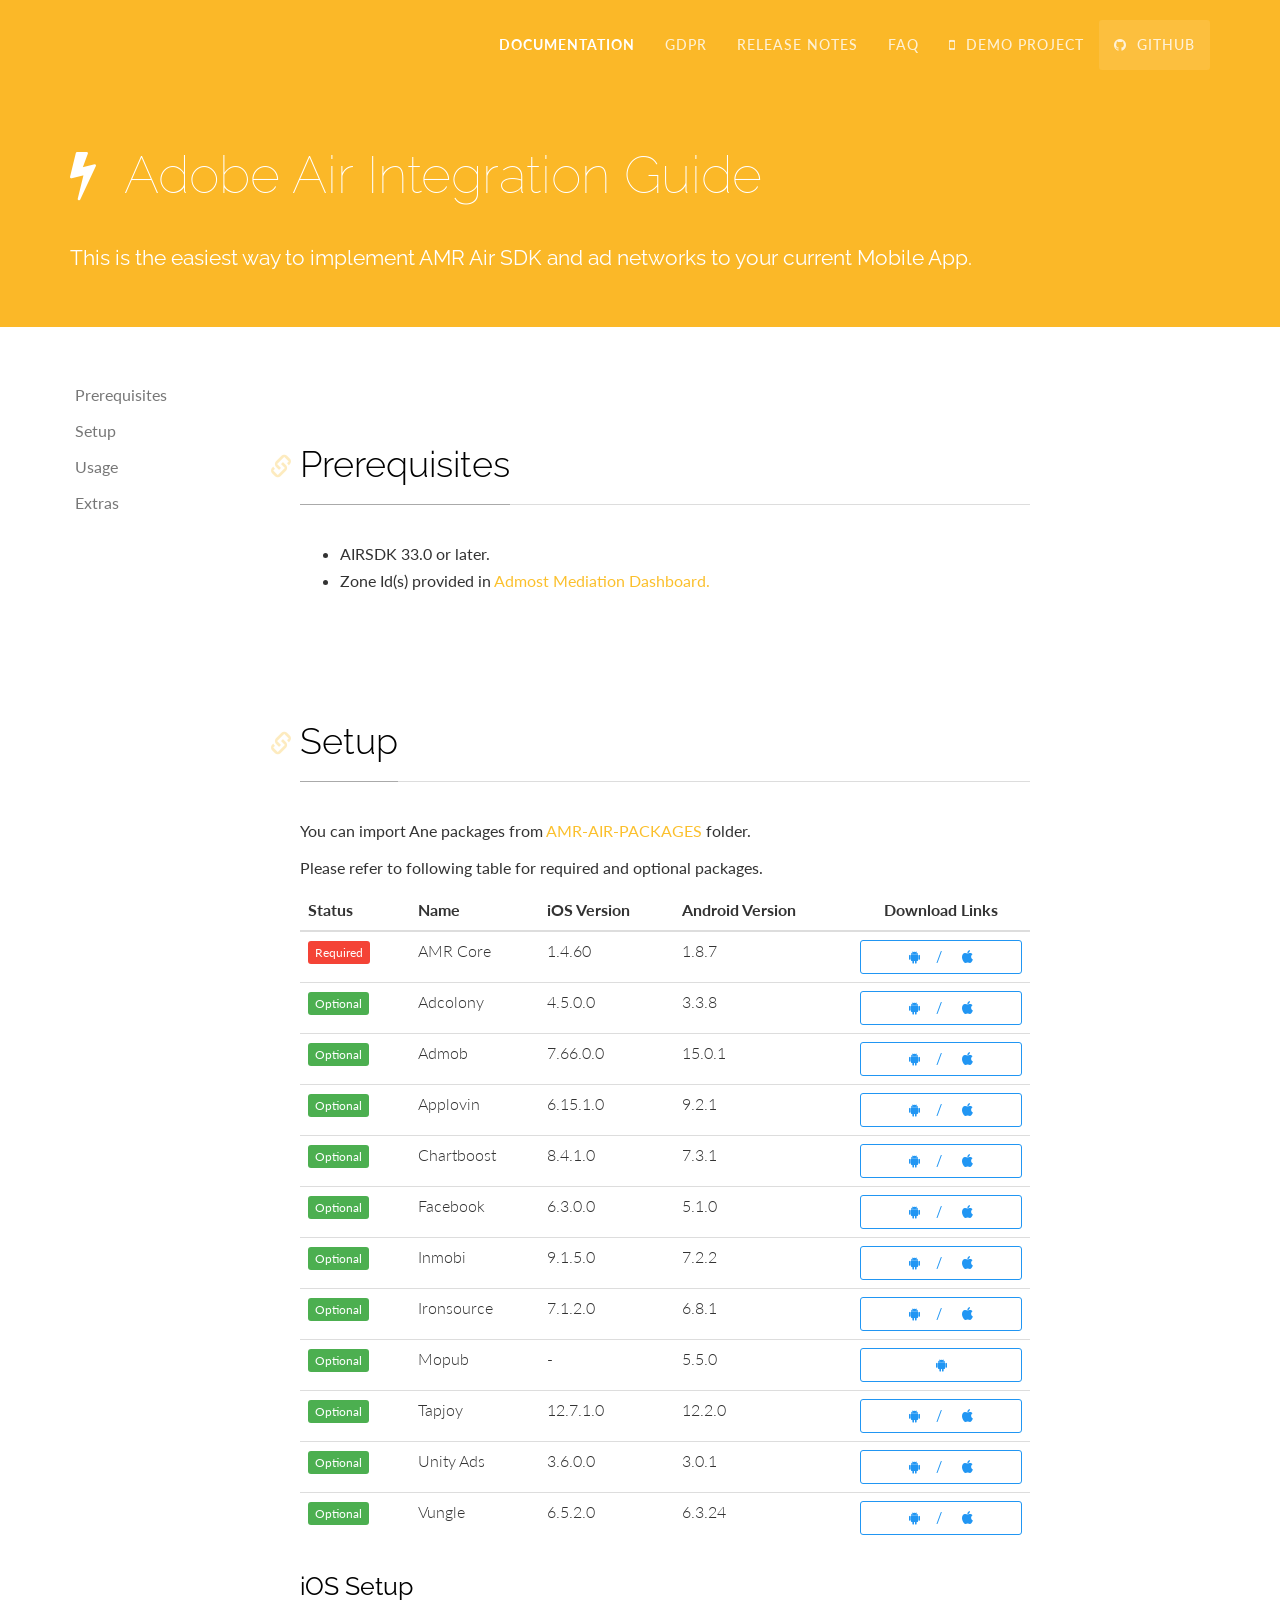
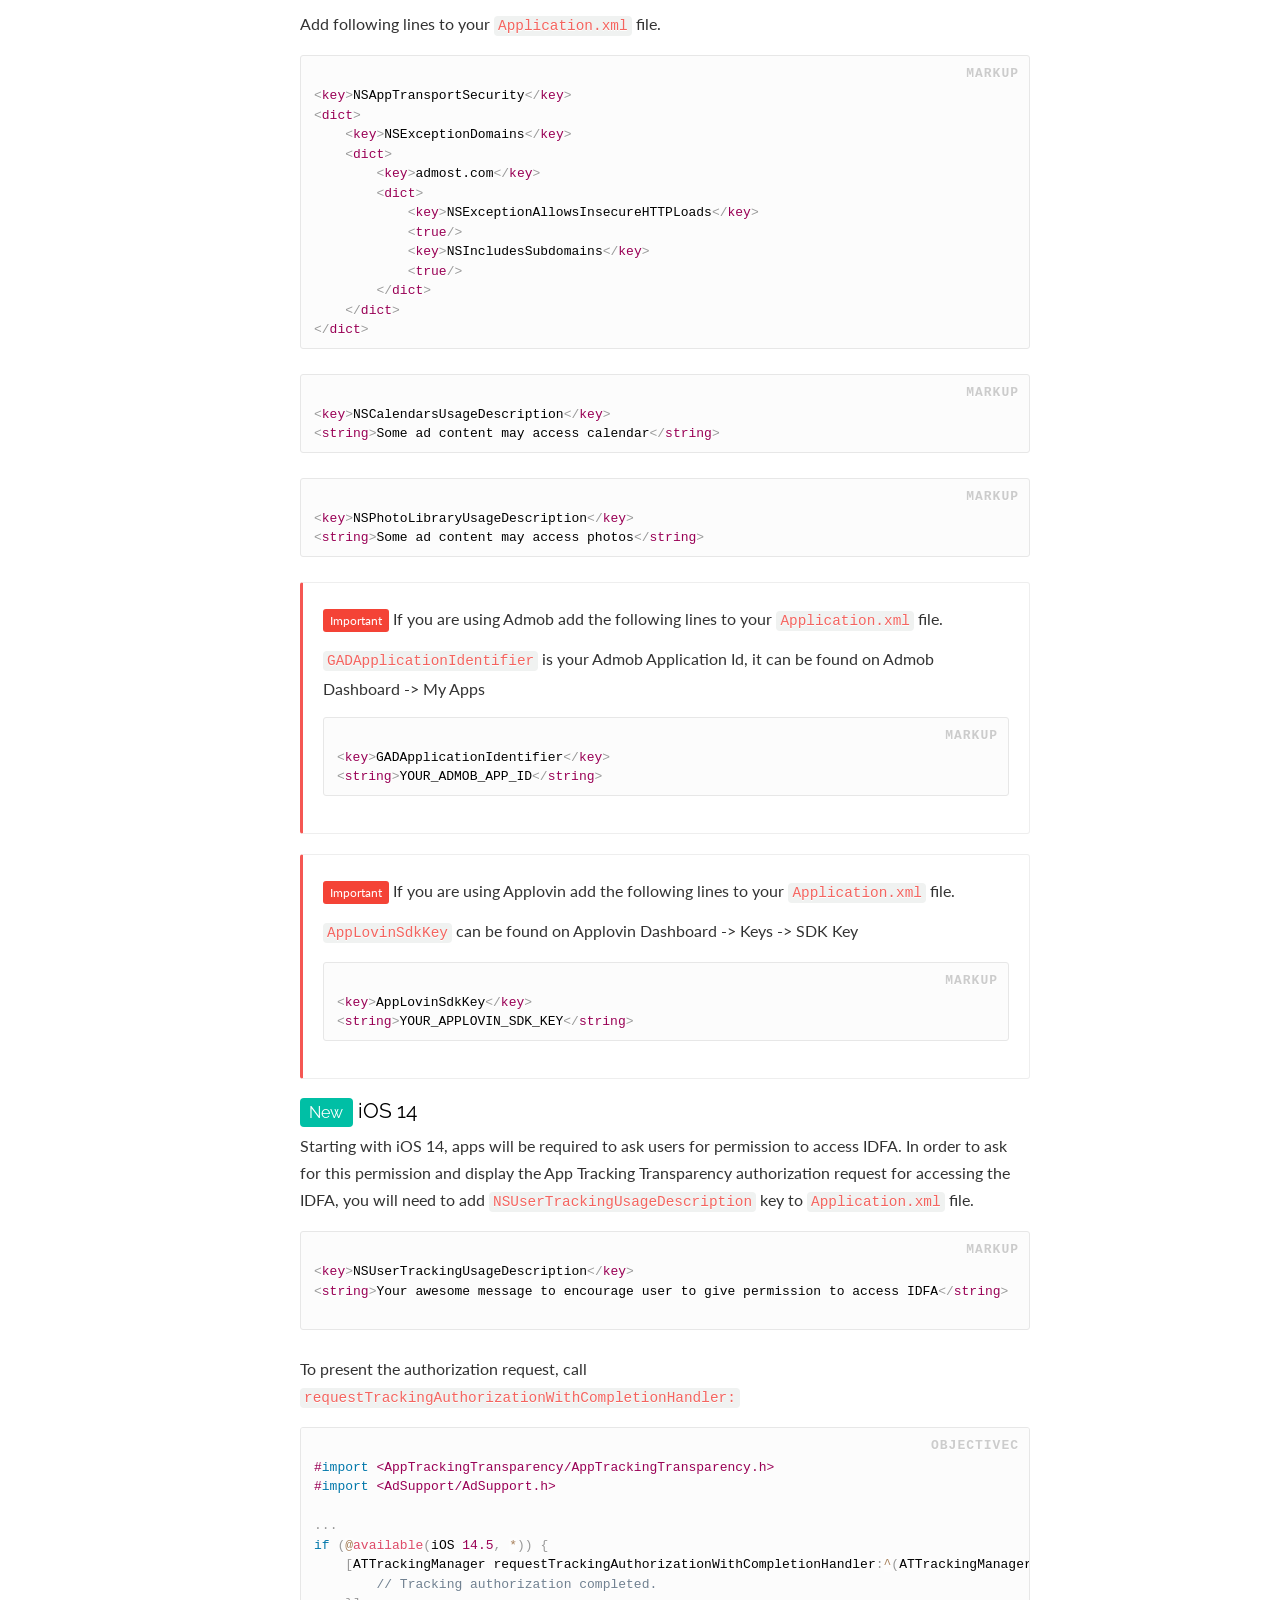
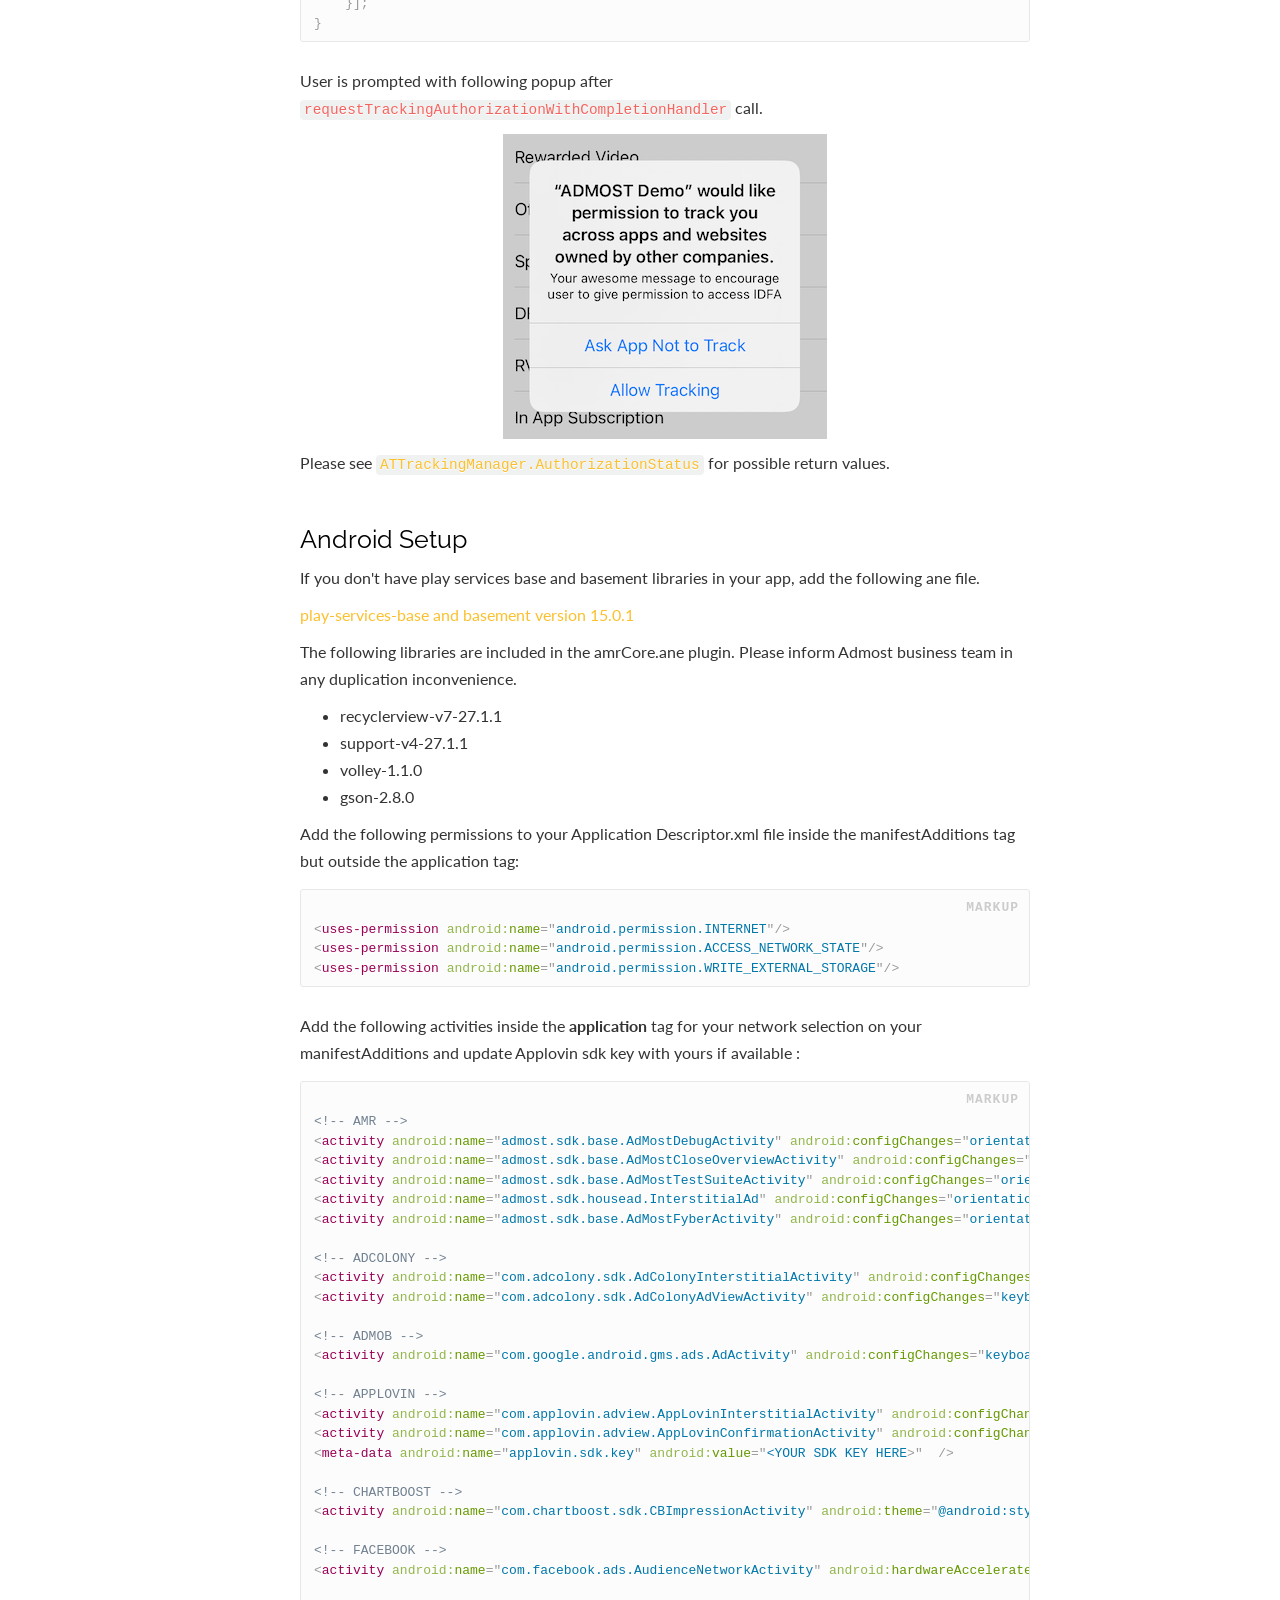
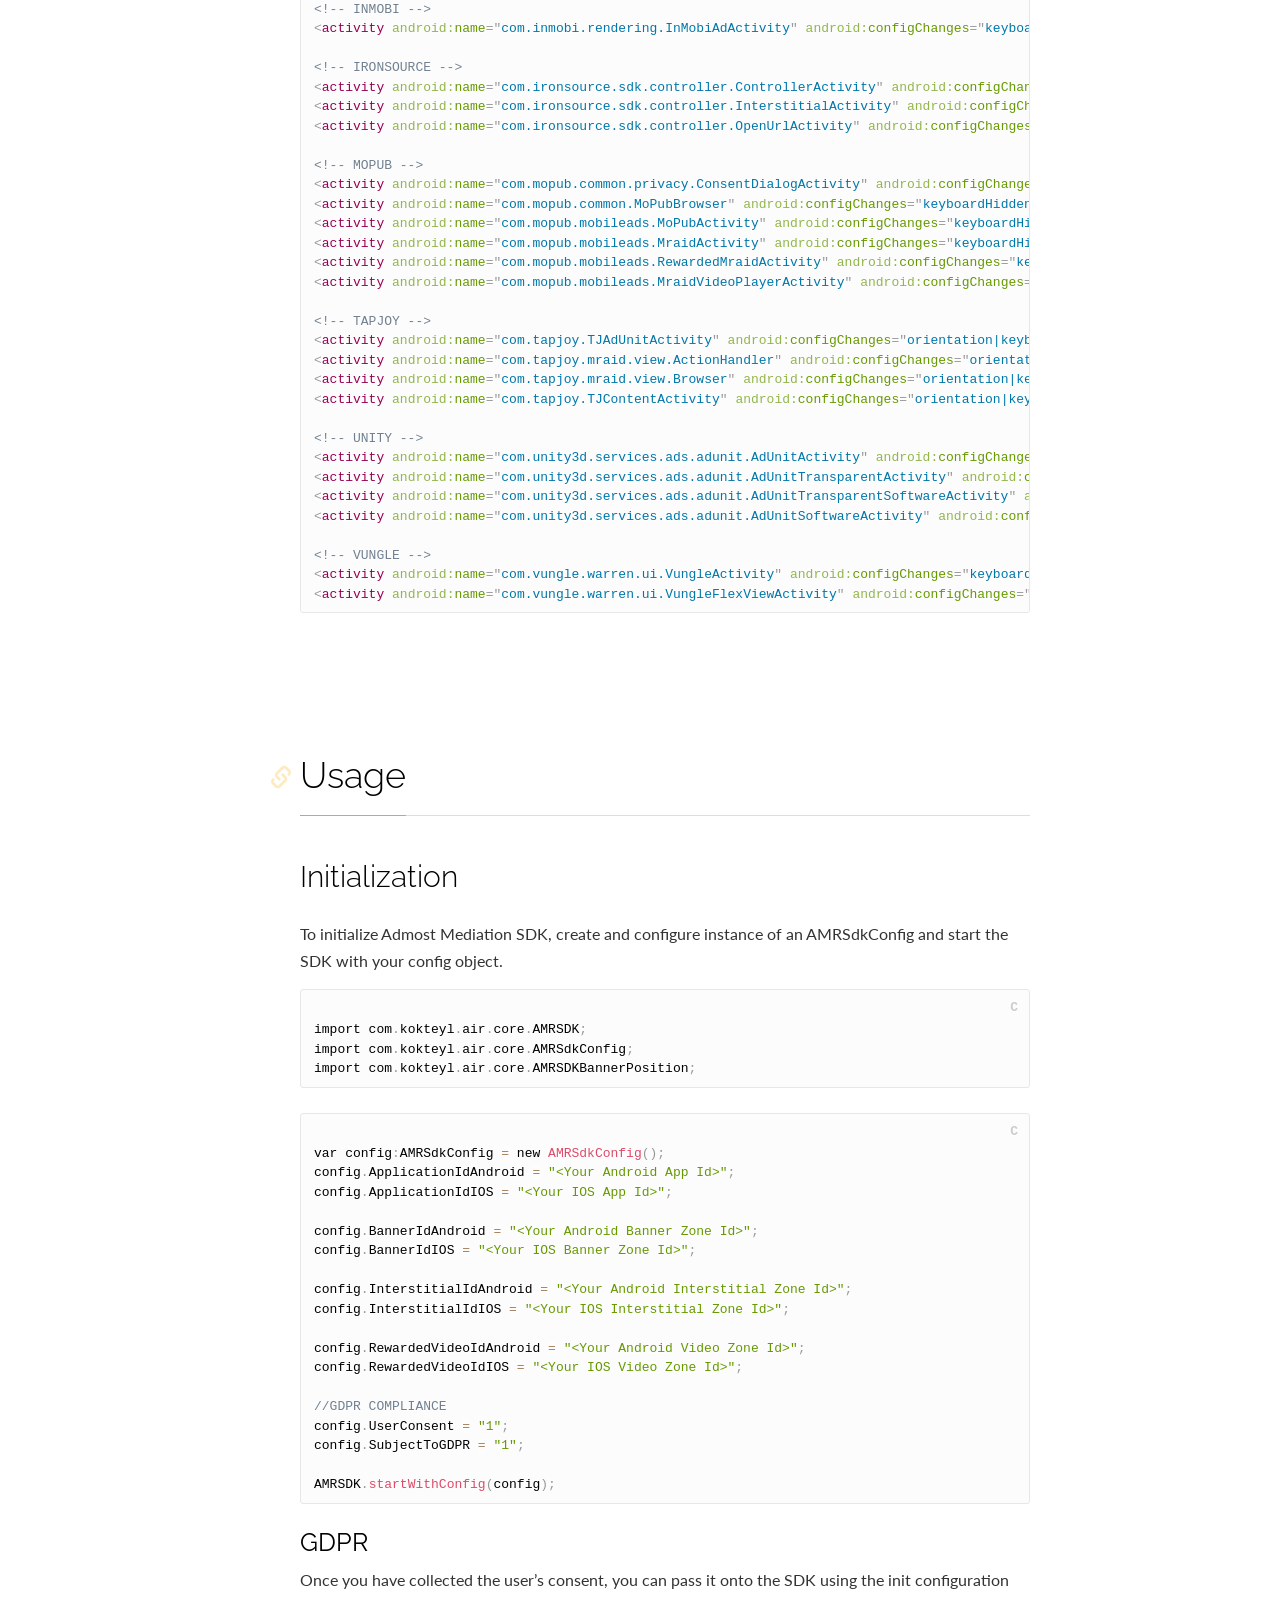
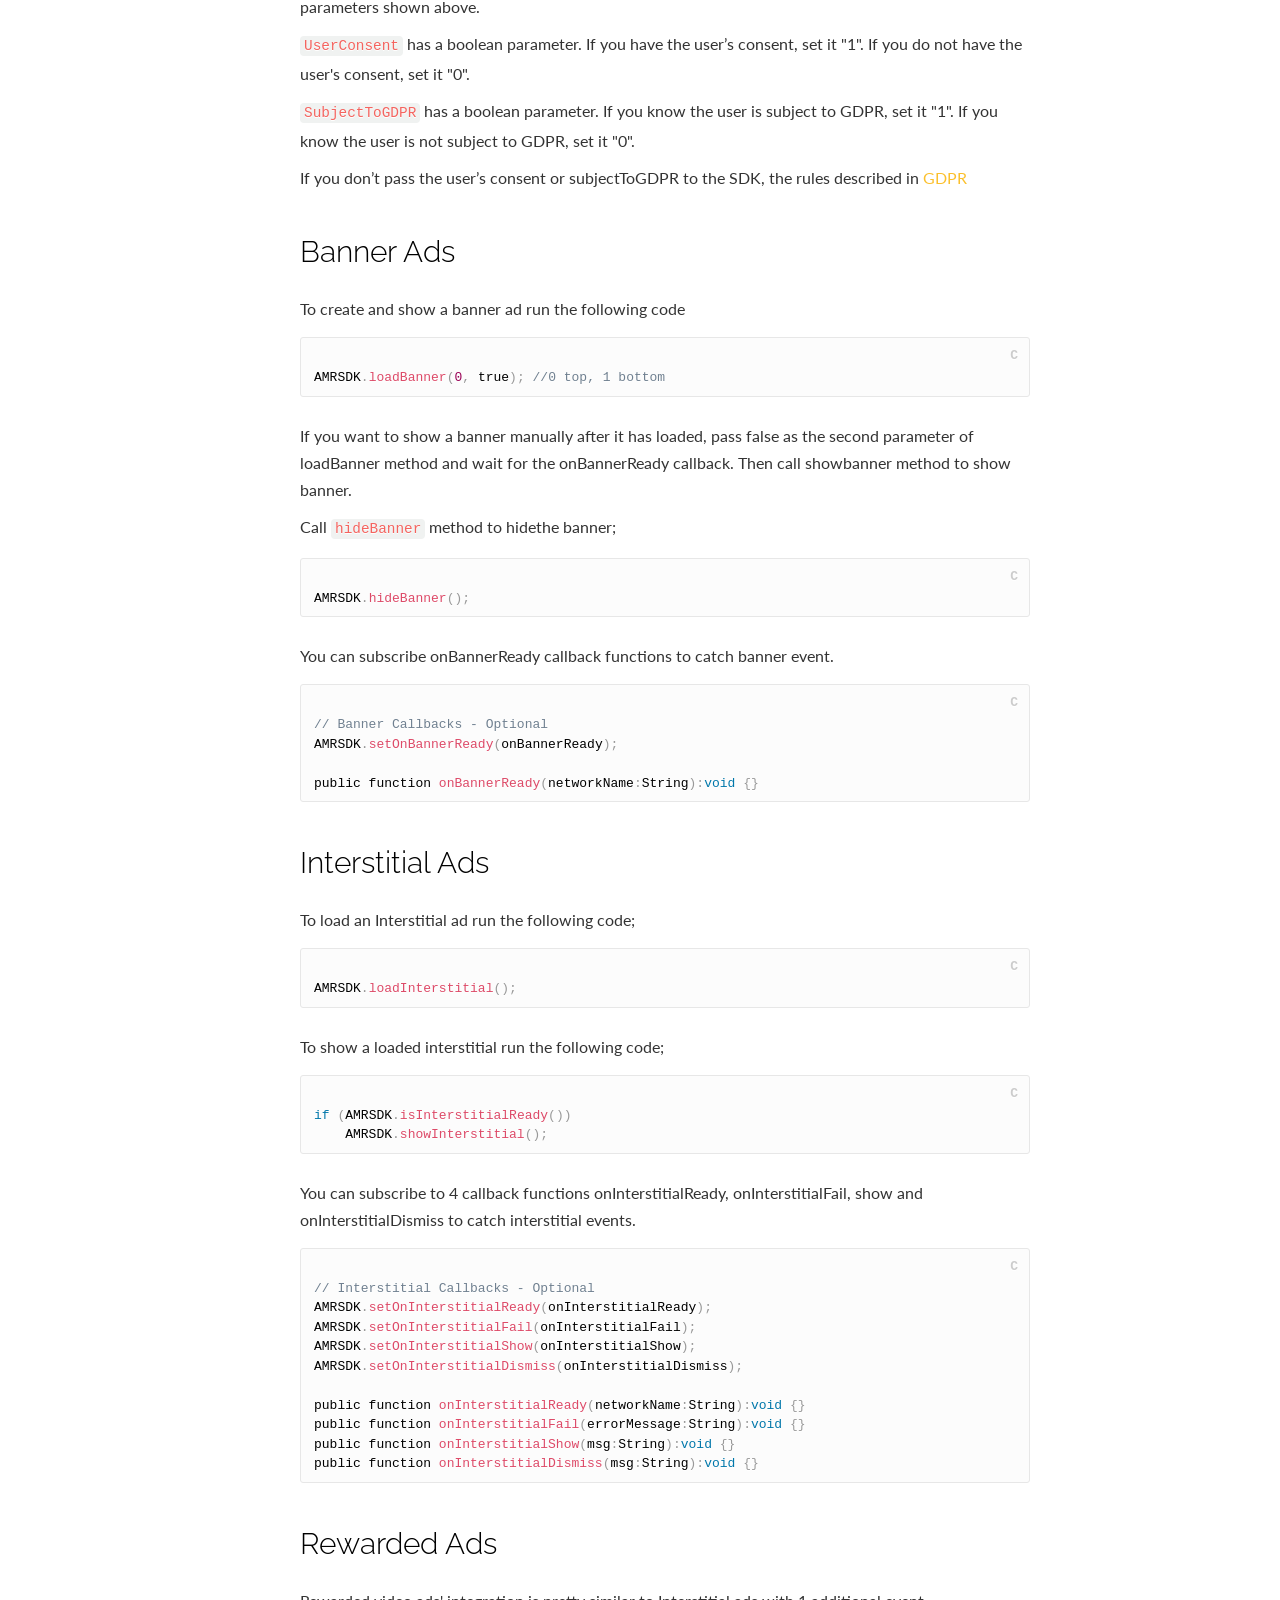
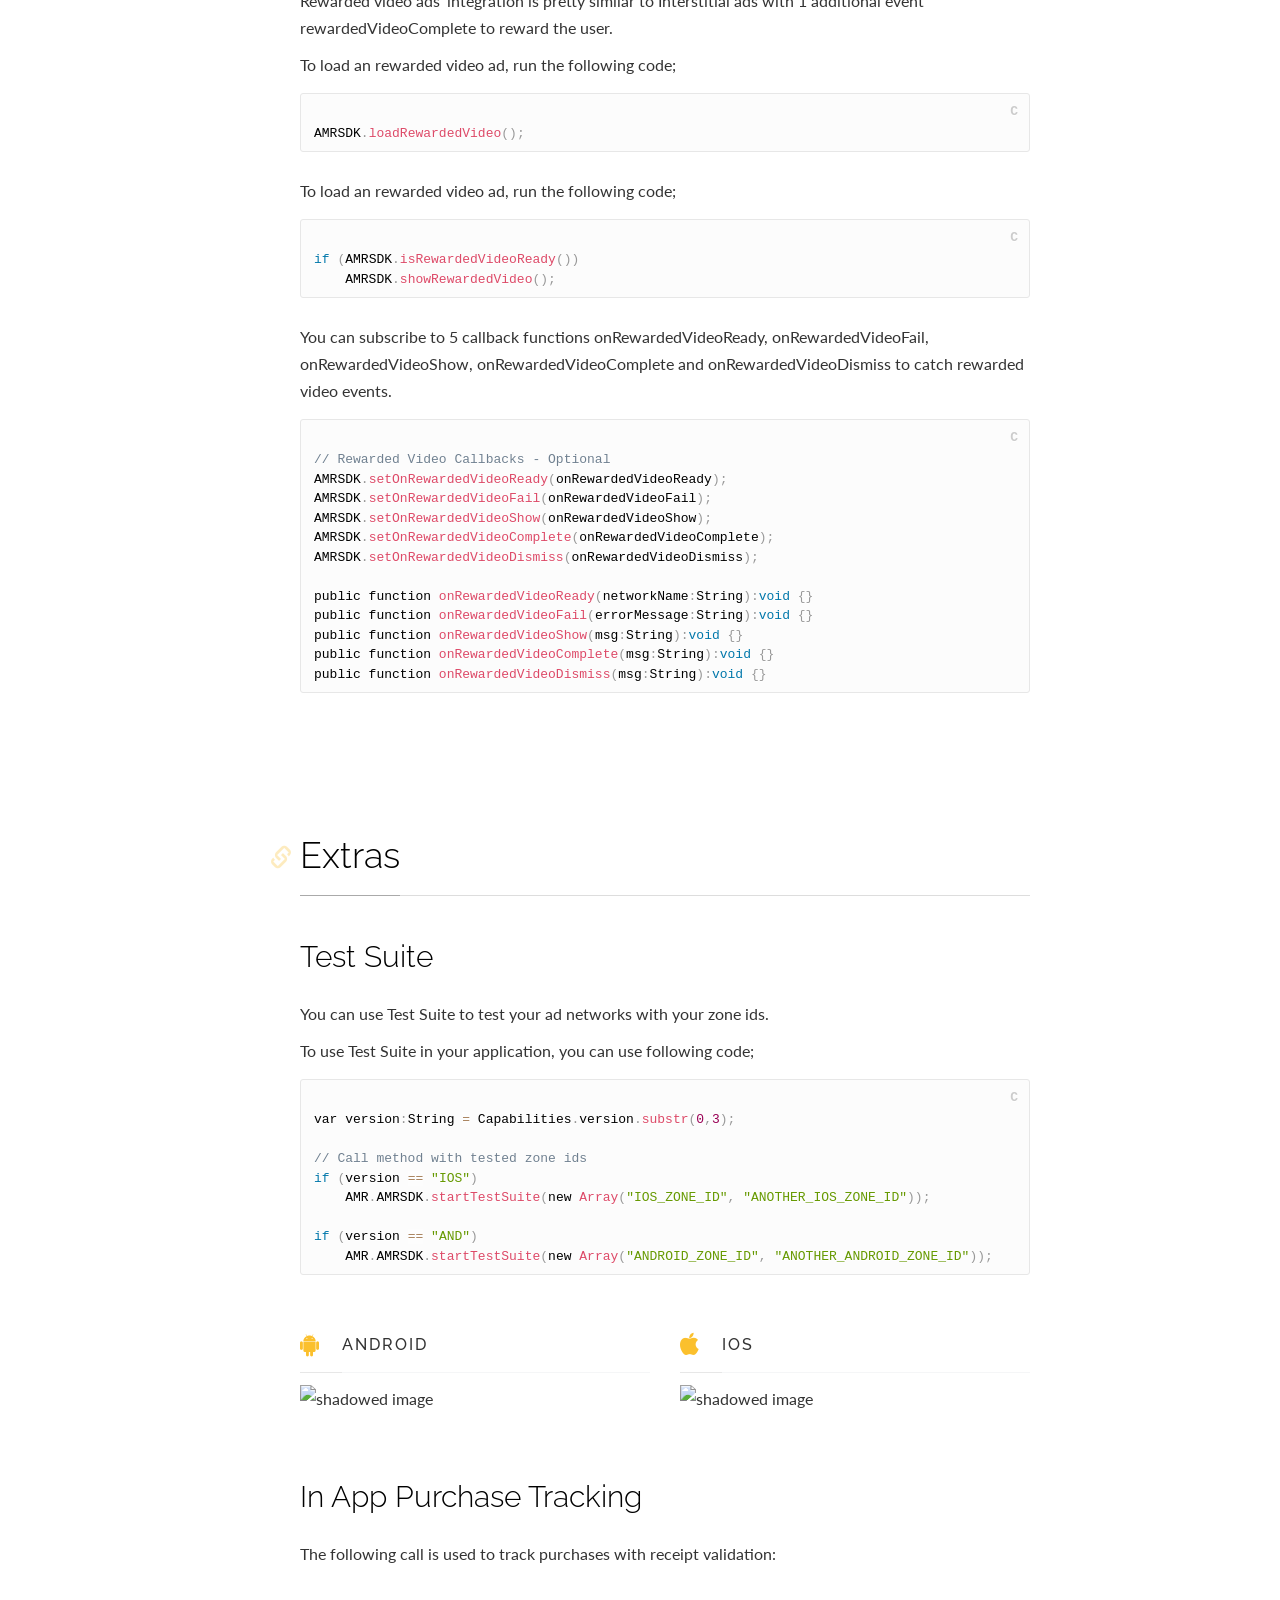
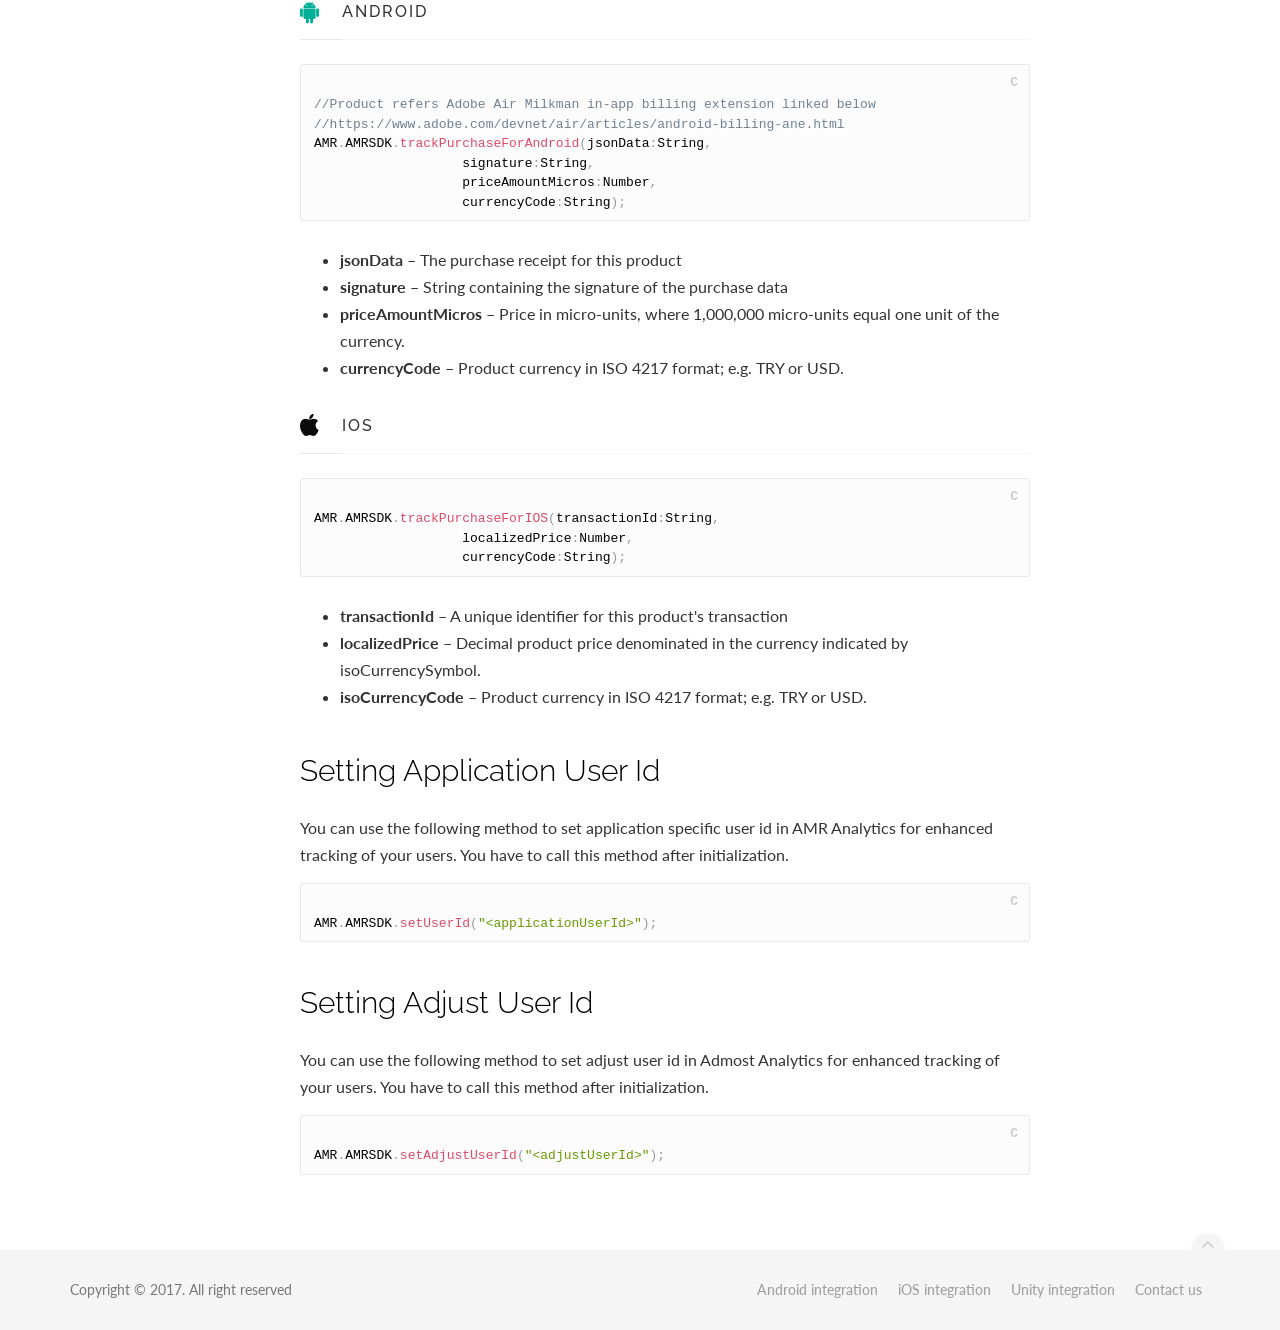
==== docs/index.html @ d6b3b879 "AMR Update 1.4.60" ====
<!DOCTYPE html>
<html lang="en">
<head>
    <meta charset="utf-8">
    <meta http-equiv="X-UA-Compatible" content="IE=edge">
    <meta name="viewport" content="width=device-width, initial-scale=1">
    <meta name="description" content="">
    <meta name="keywords" content="">

    <title>AMR - Air Integration</title>

    <!-- Styles -->
    <link href="assets/css/theDocs.all.min.css" rel="stylesheet">
    <link href="assets/css/custom.css" rel="stylesheet">
    <link href="assets/css/skin/skin-yellow.css" rel="stylesheet">

    <!-- Fonts -->
    <link href='https://fonts.googleapis.com/css?family=Raleway:100,300,400,500%7CLato:300,400' rel='stylesheet'
          type='text/css'>

    <!-- Scripts -->
    <script src="https://ajax.googleapis.com/ajax/libs/jquery/1.12.4/jquery.min.js"></script>

    <!-- Favicons -->
    <link rel="icon" href="https://dashboard.admost.com/Assets/img/admostfavicon.png">
</head>
<body data-spy="scroll" data-target=".sidebar" data-offset="200">

<header class="site-header navbar-transparent sticky">

    <!-- Top navbar & branding -->
    <nav class="navbar navbar-default">
        <div class="container">

            <!-- Toggle buttons and brand -->
            <div class="navbar-header">
                <button type="button" class="navbar-toggle" data-toggle="collapse" data-target="#navbar"
                        aria-expanded="true" aria-controls="navbar">
                    <span class="glyphicon glyphicon-option-vertical"></span>
                </button>

                <button type="button" class="navbar-toggle for-sidebar" data-toggle="offcanvas">
                    <span class="icon-bar"></span>
                    <span class="icon-bar"></span>
                    <span class="icon-bar"></span>
                </button>
                <a class="navbar-brand" href="http://admost.github.io"><img src="assets/img/logo-white.svg?v=1" alt="logo"></a>

            </div>
            <!-- END Toggle buttons and brand -->

            <!-- Top navbar -->
            <div id="navbar" class="navbar-collapse collapse" aria-expanded="true" role="banner">
                <ul class="nav navbar-nav navbar-right">
                    <li class="active"><a href="index.html">Documentation</a></li>
                    <li><a href="gdpr.html">GDPR</a></li>
                    <li><a href="release-notes.html">Release Notes</a></li>
                    <li><a href="faq.html">FAQ</a></li>
                    <li>
                        <a target="_blank" href="https://github.com/admost/amrair/tree/master/AMRAirDemo">
                            <i class="fa fa-mobile-phone"></i>&nbsp;&nbsp;Demo Project
                        </a>
                    </li>
                    <li class="hero">
                        <a target="_blank" href="https://github.com/admost/amrair">
                            <i class="fa fa-github"></i>&nbsp;&nbsp;Github
                        </a>
                    </li>
                </ul>
            </div>
            <!-- END Top navbar -->
        </div>
    </nav>
    <!-- END Top navbar & branding -->

    <!-- Banner -->
    <div class="banner auto-size" style="background-color: #fbb828">
        <div class="container text-white">
            <h1><i class="fa fa-flash"></i>&nbsp;&nbsp;Adobe Air Integration Guide</h1>
            <h5>This is the easiest way to implement AMR Air SDK and ad networks to your current Mobile
                App.</h5>
        </div>
    </div>
    <!-- END Banner -->

</header>


<main class="container">
    <div class="row">

        <!-- Sidebar -->
        <aside class="col-sm-2 sidebar">

            <ul class="nav sidenav dropable sticky">
                <li><a href="#prerequisites">Prerequisites</a></li>
                <li>
                    <a href="#setup">Setup</a>
                    <ul>
                        <li><a href="#application-iOS-setup">iOS Setup</a>
                            <ul style="display: block;">
                                <li><a href="#ios14">iOS 14 <span class="label label-teal">New</span></a></li>
                            </ul>
                        </li>
                        <li><a href="#application-Android-setup">Android Setup</a></li>
                    </ul>
                </li>
                <li>
                    <a href="#usage">Usage</a>
                    <ul>
                        <li><a href="#initialization">Initialization</a></li>
                        <ul style="display: block;">
                            <li><a href="#initgdpr">GDPR</a></li>
                        </ul>
                        <li><a href="#banner-ads">Banner Ads</a></li>
                        <li><a href="#interstitial-ads">Interstitial Ads</a></li>
                        <li><a href="#rewarded-ads">Rewarded Video Ads</a></li>
                    </ul>
                </li>

                <li><a href="#extras">Extras</a>
                    <ul>
                        <li><a href="#testsuite">Test Suite</a></li>
                        <li><a href="#iap">In App Purchase Tracking</a></li>
                        <li><a href="#senduserid">Setting Application User Id</a></li>
                        <li><a href="#setadjustuserid">Setting Adjust User Id</a></li>
                    </ul>
                </li>
            </ul>

        </aside>
        <!-- END Sidebar -->


        <!-- Main content -->
        <article class="col-sm-8 main-content" role="main">

            <section>
                <h2 id="prerequisites">Prerequisites</h2>
                <ul>
                    <li> AIRSDK 33.0 or later.
                    </li>
                    <li> Zone Id(s) provided in <a href="http://dashboard.admost.com">Admost Mediation Dashboard.</a>
                    </li>
                </ul>
            </section>

            <section>
                <h2 id="setup">Setup</h2>
                <p> You can import Ane packages from <a
                        href="https://github.com/admost/amrair/tree/master/packages">AMR-AIR-PACKAGES</a> folder.
                </p>
                <p>Please refer to following table for required and optional packages.</p>

                <div class="table-responsive">
                    <table class="table table-info" id="myTable">
                        <thead>
                        <tr>
                            <th>Status</th>
                            <th>Name</th>
                            <th>iOS Version</th>
                            <th>Android Version</th>
                            <th class="text-center" colspan="2">Download Links</th>
                        </tr>
                        </thead>
                        <tbody>
                            <tr>
                                <td><span class="label label-danger">Required</span></td>
                                <td>AMR Core</td>
                                <td>1.4.60</td>
                                <td>1.8.7</td>
                                <td colspan="2" class="text-center">
                                    <a href="https://github.com/admost/amrair/raw/master/packages/amr_core.ane">
                                    <button type="button" class="btn btn-outline btn-block btn-primary">
                                        <i style="padding-right: 16px;" class="fa fa-android"></i>/
                                        <i style="padding-left: 16px;" class="fa fa-apple"></i>
                                    </button>
                                </td>
                            </tr>

                            <tr>
                                <td><span class="label label-success">Optional</span></td>
                                <td>Adcolony</td>
                                <td>4.5.0.0</td>
                                <td>3.3.8</td>
                                <td colspan="2" class="text-right">
                                    <a href="https://github.com/admost/amrair/raw/master/packages/amr_adcolony.ane">
                                    <button type="button" class="btn btn-outline btn-block btn-primary">
                                        <i style="padding-right: 16px;" class="fa fa-android"></i>/
                                        <i style="padding-left: 16px;" class="fa fa-apple"></i>
                                    </button> 
                                </td>
                            </tr>

                            <tr>
                                <td><span class="label label-success">Optional</span></td>
                                <td>Admob</td>
                                <td>7.66.0.0</td>
                                <td>15.0.1</td>
                                <td colspan="2" class="text-center">
                                    <a href="https://github.com/admost/amrair/raw/master/packages/amr_admob.ane">
                                    <button type="button" class="btn btn-outline btn-block btn-primary">
                                        <i style="padding-right: 16px;" class="fa fa-android"></i>/
                                        <i style="padding-left: 16px;" class="fa fa-apple"></i>
                                    </button>
                                </td>
                            </tr>

                            <tr>
                                <td><span class="label label-success">Optional</span></td>
                                <td>Applovin</td>
                                <td>6.15.1.0</td>
                                <td>9.2.1</td>
                                <td colspan="2" class="text-center">
                                    <a href="https://github.com/admost/amrair/raw/master/packages/amr_applovin.ane">
                                    <button type="button" class="btn btn-outline btn-block btn-primary">
                                        <i style="padding-right: 16px;" class="fa fa-android"></i>/
                                        <i style="padding-left: 16px;" class="fa fa-apple"></i>
                                    </button>
                                </td>
                            </tr>

                            <tr>
                                <td><span class="label label-success">Optional</span></td>
                                <td>Chartboost</td>
                                <td>8.4.1.0</td>
                                <td>7.3.1</td>
                                <td colspan="2" class="text-right">
                                    <a href="https://github.com/admost/amrair/raw/master/packages/amr_chartboost.ane">
                                    <button type="button" class="btn btn-outline btn-block btn-primary">
                                        <i style="padding-right: 16px;" class="fa fa-android"></i>/
                                        <i style="padding-left: 16px;" class="fa fa-apple"></i>
                                    </button> 
                                </td>
                            </tr>

                            <tr>
                                <td><span class="label label-success">Optional</span></td>
                                <td>Facebook</td>
                                <td>6.3.0.0</td>
                                <td>5.1.0</td>
                                <td colspan="2" class="text-center">
                                    <a href="https://github.com/admost/amrair/raw/master/packages/amr_facebook.ane">
                                        <button type="button" class="btn btn-outline btn-block btn-primary">
                                            <i style="padding-right: 16px;" class="fa fa-android"></i>/
                                            <i style="padding-left: 16px;" class="fa fa-apple"></i>
                                        </button>
                                </td>
                            </tr>

                            <tr>
                                <td><span class="label label-success">Optional</span></td>
                                <td>Inmobi</td>
                                <td>9.1.5.0</td>
                                <td>7.2.2</td>
                                <td colspan="2" class="text-right">
                                    <a href="https://github.com/admost/amrair/raw/master/packages/amr_inmobi.ane">
                                    <button type="button" class="btn btn-outline btn-block btn-primary">
                                        <i style="padding-right: 16px;" class="fa fa-android"></i>/
                                        <i style="padding-left: 16px;" class="fa fa-apple"></i>
                                    </button> 
                                </td>
                            </tr>
                            <tr>
                                <td><span class="label label-success">Optional</span></td>
                                <td>Ironsource</td>
                                <td>7.1.2.0</td>
                                <td>6.8.1</td>
                                <td colspan="2" class="text-right">
                                    <a href="https://github.com/admost/amrair/raw/master/packages/amr_ironsource.ane">
                                    <button type="button" class="btn btn-outline btn-block btn-primary">
                                        <i style="padding-right: 16px;" class="fa fa-android"></i>/
                                        <i style="padding-left: 16px;" class="fa fa-apple"></i>
                                    </button> 
                                </td>
                            </tr>
							<tr>
                                <td><span class="label label-success">Optional</span></td>
                                <td>Mopub</td>
                                <td>-</td>
                                <td>5.5.0</td>
                                <td colspan="2" class="text-right">
                                    <a href="https://github.com/admost/amrair/raw/master/packages/amr_mopub.ane">
                                    <button type="button" class="btn btn-outline btn-block btn-primary">
                                        <i class="fa fa-android"></i>
                                    </button> 
                                </td>
                            </tr>

                            <tr>
                                <td><span class="label label-success">Optional</span></td>
                                <td>Tapjoy</td>
                                <td>12.7.1.0</td>
                                <td>12.2.0</td>
                                <td colspan="2" class="text-right">
                                    <a href="https://github.com/admost/amrair/raw/master/packages/amr_tapjoy.ane">
                                    <button type="button" class="btn btn-outline btn-block btn-primary">
                                        <i style="padding-right: 16px;" class="fa fa-android"></i>/
                                        <i style="padding-left: 16px;" class="fa fa-apple"></i>
                                    </button> 
                                </td>
                            </tr>

                            <tr>
                                <td><span class="label label-success">Optional</span></td>
                                <td>Unity Ads</td>
                                <td>3.6.0.0</td>
                                <td>3.0.1</td>
                                <td colspan="2" class="text-center">
                                    <a href="https://github.com/admost/amrair/raw/master/packages/amr_unity.ane">
                                    <button type="button" class="btn btn-outline btn-block btn-primary">
                                        <i style="padding-right: 16px;" class="fa fa-android"></i>/
                                        <i style="padding-left: 16px;" class="fa fa-apple"></i>
                                    </button>
                                </td>
                            </tr>

                            <tr>
                                <td><span class="label label-success">Optional</span></td>
                                <td>Vungle</td>
                                <td>6.5.2.0</td>
                                <td>6.3.24</td>
                                <td colspan="2" class="text-center">
                                    <a href="https://github.com/admost/amrair/raw/master/packages/amr_vungle.ane">
                                    <button type="button" class="btn btn-outline btn-block btn-primary">
                                        <i style="padding-right: 16px;" class="fa fa-android"></i>/
                                        <i style="padding-left: 16px;" class="fa fa-apple"></i>
                                    </button>
                                </td>
                            </tr> 
                        </tbody>
                    </table>
                </div>

                <h4 id="application-iOS-setup">iOS Setup</h4>
                <p> Add following lines to your <code>Application.xml</code> file.</p>

                <pre><code class="language-markup">&lt;key&gt;NSAppTransportSecurity&lt;/key&gt;
&lt;dict&gt;
    &lt;key&gt;NSExceptionDomains&lt;/key&gt;
    &lt;dict&gt;
        &lt;key&gt;admost.com&lt;/key&gt;
        &lt;dict&gt;
            &lt;key&gt;NSExceptionAllowsInsecureHTTPLoads&lt;/key&gt;
            &lt;true/&gt;
            &lt;key&gt;NSIncludesSubdomains&lt;/key&gt;
            &lt;true/&gt;
        &lt;/dict&gt;
    &lt;/dict&gt;
&lt;/dict&gt;</code></pre>

                <pre><code class="language-markup">&lt;key&gt;NSCalendarsUsageDescription&lt;/key&gt;
&lt;string&gt;Some ad content may access calendar&lt;/string&gt;</code></pre>
<pre><code class="language-markup">&lt;key&gt;NSPhotoLibraryUsageDescription&lt;/key&gt;
&lt;string&gt;Some ad content may access photos&lt;/string&gt;</code></pre>

                <div class="callout callout-danger" role="alert">
                    <h4></h4>
                    <p><span class="label label-danger">Important</span> If you are using Admob add the following lines to your <code> Application.xml</code> file.</p>
                    <p><code>GADApplicationIdentifier</code> is your Admob Application Id, it can be found on Admob Dashboard -> My Apps</p>
<pre><code class="language-markup">&lt;key&gt;GADApplicationIdentifier&lt;/key&gt;
&lt;string&gt;YOUR_ADMOB_APP_ID&lt;/string&gt;</code></pre>
                </div>

                <div class="callout callout-danger" role="alert">
                    <h4></h4>
                    <p><span class="label label-danger">Important</span> If you are using Applovin add the following lines to your <code> Application.xml</code> file.</p>
                    <p><code>AppLovinSdkKey</code> can be found on Applovin Dashboard -> Keys -> SDK Key</p>
                    <pre><code class="language-markup">&lt;key&gt;AppLovinSdkKey&lt;/key&gt;
&lt;string&gt;YOUR_APPLOVIN_SDK_KEY&lt;/string&gt;</code></pre>
                </div>
            
                <h5 id="ios14"><span class="label label-teal">New</span> iOS 14</h5>
                    <p>Starting with iOS 14, apps will be required to ask users for permission to access IDFA. In order to ask for this permission and display the App Tracking Transparency authorization request for accessing the IDFA, you will need to add <code>NSUserTrackingUsageDescription</code> key to <code>Application.xml</code> file.</p>
                    <pre>
<code class="language-markup">
&lt;key&gt;NSUserTrackingUsageDescription&lt;/key&gt;
&lt;string&gt;Your awesome message to encourage user to give permission to access IDFA&lt;/string&gt;
</code>
                    </pre>
                    <p>To present the authorization request, call <code>requestTrackingAuthorizationWithCompletionHandler:</code></p>

                    <pre><code class="language-objectivec">
#import &lt;AppTrackingTransparency/AppTrackingTransparency.h&gt;
#import &lt;AdSupport/AdSupport.h&gt;

...
if (@available(iOS 14.5, *)) {
    [ATTrackingManager requestTrackingAuthorizationWithCompletionHandler:^(ATTrackingManagerAuthorizationStatus status) {
        // Tracking authorization completed.
    }];
}
                    </code></pre>

                    <p>User is prompted with following popup after <code>requestTrackingAuthorizationWithCompletionHandler</code> call.
						
                        <p><center><img class="img-responsive" src="assets/img/att-iOS.PNG" alt="att-iOS.png"></center></p>
       
                       <p>Please see <code><a href="https://developer.apple.com/documentation/apptrackingtransparency/attrackingmanager/authorizationstatus" target="_blank">ATTrackingManager.AuthorizationStatus</a></code> for possible return values.
                       </p>
                       <br>


            <h4 id="application-Android-setup">Android Setup</h4>
			<p> If you don't have play services base and basement libraries in your app, add the following ane file.</p>
			<p>
			<a href="https://github.com/admost/amrair/raw/master/packages/amrPlayBaseBasement.ane" target="_blank">play-services-base and basement version 15.0.1</a>
			</p>

			<p> The following libraries are included in the amrCore.ane plugin. Please inform Admost business team in any duplication inconvenience.</p>
			<p>
			<ul>
			<li>recyclerview-v7-27.1.1</li>
			<li>support-v4-27.1.1</li>
			<li>volley-1.1.0</li>
			<li>gson-2.8.0</li>
			</ul>
			</p>

			<p> Add the following permissions to your Application Descriptor.xml file inside the manifestAdditions tag but outside the application tag:</p>
			<pre><code class="language-markup">
			&lt;uses-permission android:name="android.permission.INTERNET"/&gt;
&lt;uses-permission android:name="android.permission.ACCESS_NETWORK_STATE"/&gt;
&lt;uses-permission android:name="android.permission.WRITE_EXTERNAL_STORAGE"/&gt;

			</code></pre>
			
			<p> Add the following activities inside the <b>application</b> tag for your network selection on your manifestAdditions and update Applovin sdk key with yours if available :</p>

<pre><code class="language-markup">
&lt;!-- AMR --&gt;
&lt;activity android:name="admost.sdk.base.AdMostDebugActivity" android:configChanges="orientation|keyboardHidden|screenSize" android:theme="@style/AMRTheme.Transparent" /&gt;
&lt;activity android:name="admost.sdk.base.AdMostCloseOverviewActivity" android:configChanges="orientation|keyboardHidden|screenSize" android:theme="@style/AMRTheme.Transparent" /&gt;
&lt;activity android:name="admost.sdk.base.AdMostTestSuiteActivity" android:configChanges="orientation|keyboardHidden|screenSize" android:theme="@style/AMRTheme.Transparent" /&gt;
&lt;activity android:name="admost.sdk.housead.InterstitialAd" android:configChanges="orientation|keyboardHidden|screenSize" android:hardwareAccelerated="true" /&gt;
&lt;activity android:name="admost.sdk.base.AdMostFyberActivity" android:configChanges="orientation|keyboardHidden|screenSize" android:theme="@style/AMRTheme.Transparent" /&gt;

&lt;!-- ADCOLONY --&gt;
&lt;activity android:name="com.adcolony.sdk.AdColonyInterstitialActivity" android:configChanges="keyboardHidden|orientation|screenSize" android:hardwareAccelerated="true"/&gt;
&lt;activity android:name="com.adcolony.sdk.AdColonyAdViewActivity" android:configChanges="keyboardHidden|orientation|screenSize" android:hardwareAccelerated="true"/&gt;
				
&lt;!-- ADMOB --&gt;
&lt;activity android:name="com.google.android.gms.ads.AdActivity" android:configChanges="keyboard|keyboardHidden|orientation|screenLayout|uiMode|screenSize|smallestScreenSize" android:theme="@android:style/Theme.Translucent"/&gt;

&lt;!-- APPLOVIN --&gt;
&lt;activity android:name="com.applovin.adview.AppLovinInterstitialActivity" android:configChanges="orientation|screenSize" /&gt;
&lt;activity android:name="com.applovin.adview.AppLovinConfirmationActivity" android:configChanges="orientation|screenSize" /&gt;
&lt;meta-data android:name="applovin.sdk.key" android:value="&lt;YOUR SDK KEY HERE&gt;"  /&gt;
			
&lt;!-- CHARTBOOST --&gt;
&lt;activity android:name="com.chartboost.sdk.CBImpressionActivity" android:theme="@android:style/Theme.Translucent.NoTitleBar.Fullscreen" android:configChanges="keyboardHidden|orientation|screenSize" android:excludeFromRecents="true" android:hardwareAccelerated="true"/&gt;

&lt;!-- FACEBOOK --&gt;
&lt;activity android:name="com.facebook.ads.AudienceNetworkActivity" android:hardwareAccelerated="true" android:configChanges="keyboardHidden|orientation|screenSize" /&gt;       
				
&lt;!-- INMOBI --&gt;
&lt;activity android:name=&quot;com.inmobi.rendering.InMobiAdActivity&quot; android:configChanges=&quot;keyboardHidden|orientation|keyboard|smallestScreenSize|screenSize|screenLayout&quot; android:hardwareAccelerated=&quot;true&quot; android:resizeableActivity=&quot;false&quot; android:theme=&quot;@android:style/Theme.NoTitleBar&quot;/&gt;

&lt;!-- IRONSOURCE --&gt;
&lt;activity android:name="com.ironsource.sdk.controller.ControllerActivity" android:configChanges="orientation|screenSize" android:hardwareAccelerated="true" /&gt;
&lt;activity android:name="com.ironsource.sdk.controller.InterstitialActivity" android:configChanges="orientation|screenSize" android:hardwareAccelerated="true" android:theme="@android:style/Theme.Translucent" /&gt;
&lt;activity android:name="com.ironsource.sdk.controller.OpenUrlActivity" android:configChanges="orientation|screenSize" android:hardwareAccelerated="true" android:theme="@android:style/Theme.Translucent" /&gt;

&lt;!-- MOPUB --&gt;
&lt;activity android:name="com.mopub.common.privacy.ConsentDialogActivity" android:configChanges="keyboardHidden|orientation|screenSize"/&gt;
&lt;activity android:name="com.mopub.common.MoPubBrowser" android:configChanges="keyboardHidden|orientation|screenSize"/&gt;
&lt;activity android:name="com.mopub.mobileads.MoPubActivity" android:configChanges="keyboardHidden|orientation|screenSize"/&gt;
&lt;activity android:name="com.mopub.mobileads.MraidActivity" android:configChanges="keyboardHidden|orientation|screenSize"/&gt;
&lt;activity android:name="com.mopub.mobileads.RewardedMraidActivity" android:configChanges="keyboardHidden|orientation|screenSize"/&gt;
&lt;activity android:name="com.mopub.mobileads.MraidVideoPlayerActivity" android:configChanges="keyboardHidden|orientation|screenSize"/&gt;

&lt;!-- TAPJOY --&gt;
&lt;activity android:name="com.tapjoy.TJAdUnitActivity" android:configChanges="orientation|keyboardHidden|screenSize" android:hardwareAccelerated="true" android:theme="@android:style/Theme.Translucent.NoTitleBar.Fullscreen" /&gt;
&lt;activity android:name="com.tapjoy.mraid.view.ActionHandler" android:configChanges="orientation|keyboardHidden|screenSize" /&gt;
&lt;activity android:name="com.tapjoy.mraid.view.Browser" android:configChanges="orientation|keyboardHidden|screenSize" /&gt;
&lt;activity android:name="com.tapjoy.TJContentActivity" android:configChanges="orientation|keyboardHidden|screenSize" android:theme="@android:style/Theme.Translucent.NoTitleBar" android:hardwareAccelerated="true" /&gt;

&lt;!-- UNITY --&gt;
&lt;activity android:name=&quot;com.unity3d.services.ads.adunit.AdUnitActivity&quot; android:configChanges=&quot;fontScale|keyboard|keyboardHidden|locale|mnc|mcc|navigation|orientation|screenLayout|screenSize|smallestScreenSize|uiMode|touchscreen&quot; android:theme=&quot;@android:style/Theme.NoTitleBar.Fullscreen&quot; android:hardwareAccelerated=&quot;true&quot; /&gt; 
&lt;activity android:name=&quot;com.unity3d.services.ads.adunit.AdUnitTransparentActivity&quot; android:configChanges=&quot;fontScale|keyboard|keyboardHidden|locale|mnc|mcc|navigation|orientation|screenLayout|screenSize|smallestScreenSize|uiMode|touchscreen&quot; android:theme=&quot;@android:style/Theme.Translucent.NoTitleBar.Fullscreen&quot; android:hardwareAccelerated=&quot;true&quot; /&gt; 
&lt;activity android:name=&quot;com.unity3d.services.ads.adunit.AdUnitTransparentSoftwareActivity&quot; android:configChanges=&quot;fontScale|keyboard|keyboardHidden|locale|mnc|mcc|navigation|orientation|screenLayout|screenSize|smallestScreenSize|uiMode|touchscreen&quot; android:theme=&quot;@android:style/Theme.Translucent.NoTitleBar.Fullscreen&quot; android:hardwareAccelerated=&quot;false&quot; /&gt; 
&lt;activity android:name=&quot;com.unity3d.services.ads.adunit.AdUnitSoftwareActivity&quot; android:configChanges=&quot;fontScale|keyboard|keyboardHidden|locale|mnc|mcc|navigation|orientation|screenLayout|screenSize|smallestScreenSize|uiMode|touchscreen&quot; android:theme=&quot;@android:style/Theme.NoTitleBar.Fullscreen&quot; android:hardwareAccelerated=&quot;false&quot; /&gt;

&lt;!-- VUNGLE --&gt;	
&lt;activity android:name="com.vungle.warren.ui.VungleActivity" android:configChanges="keyboardHidden|orientation|screenSize|screenLayout|smallestScreenSize" android:launchMode="singleTop" android:theme="@android:style/Theme.NoTitleBar.Fullscreen"/&gt;
&lt;activity android:name="com.vungle.warren.ui.VungleFlexViewActivity" android:configChanges="keyboardHidden|orientation|screenSize|screenLayout|smallestScreenSize" android:hardwareAccelerated="true" android:launchMode="singleTop" android:theme="@android:style/Theme.Translucent.NoTitleBar" /&gt;

</code></pre>
		

            </section>

            <section>
                <h2 id="usage">Usage</h2>
                <h3 id="initialization">Initialization</h3>
                <p>To initialize Admost Mediation SDK, create and configure instance of an AMRSdkConfig and start the
                    SDK with your config object.</p>

                <pre><code class="language-c">
import com.kokteyl.air.core.AMRSDK;
import com.kokteyl.air.core.AMRSdkConfig;
import com.kokteyl.air.core.AMRSDKBannerPosition;
                </code></pre>

                <pre><code class="language-c">
var config:AMRSdkConfig = new AMRSdkConfig();
config.ApplicationIdAndroid = &quot;&lt;Your Android App Id&gt;&quot;;
config.ApplicationIdIOS = &quot;&lt;Your IOS App Id&gt;&quot;;

config.BannerIdAndroid = &quot;&lt;Your Android Banner Zone Id&gt;&quot;;
config.BannerIdIOS = &quot;&lt;Your IOS Banner Zone Id&gt;&quot;;

config.InterstitialIdAndroid = &quot;&lt;Your Android Interstitial Zone Id&gt;&quot;;
config.InterstitialIdIOS = &quot;&lt;Your IOS Interstitial Zone Id&gt;&quot;;

config.RewardedVideoIdAndroid = &quot;&lt;Your Android Video Zone Id&gt;&quot;;
config.RewardedVideoIdIOS = &quot;&lt;Your IOS Video Zone Id&gt;&quot;;

//GDPR COMPLIANCE
config.UserConsent = "1";
config.SubjectToGDPR = "1";

AMRSDK.startWithConfig(config);
                </code></pre>
                
                <h4 id="initgdpr">GDPR</h4>
                <p> Once you have collected the user’s consent, you can pass it onto the SDK using the init
                    configuration parameters shown above. </p>
                <p><code>UserConsent</code> has a boolean parameter. If you have the user’s consent, set it "1". If you
                    do not have the user's consent, set it "0".</p>
                <p><code>SubjectToGDPR</code> has a boolean parameter. If you know the user is subject to GDPR, set it
                    "1". If you know the user is not subject to GDPR, set it "0". </p>
                <p>If you don’t pass the user’s consent or subjectToGDPR to the SDK, the rules described in <a
                        href="gdpr.html#gdprrules">GDPR</a>

                <h3 id="banner-ads">Banner Ads</h3>
                <p>To create and show a banner ad run the following code</p>
                <pre><code class="language-c">
                    AMRSDK.loadBanner(0, true); //0 top, 1 bottom
                </code></pre>
                <p>If you want to show a banner manually after it has loaded, pass false as the second parameter of
                    loadBanner method and wait for the onBannerReady callback. Then call showbanner method to show
                    banner.

                </p>

                <p>Call <code>hideBanner</code> method to hidethe banner;</p>

                <pre><code class="language-c">
AMRSDK.hideBanner();
                </code></pre>

                <p>You can subscribe onBannerReady callback functions to catch banner event.</p>

                <pre><code class="language-c">
// Banner Callbacks - Optional
AMRSDK.setOnBannerReady(onBannerReady);

public function onBannerReady(networkName:String):void {}
                </code></pre>

                <h3 id="interstitial-ads">Interstitial Ads</h3>

                <p>To load an Interstitial ad run the following code;
                </p>

                <pre><code class="language-c">
AMRSDK.loadInterstitial();
                </code></pre>

                <p>To show a loaded interstitial run the following code;
                </p>

                <pre><code class="language-c">
if (AMRSDK.isInterstitialReady())
	AMRSDK.showInterstitial();
                </code></pre>

                <p>You can subscribe to 4 callback functions onInterstitialReady, onInterstitialFail, show and
                    onInterstitialDismiss to catch interstitial events.</p>

                <pre><code class="language-c">
// Interstitial Callbacks - Optional
AMRSDK.setOnInterstitialReady(onInterstitialReady);
AMRSDK.setOnInterstitialFail(onInterstitialFail);
AMRSDK.setOnInterstitialShow(onInterstitialShow);
AMRSDK.setOnInterstitialDismiss(onInterstitialDismiss);

public function onInterstitialReady(networkName:String):void {}
public function onInterstitialFail(errorMessage:String):void {}
public function onInterstitialShow(msg:String):void {}
public function onInterstitialDismiss(msg:String):void {}
                </code></pre>

                <h3 id="rewarded-ads">Rewarded Ads</h3>

                <p>Rewarded video ads' integration is pretty similar to Interstitial ads with 1 additional event
                    rewardedVideoComplete to reward the user.</p>

                <p> To load an rewarded video ad, run the following code;</p>

                <pre><code class="language-c">
AMRSDK.loadRewardedVideo();
                </code></pre>

                <p> To load an rewarded video ad, run the following code;</p>

                <pre><code class="language-c">
if (AMRSDK.isRewardedVideoReady())
	AMRSDK.showRewardedVideo();
                </code></pre>

                <p>You can subscribe to 5 callback functions onRewardedVideoReady, onRewardedVideoFail, onRewardedVideoShow, 
                    onRewardedVideoComplete and onRewardedVideoDismiss to catch rewarded video events.</p>
                <pre><code class="language-c">
// Rewarded Video Callbacks - Optional
AMRSDK.setOnRewardedVideoReady(onRewardedVideoReady);
AMRSDK.setOnRewardedVideoFail(onRewardedVideoFail);
AMRSDK.setOnRewardedVideoShow(onRewardedVideoShow);
AMRSDK.setOnRewardedVideoComplete(onRewardedVideoComplete);
AMRSDK.setOnRewardedVideoDismiss(onRewardedVideoDismiss);

public function onRewardedVideoReady(networkName:String):void {}
public function onRewardedVideoFail(errorMessage:String):void {}
public function onRewardedVideoShow(msg:String):void {}
public function onRewardedVideoComplete(msg:String):void {}
public function onRewardedVideoDismiss(msg:String):void {}
                </code></pre>


            </section>

            <h2 id="extras">Extras</h2>
            <h3 id="testsuite">Test Suite</h3>
            <p>
                You can use Test Suite to test your ad networks with your zone ids.
            </p>

            <p>
                To use Test Suite in your application, you can use following code;
            </p>

            <pre><code class="language-c">
var version:String = Capabilities.version.substr(0,3);

// Call method with tested zone ids
if (version == "IOS")
    AMR.AMRSDK.startTestSuite(new Array("IOS_ZONE_ID", "ANOTHER_IOS_ZONE_ID"));

if (version == "AND")
    AMR.AMRSDK.startTestSuite(new Array("ANDROID_ZONE_ID", "ANOTHER_ANDROID_ZONE_ID"));

                </code></pre>

            <div class="row">
                <div class="col-md-6">
                    <div class="promo left small-icon">
                        <i class="fa fa-android"></i>
                        <h3>Android</h3>
                        <img class="img-responsive"
                             src="https://admost.github.io/amrair/assets/img/android_testsuite.png"
                             alt="shadowed image">
                    </div>

                </div>
                <div class="col-md-6">
                    <div class="promo left small-icon">
                        <i class="fa fa-apple"></i>
                        <h3>iOS</h3>
                        <img class="img-responsive"
                             src="https://admost.github.io/amrair/assets/img/ios_testsuite.png"
                             alt="shadowed image">
                    </div>

                </div>


            </div>
			
			<h3 id="iap">In App Purchase Tracking</h3>
                <p>
                    The following call is used to track purchases with receipt validation:
                </p>

                <div class="promo left small-icon">
                    <i class="fa fa-android" style="color: #00af97"></i>
                    <h3>Android</h3>
                </div>

                <pre><code class="language-c">
//Product refers Adobe Air Milkman in-app billing extension linked below
//https://www.adobe.com/devnet/air/articles/android-billing-ane.html
AMR.AMRSDK.trackPurchaseForAndroid(jsonData:String, 
				   signature:String, 
				   priceAmountMicros:Number, 
				   currencyCode:String);
                    </code></pre>

                <ul>
                    <li><b>jsonData</b> – The purchase receipt for this product
                    </li>
					<li><b>signature</b> – String containing the signature of the purchase data
                    </li>
                    <li><b>priceAmountMicros</b> – Price in micro-units, where 1,000,000 micro-units equal one unit of the currency.
                    </li>
                    <li><b>currencyCode</b> – Product currency in ISO 4217 format; e.g. TRY or USD.
                    </li>
                </ul>

                <div class="promo left small-icon">
                    <i class="fa fa-apple" style="color: #0b0b0b"></i>
                    <h3>iOS</h3>
                </div>

                <pre><code class="language-c">
AMR.AMRSDK.trackPurchaseForIOS(transactionId:String, 
			       localizedPrice:Number, 
			       currencyCode:String);
                    </code></pre>
                <ul>
                    <li><b>transactionId</b> – A unique identifier for this product's transaction </li>
                    <li><b>localizedPrice</b> – Decimal product price denominated in the currency indicated by isoCurrencySymbol. </li>
                    <li><b>isoCurrencyCode</b> – Product currency in ISO 4217 format; e.g. TRY or USD. </li>
                </ul>

                <h3 id="senduserid">Setting Application User Id</h3>

                <p>
                    You can use the following method to set application specific user id in AMR Analytics for enhanced
                    tracking of your users. You have to call this method after initialization.
                </p>

                <pre><code class="language-c">
AMR.AMRSDK.setUserId(&quot;&lt;applicationUserId&gt;&quot;);
                </code></pre>

                <h3 id="setadjustuserid">Setting Adjust User Id</h3>

                <p>
                    You can use the following method to set adjust user id in Admost Analytics for enhanced tracking of
                    your users. You have to call this method after initialization.
                </p>

                <pre><code class="language-c">
AMR.AMRSDK.setAdjustUserId(&quot;&lt;adjustUserId&gt;&quot;);
                </code></pre>
			
        </article>
		
       <!-- Sidebar -->
        <aside class="col-sm-2 sidebar">
		
		
            <ul class="nav sidenav dropable sticky right-side" style="width:245px;">

			<div class="panel panel-default" id="myPanel" style="display:none">
				<div class="panel-body">
					<table class="table table-striped table-changelog" id="selectedTable">
						<tbody>
			
						</tbody>				  
					</table>				
				</div>
				
				<div class="panel-footer" style="position:relative; height:50px; ">
					<td> <button type="button" id="downloadButton" onclick="downloadPackage();" class="btn btn-info" style="background-color:#2AC3AC; position:absolute; left:10px; bottom:10px; ">Download &nbsp; <span class = "fa fa-download";></span></button> </td>
						
					<td> <button type="button" id="downloadButton2" onclick="closeList();" class="btn btn-warning" style="position:absolute; right:10px; bottom:10px;">Clear</button>	</td>
				  
				</div>			
			</div>	
            </ul>

        </aside>
		
		
        <!-- END Main content -->
    </div>
</main>

 


<!-- Footer -->
<footer class="site-footer">
    <div class="container">
        <a id="scroll-up" href="#"><i class="fa fa-angle-up"></i></a>

        <div class="row">
            <div class="col-md-6 col-sm-6">
                <p>Copyright &copy; 2017. All right reserved</p>
            </div>
            <div class="col-md-6 col-sm-6">
                <ul class="footer-menu">
                    <li><a href="http://admost.github.io/amrandroid">Android integration</a></li>
                    <li><a href="http://admost.github.io/amrios">iOS integration</a></li>
                    <li><a href="http://admost.github.io/amrunity">Unity integration</a></li>
                    <li><a href="mailto:amr@admost.com">Contact us</a></li>
                </ul>
            </div>
        </div>
    </div>
</footer>
<!-- END Footer -->

<!-- Scripts -->
<!-- Placed at the end of the document so the pages load faster -->
<script>
    window.jQuery || document.write('<script src="assets/js/vendor/jquery.min.js"><\/script>')
</script>
<script>function copyToClipboard(element) {
    var $temp = $("<input>");
    $("body").append($temp);
    $temp.val($(element).text()).select();
    document.execCommand("copy");
    $temp.remove();
}
</script>

<script src="adnetworks.js" type="text/javascript"></script>
<script src="assets/js/theDocs.all.min.js"></script>
<script src="assets/js/custom.js"></script>

</body>
</html>
---- docs/assets/css/custom.css ----
/**
 * Icon list
 */

/* Glyphicons */
.glyphicons-list {
  list-style: none;
  padding: 0;
}

.glyphicons-list li {
  display: inline-block;
  float: left;
  width: 12.5%;
  height: 115px;
  background-color: #f8f8f8;
  border: 1px solid #fff;
  padding: 10px;
  transition: .3s ease;
}

.glyphicons-list li:hover {
  background-color: #eee;
}

.glyphicons-list .glyphicon {
  display: block;
  text-align: center;
  font-size: 25px;
  color: #222;
}

.glyphicons-list .glyphicon-class {
  display: block;
  text-align: center;
  margin-top: 10px;
  line-height: 16px;
  font-size: 13px;
}

/* Font Awesome */
.fa-page-header {
  font-size: 20px;
  padding-bottom: 15px;
  border-bottom: 1px solid #f1f1f1;
}

.fontawesome-icon-list .fa-hover {
  margin-bottom: 5px;
  transition: .3s ease;
}

.fontawesome-icon-list .fa-hover:hover {
  background-color: #f8f8f8;
}

.fontawesome-icon-list .fa-hover .fa {
  width: 25px;
  color: #222;
}


@media (max-width: 767px) {
  .glyphicons-list li {
    width: 25%;
  }
}


/**
 * Prism supported languages
 */
.prism-languages {
  list-style: none;
  padding: 0;
  margin: 20px 0;
}

.prism-languages li {
  width: 33.3333%;
  float: left;
}

.prism-languages li code {
  margin-left: 8px;
}

@media (max-width: 991px) {

  .prism-languages li {
    width: 50%;
  }

}


/**
 * Code window spacer
 */
.window-content .btn {
  margin-bottom: 6px;
}
---- docs/assets/css/skin/skin-yellow.css ----
.navbar-default.navbar-light li > a:focus,
.navbar-default.navbar-light li > a:hover,
.navbar-default.navbar-light .active > a,
.navbar-default.navbar-light .active > a:focus,
.navbar-default.navbar-light .active > a:hover,
.navbar-default.navbar-light .open > a:focus,
.navbar-default.navbar-light .open > a:hover,
.navbar-default.navbar-light .open > a,
.sidenav a.active,
.sidenav a:hover,
.sidenav > li > a.active,
.sidenav > li > a:hover,
.sidenav li.active > a,
.sidebar-boxed .sidenav > li > a:hover,
.sidebar-boxed .sidenav > li > a.open,
a,
a:focus,
a:hover,
h1 a:before,
h2 a:before,
h3 a:before,
.toc a:hover,
.toc a:active,
.tabs-text .nav-tabs > li.active a,
.tabs-btn .nav-tabs li.active a,
.code-tabs .languages .btn.active,
.code-tabs .languages .btn:active,
.promo > .fa,
.promo > .glyphicon,
.pagination > li > a:focus,
.pagination > li > a:hover,
.pagination > li > span:focus,
.pagination > li > span:hover,
.pager li > a:hover {
  color: #fbc02d;
}

.site-header .navbar,
.sidenav > li > ul li.active a:before,
.sidenav > li > ul a.active:before,
.sidebar-line .sidenav li.active > a:before,
.sidebar-line .sidenav a.active:before,
.carousel.indicators-out .carousel-indicators .active,
.pagination > .active > a,
.pagination > .active > a:focus,
.pagination > .active > a:hover,
.pagination > .active > span,
.pagination > .active > span:focus,
.pagination > .active > span:hover {
  background-color: #fbc02d;
}

.carousel.indicators-out .carousel-indicators li {
  border-color: #fbc02d;
}

.tabs-text .nav-tabs > li.active {
  border-bottom-color: #fbc02d;
}

.grid-view li {
  border-top-color: #fbc02d;
}

@media screen and (max-width: 767px) {
  .navbar {
    background-color: #fbc02d !important;
  }
}

/*# sourceMappingURL=skin-yellow.css.map */
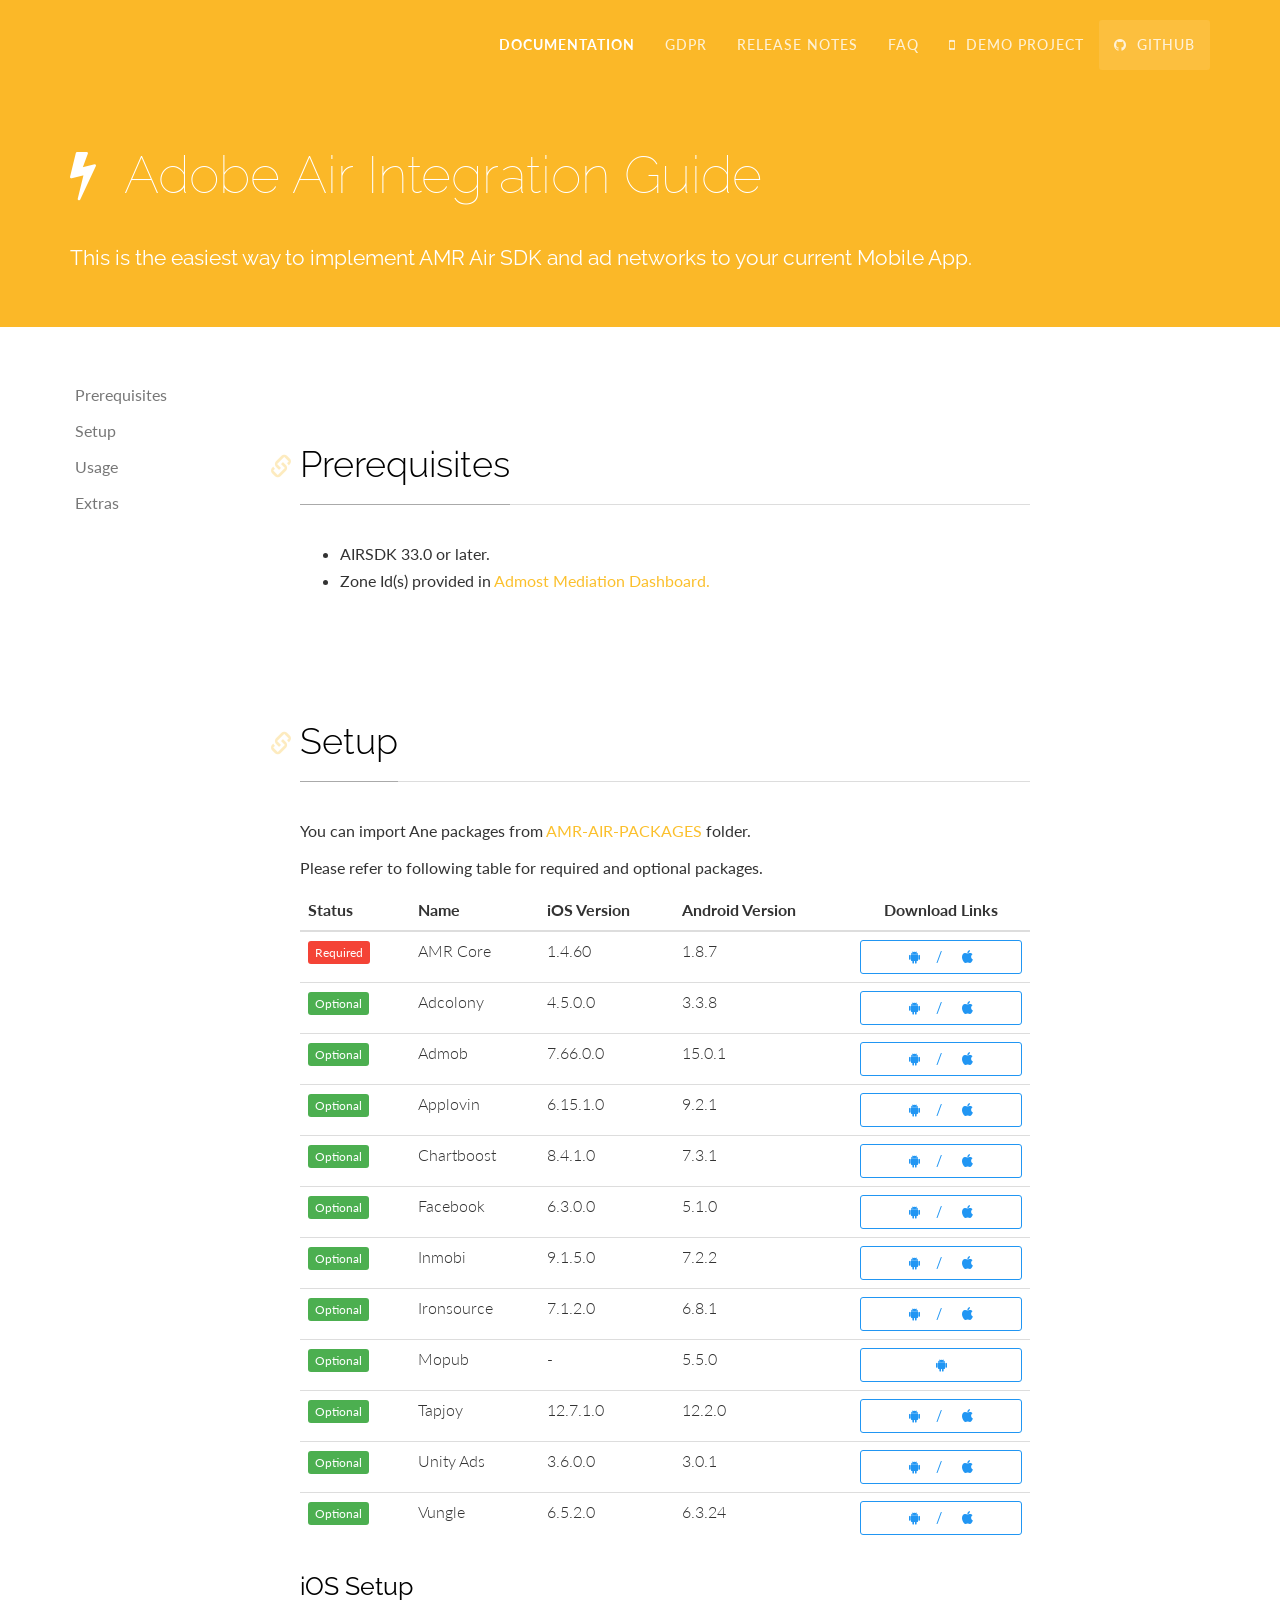
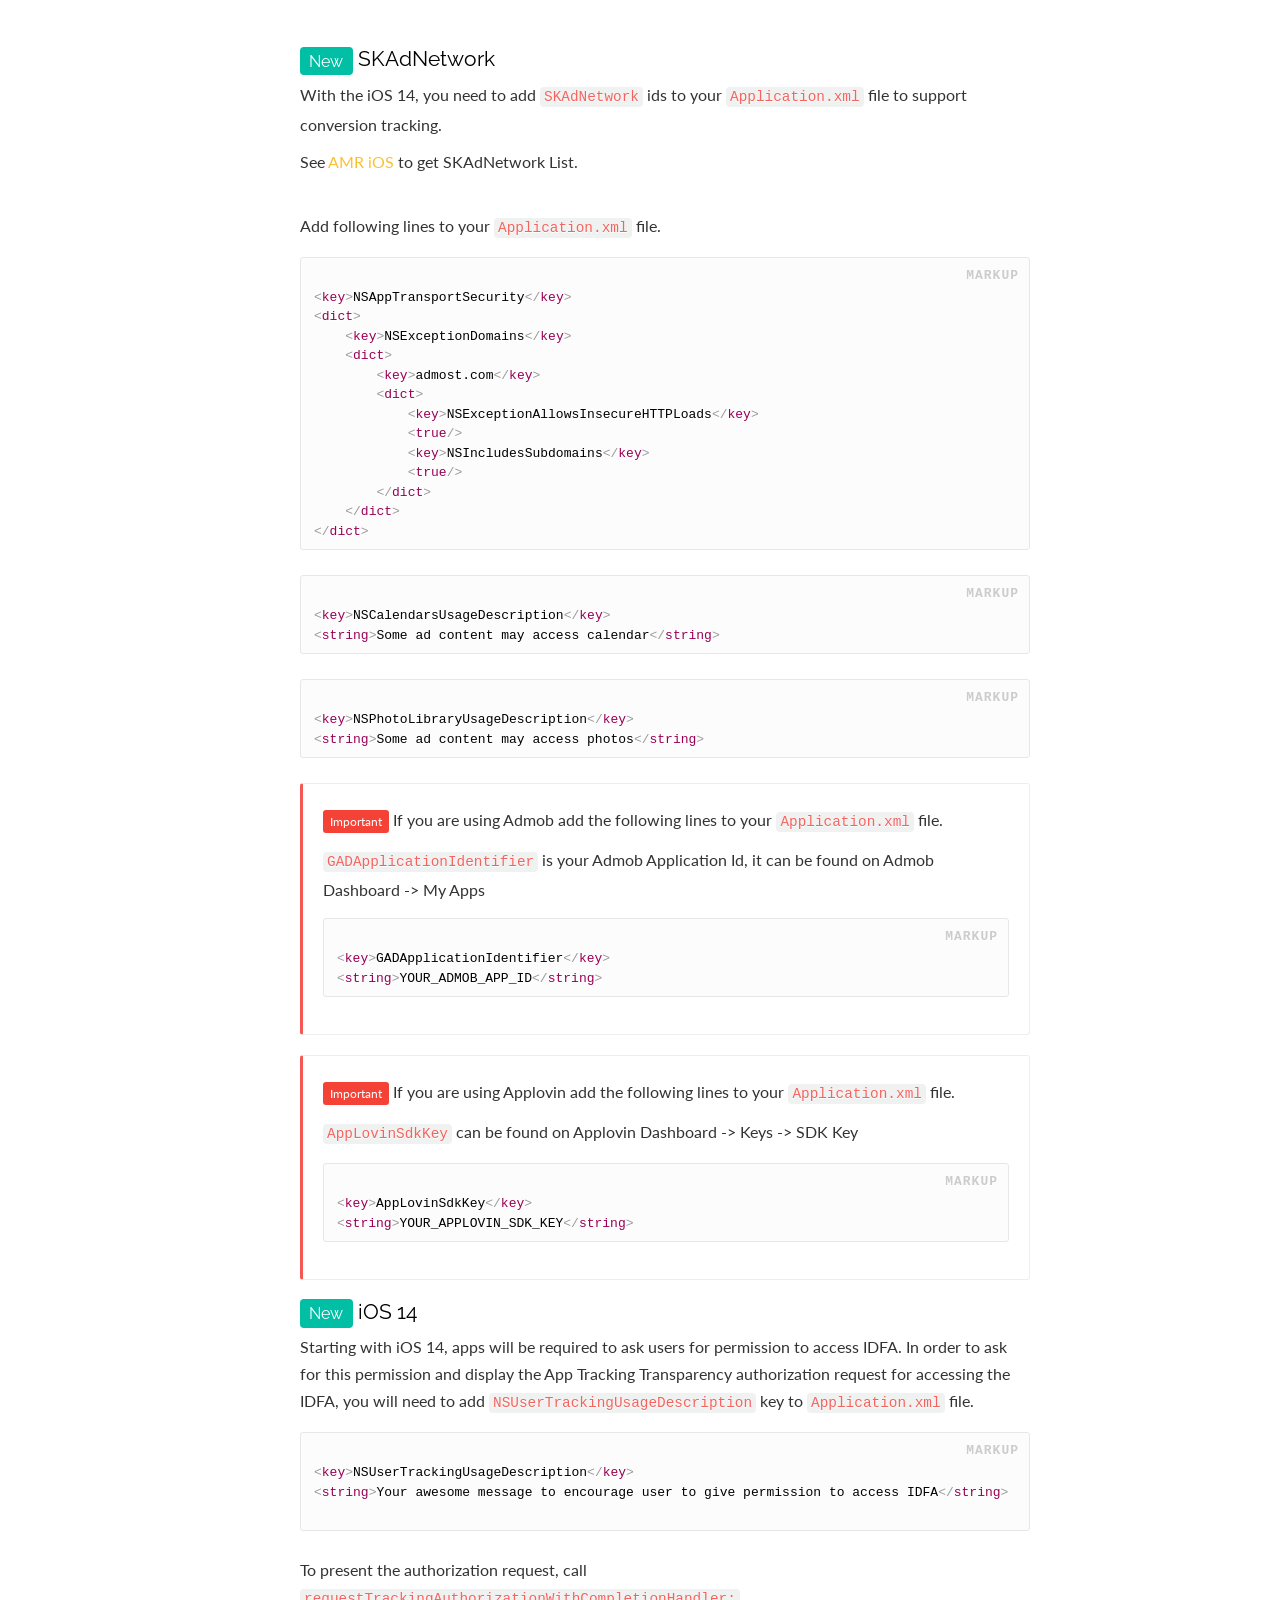
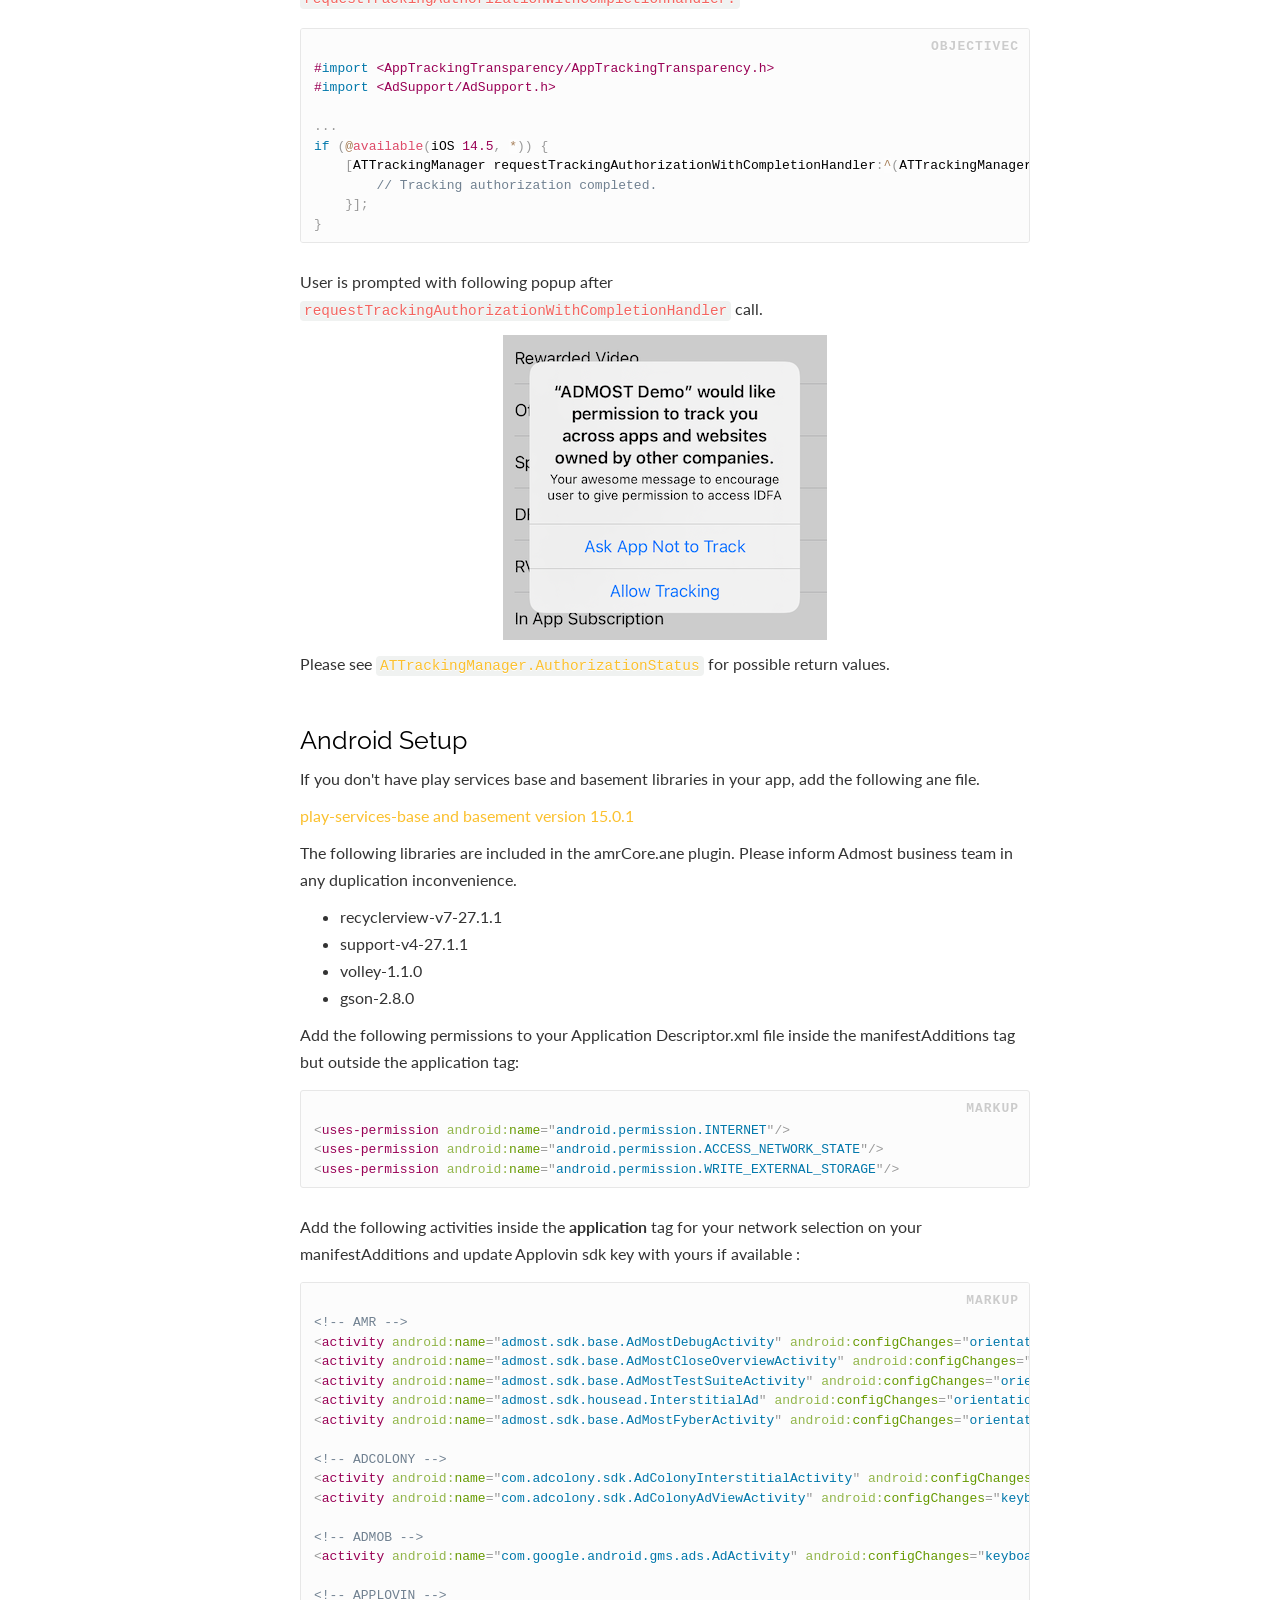
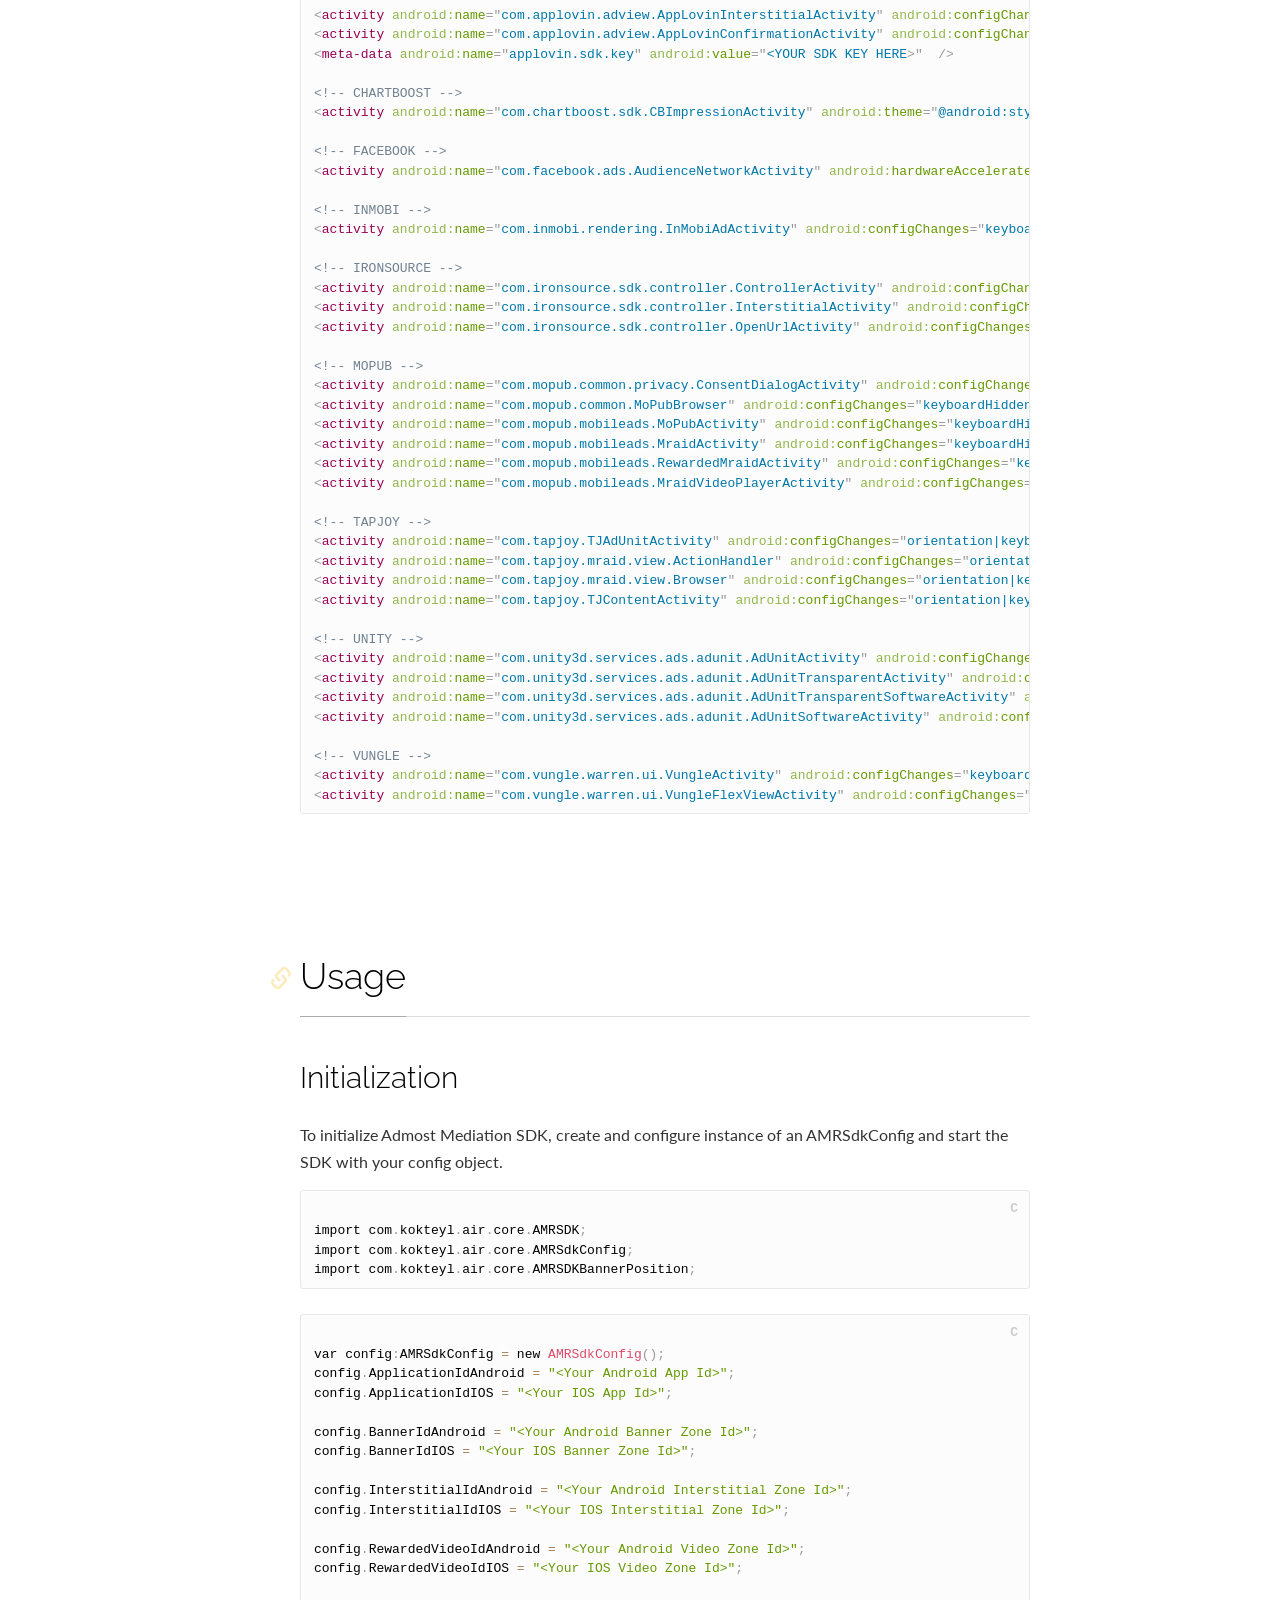
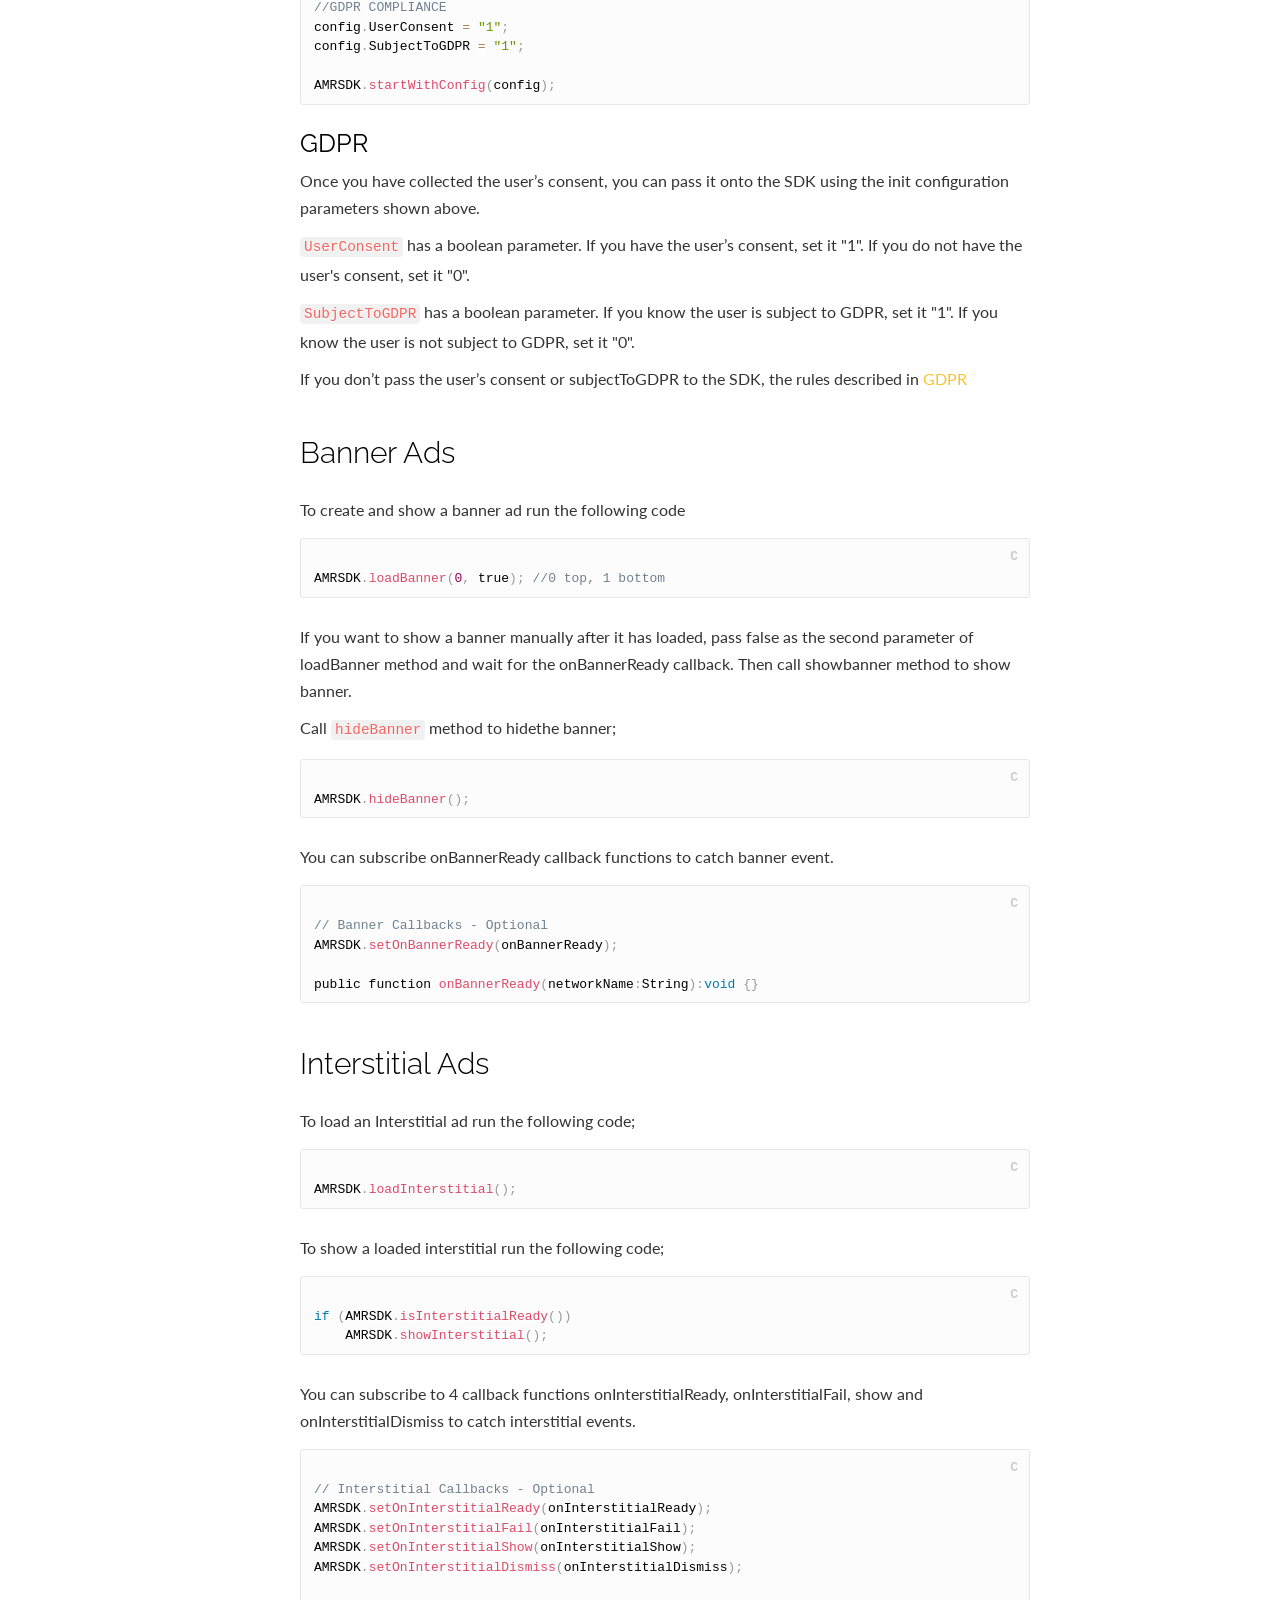
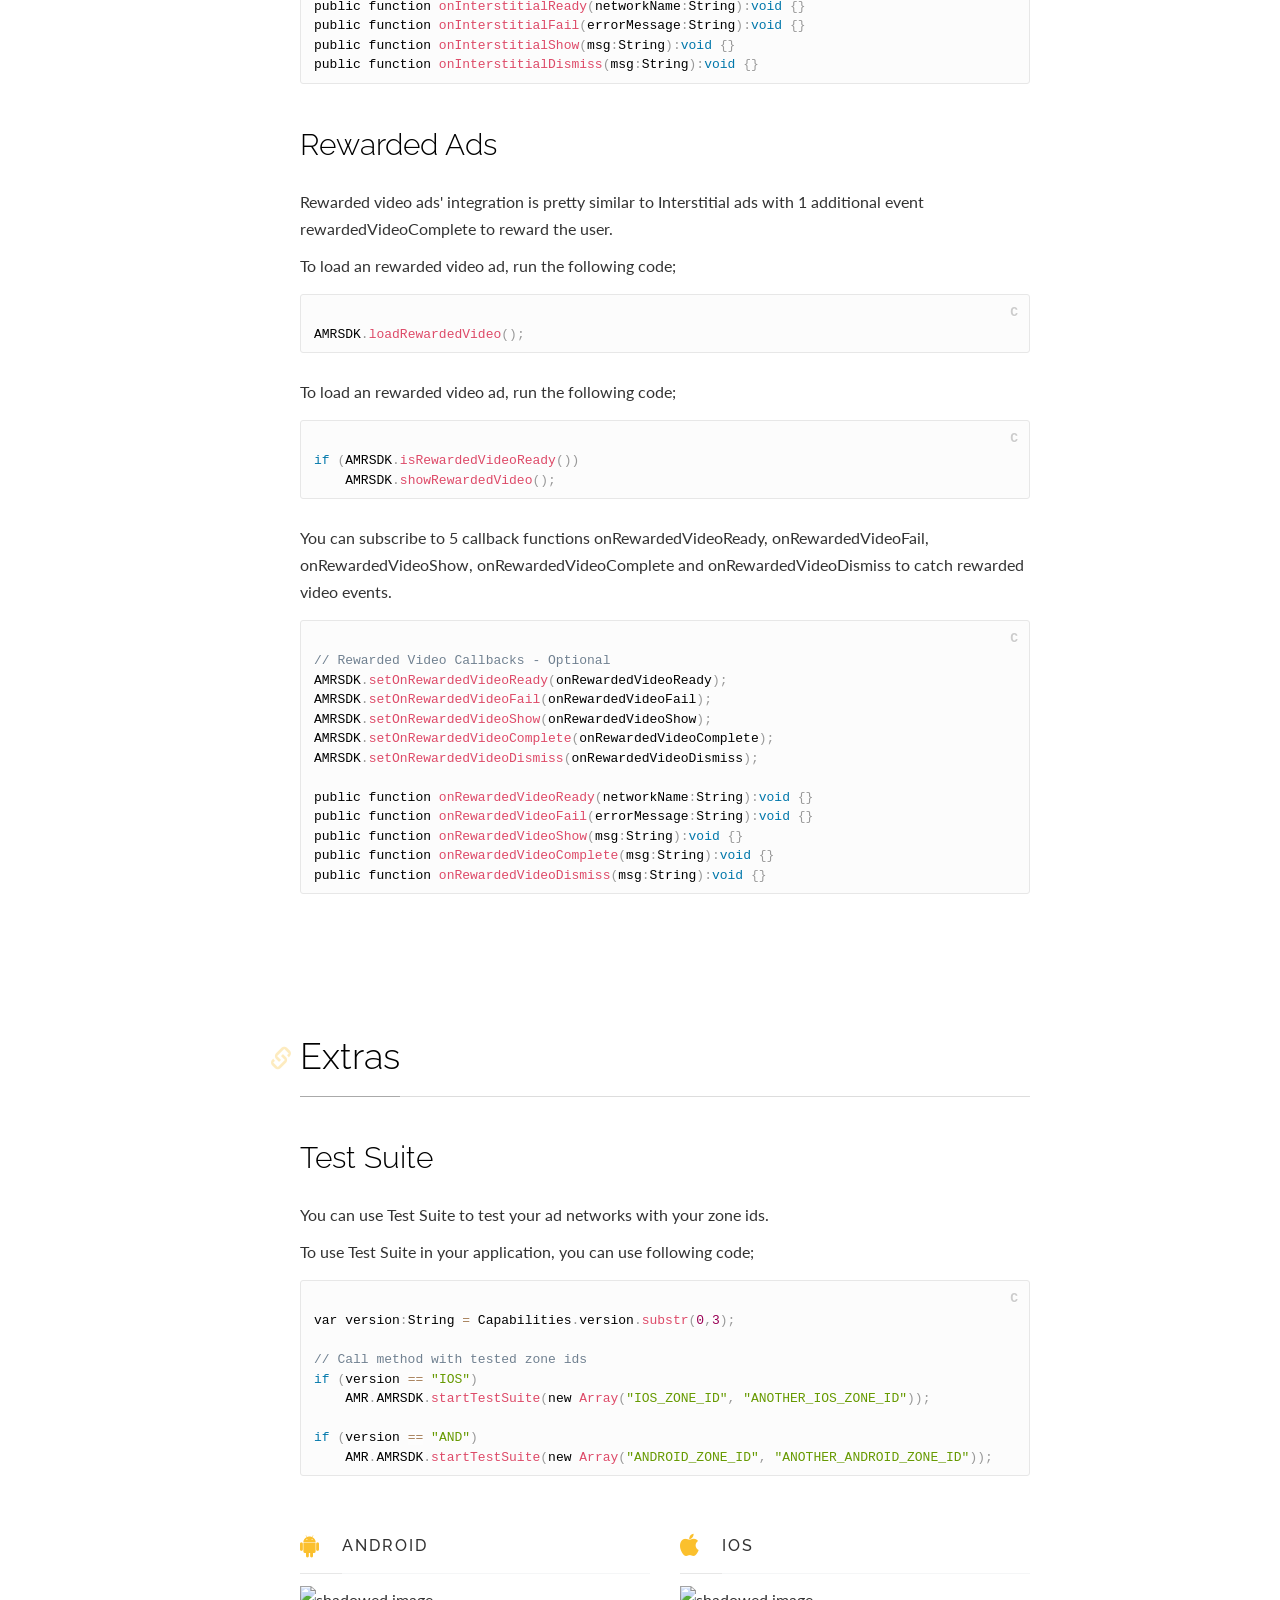
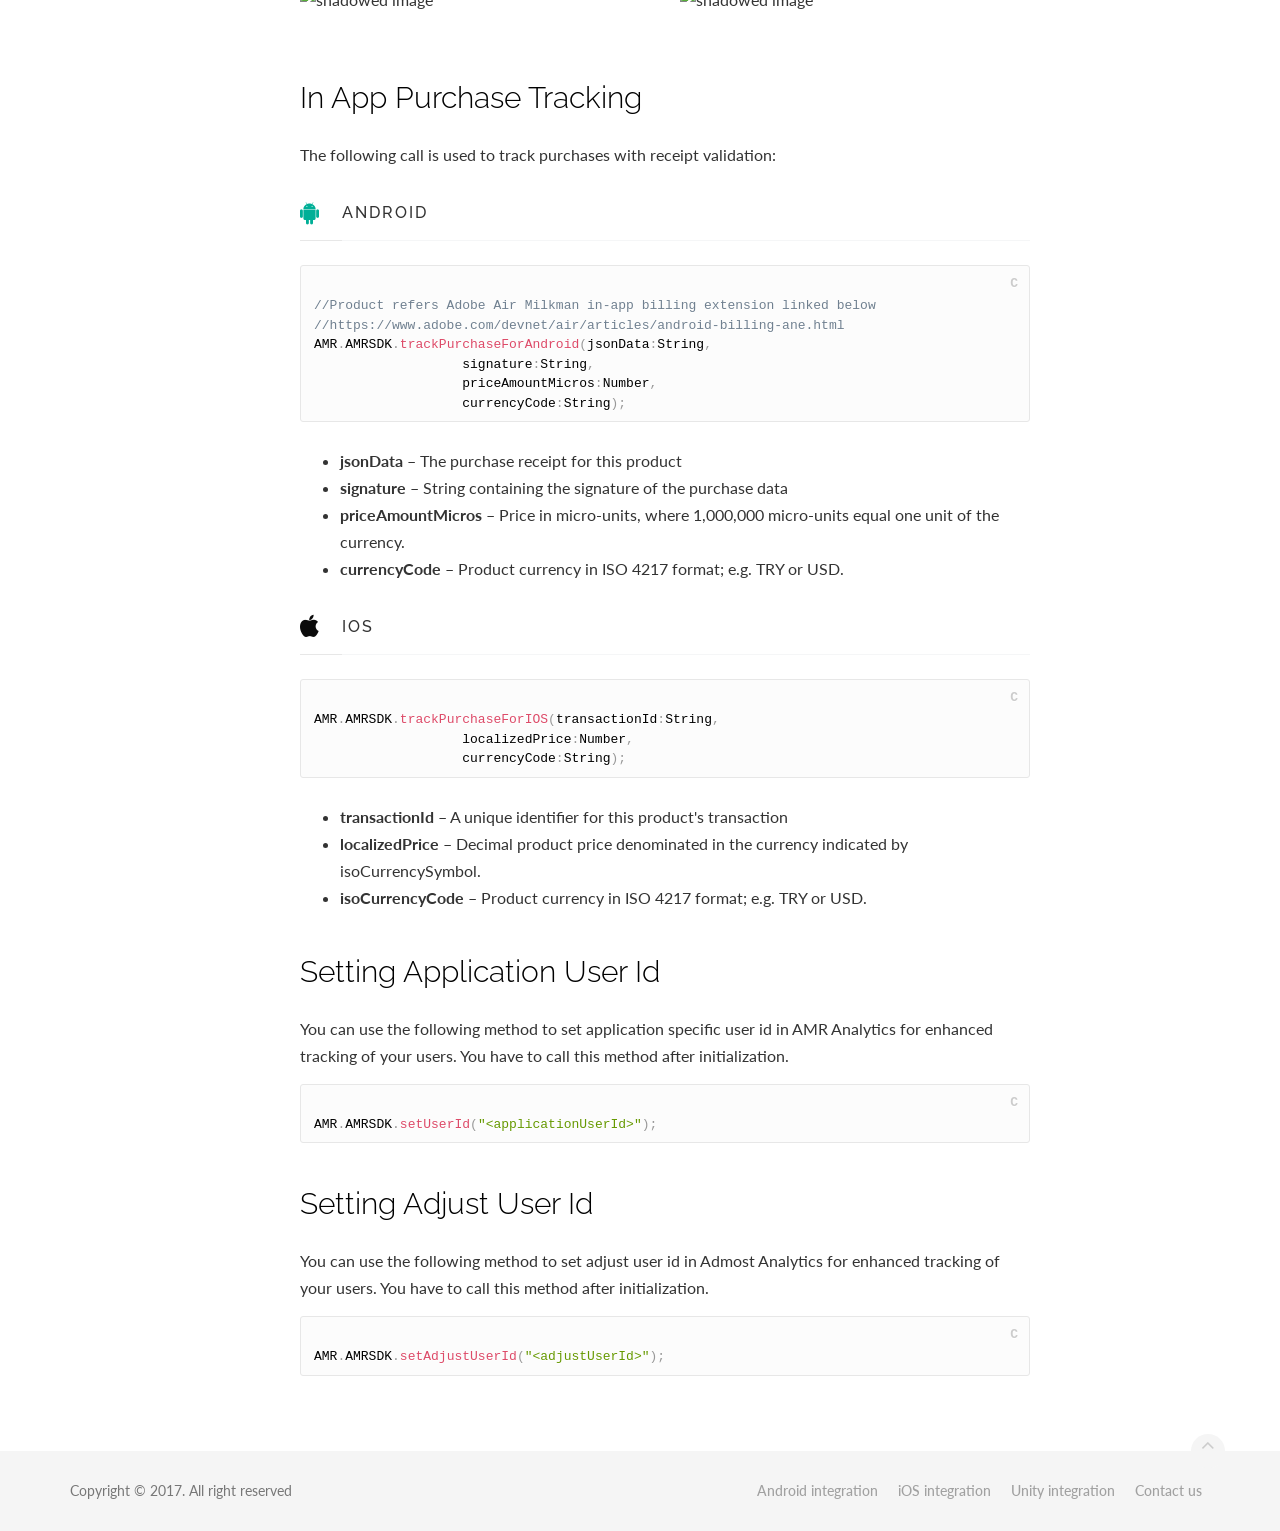
==== commit 16a7a777: "SkAdnetwork link added" ====
--- a/docs/index.html
+++ b/docs/index.html
@@ -99,6 +99,9 @@
                     <ul>
                         <li><a href="#application-iOS-setup">iOS Setup</a>
                             <ul style="display: block;">
+                                <li><a href="#skadnetwork">SKAdNetwork <span class="label label-teal">New</span></a></li>
+                            </ul>
+                            <ul style="display: block;">
                                 <li><a href="#ios14">iOS 14 <span class="label label-teal">New</span></a></li>
                             </ul>
                         </li>
@@ -170,7 +173,7 @@
                                 <td>1.4.60</td>
                                 <td>1.8.7</td>
                                 <td colspan="2" class="text-center">
-                                    <a href="https://github.com/admost/amrair/raw/master/packages/amr_core.ane">
+                                    <a href="https://github.com/admost/amrair/raw/master/packages/Admost.ane">
                                     <button type="button" class="btn btn-outline btn-block btn-primary">
                                         <i style="padding-right: 16px;" class="fa fa-android"></i>/
                                         <i style="padding-left: 16px;" class="fa fa-apple"></i>
@@ -184,7 +187,7 @@
                                 <td>4.5.0.0</td>
                                 <td>3.3.8</td>
                                 <td colspan="2" class="text-right">
-                                    <a href="https://github.com/admost/amrair/raw/master/packages/amr_adcolony.ane">
+                                    <a href="https://github.com/admost/amrair/raw/master/packages/AdmostAdcolony.ane">
                                     <button type="button" class="btn btn-outline btn-block btn-primary">
                                         <i style="padding-right: 16px;" class="fa fa-android"></i>/
                                         <i style="padding-left: 16px;" class="fa fa-apple"></i>
@@ -198,7 +201,7 @@
                                 <td>7.66.0.0</td>
                                 <td>15.0.1</td>
                                 <td colspan="2" class="text-center">
-                                    <a href="https://github.com/admost/amrair/raw/master/packages/amr_admob.ane">
+                                    <a href="https://github.com/admost/amrair/raw/master/packages/AdmostAdmob.ane">
                                     <button type="button" class="btn btn-outline btn-block btn-primary">
                                         <i style="padding-right: 16px;" class="fa fa-android"></i>/
                                         <i style="padding-left: 16px;" class="fa fa-apple"></i>
@@ -212,7 +215,7 @@
                                 <td>6.15.1.0</td>
                                 <td>9.2.1</td>
                                 <td colspan="2" class="text-center">
-                                    <a href="https://github.com/admost/amrair/raw/master/packages/amr_applovin.ane">
+                                    <a href="https://github.com/admost/amrair/raw/master/packages/AdmostApplovin.ane">
                                     <button type="button" class="btn btn-outline btn-block btn-primary">
                                         <i style="padding-right: 16px;" class="fa fa-android"></i>/
                                         <i style="padding-left: 16px;" class="fa fa-apple"></i>
@@ -226,7 +229,7 @@
                                 <td>8.4.1.0</td>
                                 <td>7.3.1</td>
                                 <td colspan="2" class="text-right">
-                                    <a href="https://github.com/admost/amrair/raw/master/packages/amr_chartboost.ane">
+                                    <a href="https://github.com/admost/amrair/raw/master/packages/AdmostChartboost.ane">
                                     <button type="button" class="btn btn-outline btn-block btn-primary">
                                         <i style="padding-right: 16px;" class="fa fa-android"></i>/
                                         <i style="padding-left: 16px;" class="fa fa-apple"></i>
@@ -240,7 +243,7 @@
                                 <td>6.3.0.0</td>
                                 <td>5.1.0</td>
                                 <td colspan="2" class="text-center">
-                                    <a href="https://github.com/admost/amrair/raw/master/packages/amr_facebook.ane">
+                                    <a href="https://github.com/admost/amrair/raw/master/packages/AdmostFacebook.ane">
                                         <button type="button" class="btn btn-outline btn-block btn-primary">
                                             <i style="padding-right: 16px;" class="fa fa-android"></i>/
                                             <i style="padding-left: 16px;" class="fa fa-apple"></i>
@@ -254,7 +257,7 @@
                                 <td>9.1.5.0</td>
                                 <td>7.2.2</td>
                                 <td colspan="2" class="text-right">
-                                    <a href="https://github.com/admost/amrair/raw/master/packages/amr_inmobi.ane">
+                                    <a href="https://github.com/admost/amrair/raw/master/packages/AdmostInmobi.ane">
                                     <button type="button" class="btn btn-outline btn-block btn-primary">
                                         <i style="padding-right: 16px;" class="fa fa-android"></i>/
                                         <i style="padding-left: 16px;" class="fa fa-apple"></i>
@@ -267,7 +270,7 @@
                                 <td>7.1.2.0</td>
                                 <td>6.8.1</td>
                                 <td colspan="2" class="text-right">
-                                    <a href="https://github.com/admost/amrair/raw/master/packages/amr_ironsource.ane">
+                                    <a href="https://github.com/admost/amrair/raw/master/packages/AdmostIronsource.ane">
                                     <button type="button" class="btn btn-outline btn-block btn-primary">
                                         <i style="padding-right: 16px;" class="fa fa-android"></i>/
                                         <i style="padding-left: 16px;" class="fa fa-apple"></i>
@@ -280,7 +283,7 @@
                                 <td>-</td>
                                 <td>5.5.0</td>
                                 <td colspan="2" class="text-right">
-                                    <a href="https://github.com/admost/amrair/raw/master/packages/amr_mopub.ane">
+                                    <a href="https://github.com/admost/amrair/raw/master/packages/AdmostMopub.ane">
                                     <button type="button" class="btn btn-outline btn-block btn-primary">
                                         <i class="fa fa-android"></i>
                                     </button> 
@@ -293,7 +296,7 @@
                                 <td>12.7.1.0</td>
                                 <td>12.2.0</td>
                                 <td colspan="2" class="text-right">
-                                    <a href="https://github.com/admost/amrair/raw/master/packages/amr_tapjoy.ane">
+                                    <a href="https://github.com/admost/amrair/raw/master/packages/AdmostTapjoy.ane">
                                     <button type="button" class="btn btn-outline btn-block btn-primary">
                                         <i style="padding-right: 16px;" class="fa fa-android"></i>/
                                         <i style="padding-left: 16px;" class="fa fa-apple"></i>
@@ -307,7 +310,7 @@
                                 <td>3.6.0.0</td>
                                 <td>3.0.1</td>
                                 <td colspan="2" class="text-center">
-                                    <a href="https://github.com/admost/amrair/raw/master/packages/amr_unity.ane">
+                                    <a href="https://github.com/admost/amrair/raw/master/packages/AdmostUnity.ane">
                                     <button type="button" class="btn btn-outline btn-block btn-primary">
                                         <i style="padding-right: 16px;" class="fa fa-android"></i>/
                                         <i style="padding-left: 16px;" class="fa fa-apple"></i>
@@ -321,7 +324,7 @@
                                 <td>6.5.2.0</td>
                                 <td>6.3.24</td>
                                 <td colspan="2" class="text-center">
-                                    <a href="https://github.com/admost/amrair/raw/master/packages/amr_vungle.ane">
+                                    <a href="https://github.com/admost/amrair/raw/master/packages/AdmostVungle.ane">
                                     <button type="button" class="btn btn-outline btn-block btn-primary">
                                         <i style="padding-right: 16px;" class="fa fa-android"></i>/
                                         <i style="padding-left: 16px;" class="fa fa-apple"></i>
@@ -333,6 +336,12 @@
                 </div>
 
                 <h4 id="application-iOS-setup">iOS Setup</h4>
+                <br>
+                <h5 id="skadnetwork"><span class="label label-teal">New</span> SKAdNetwork</h5>
+                <p>With the iOS 14, you need to add <code>SKAdNetwork</code> ids to your <code>Application.xml</code> file to support conversion tracking.</p>
+
+                <p> See <a href="https://admost.github.io/amrios/#create-your-podfile-and-install" target="_blank">AMR iOS </a> to get SKAdNetwork List.</p>
+                <br>
                 <p> Add following lines to your <code>Application.xml</code> file.</p>
 
                 <pre><code class="language-markup">&lt;key&gt;NSAppTransportSecurity&lt;/key&gt;
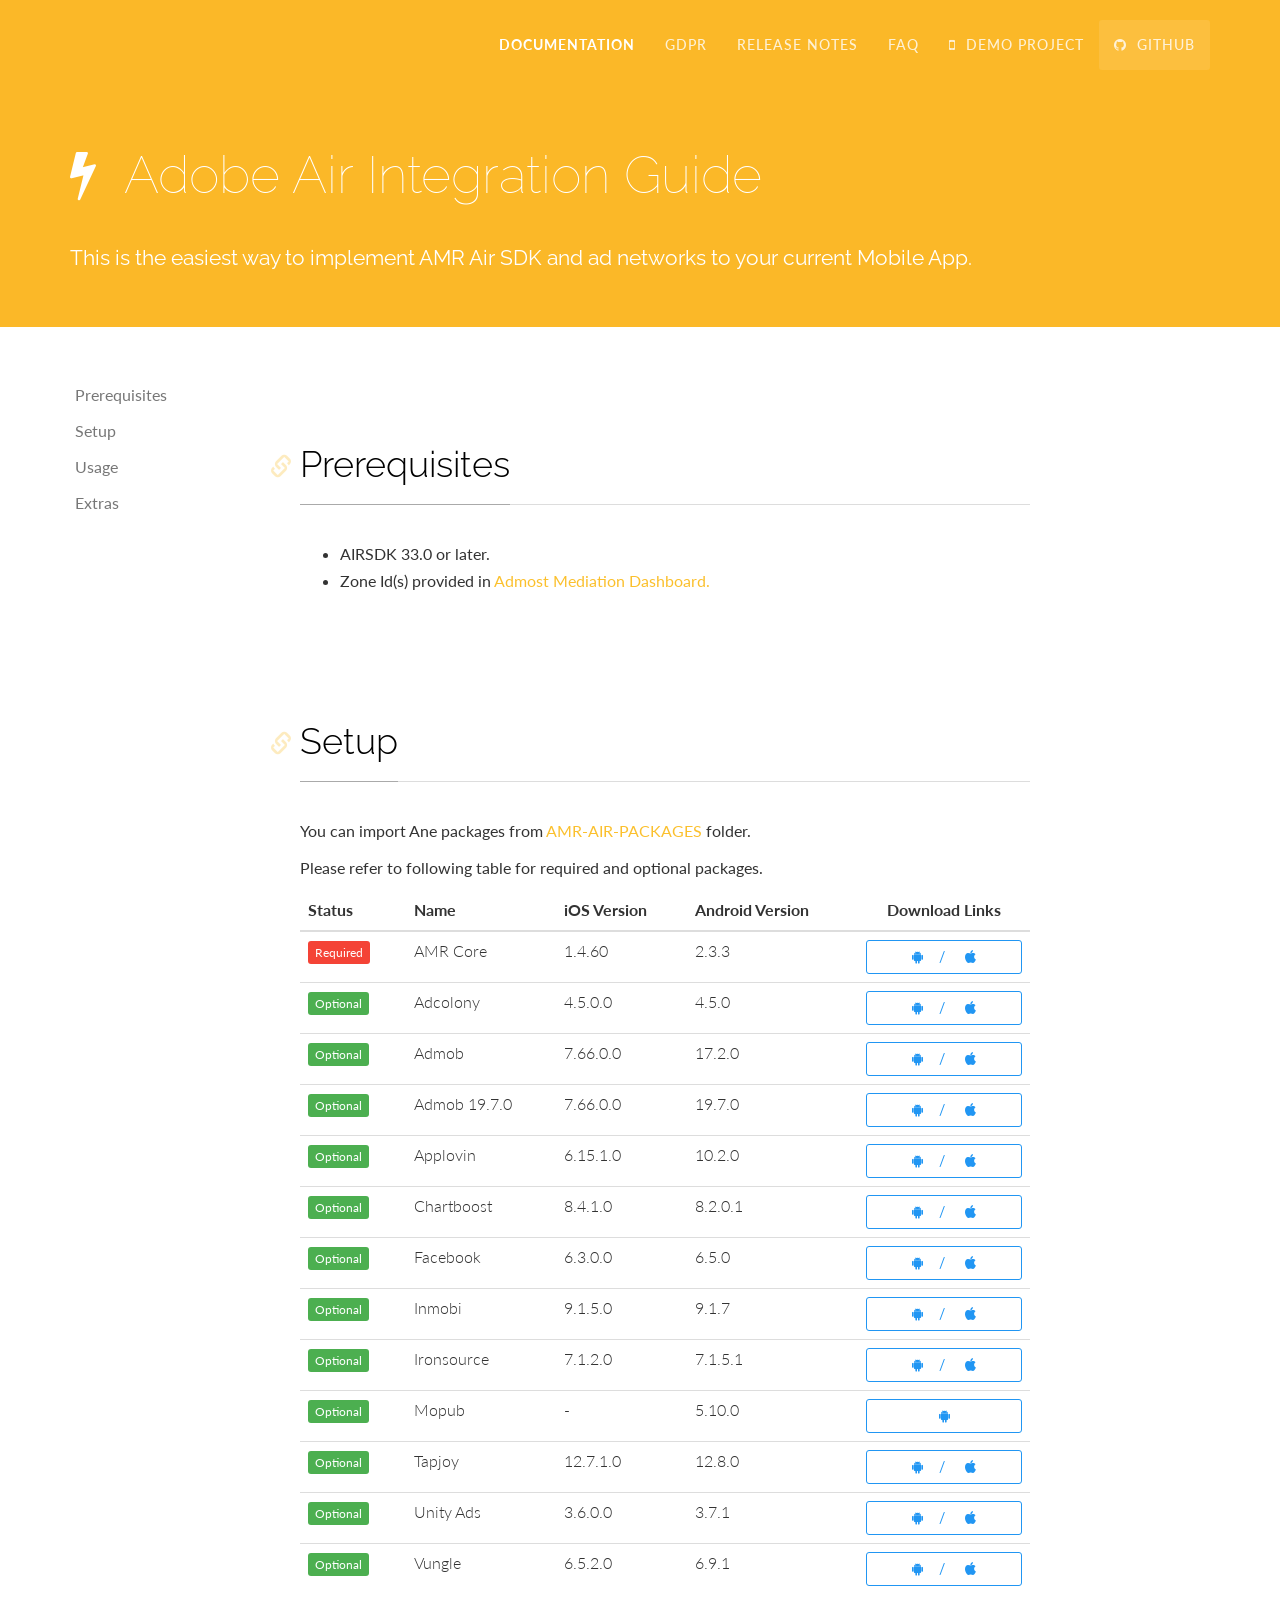
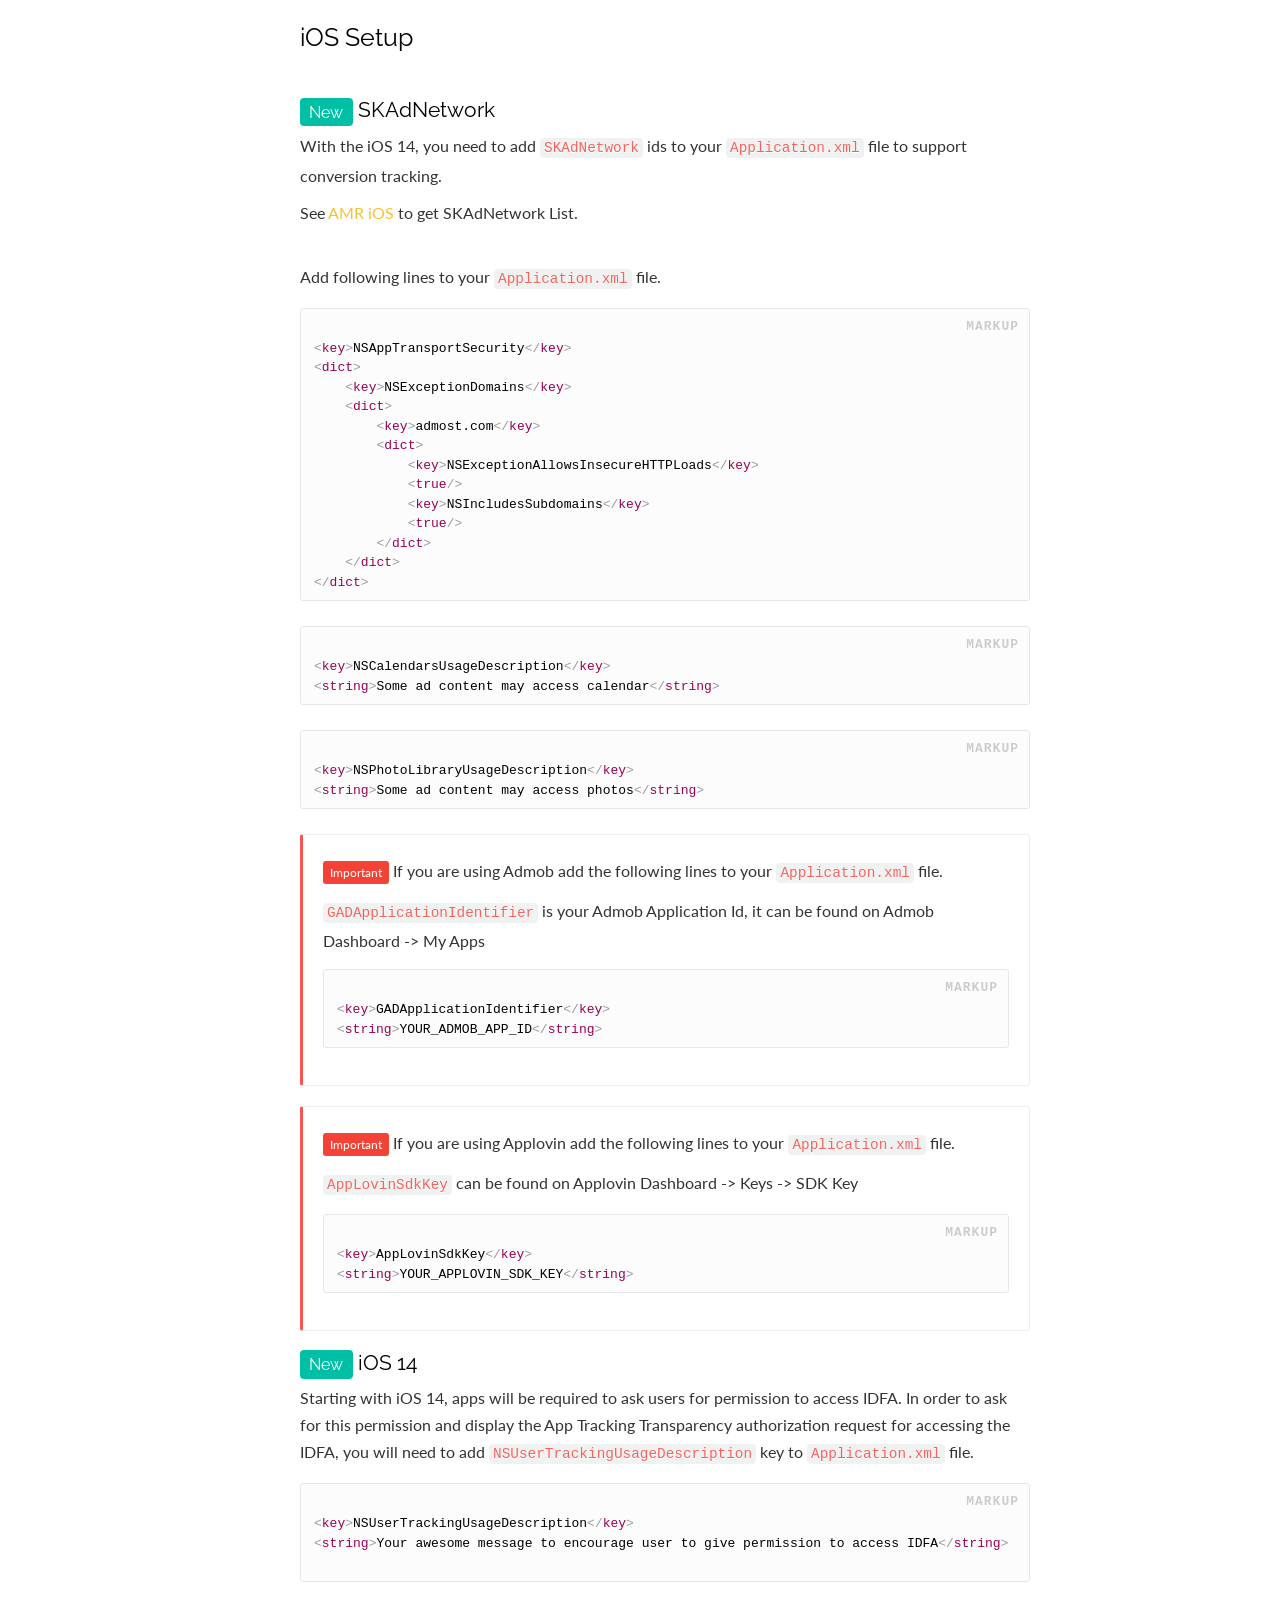
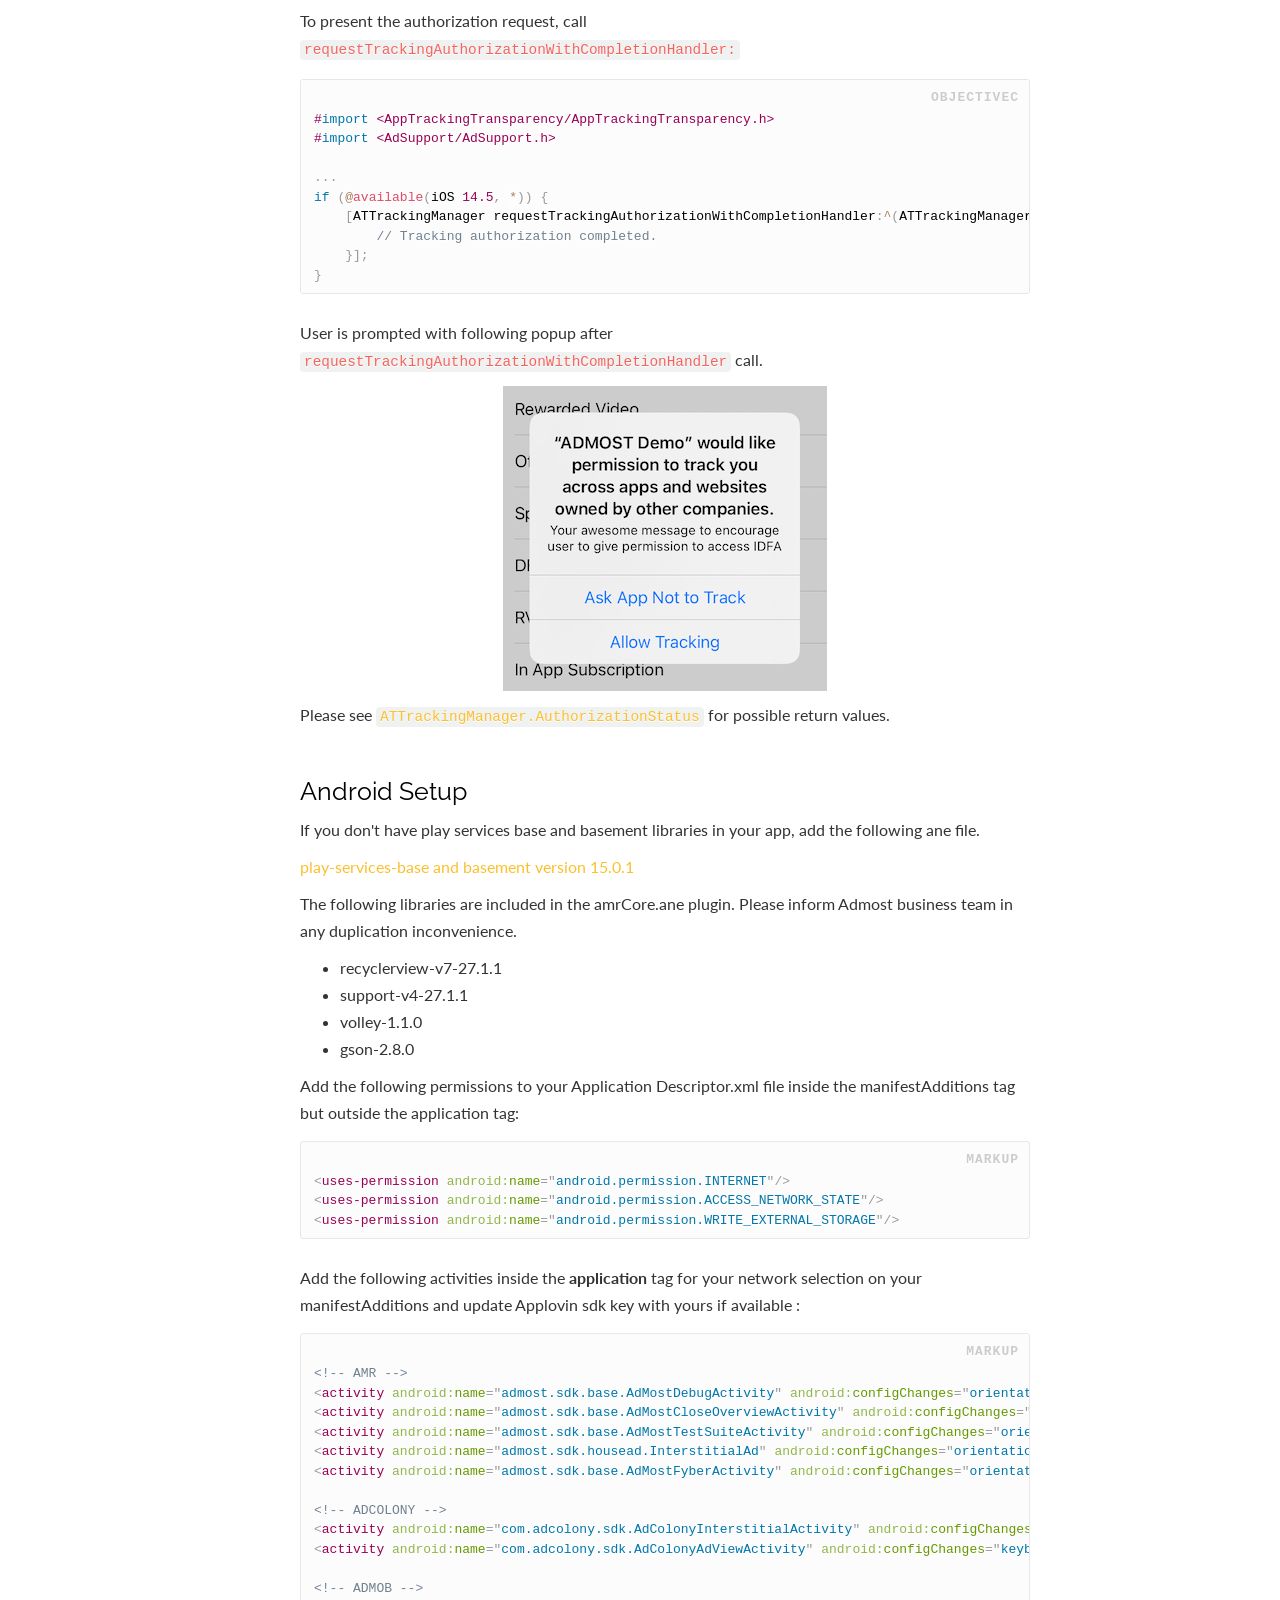
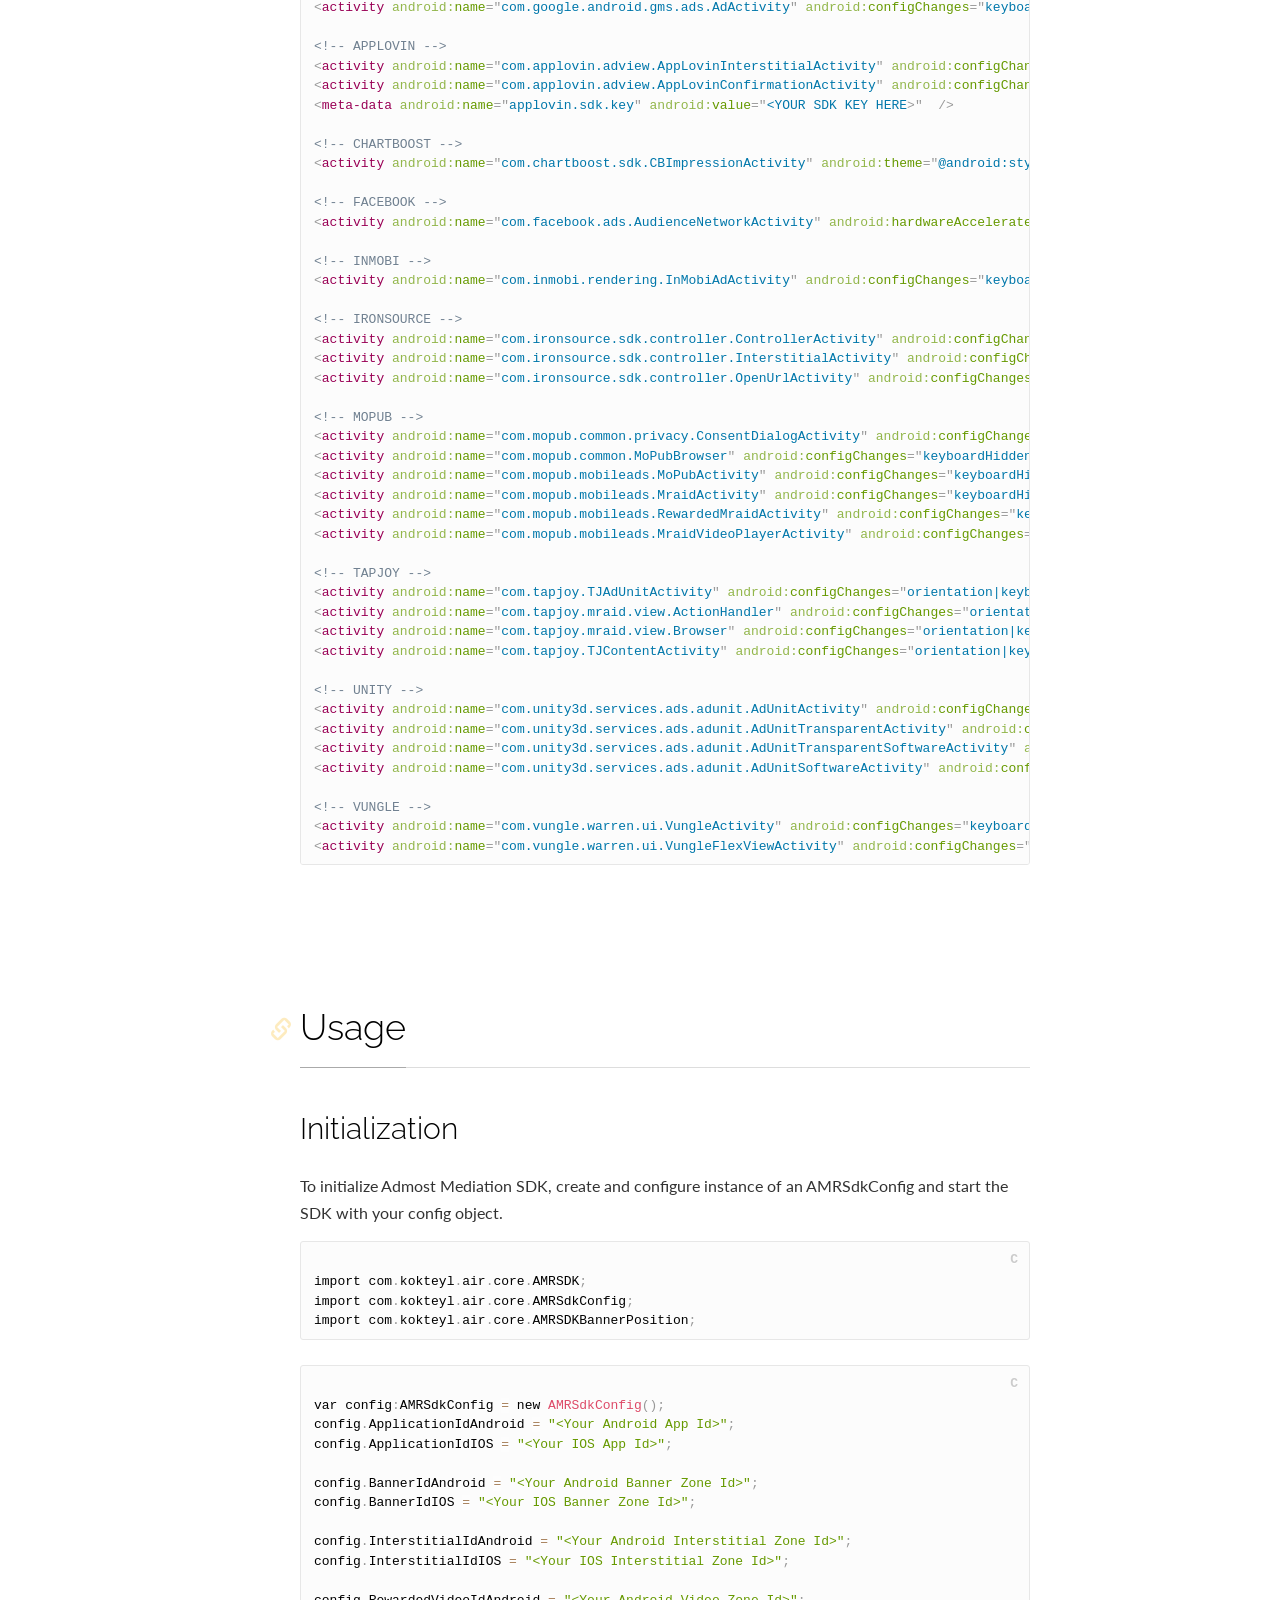
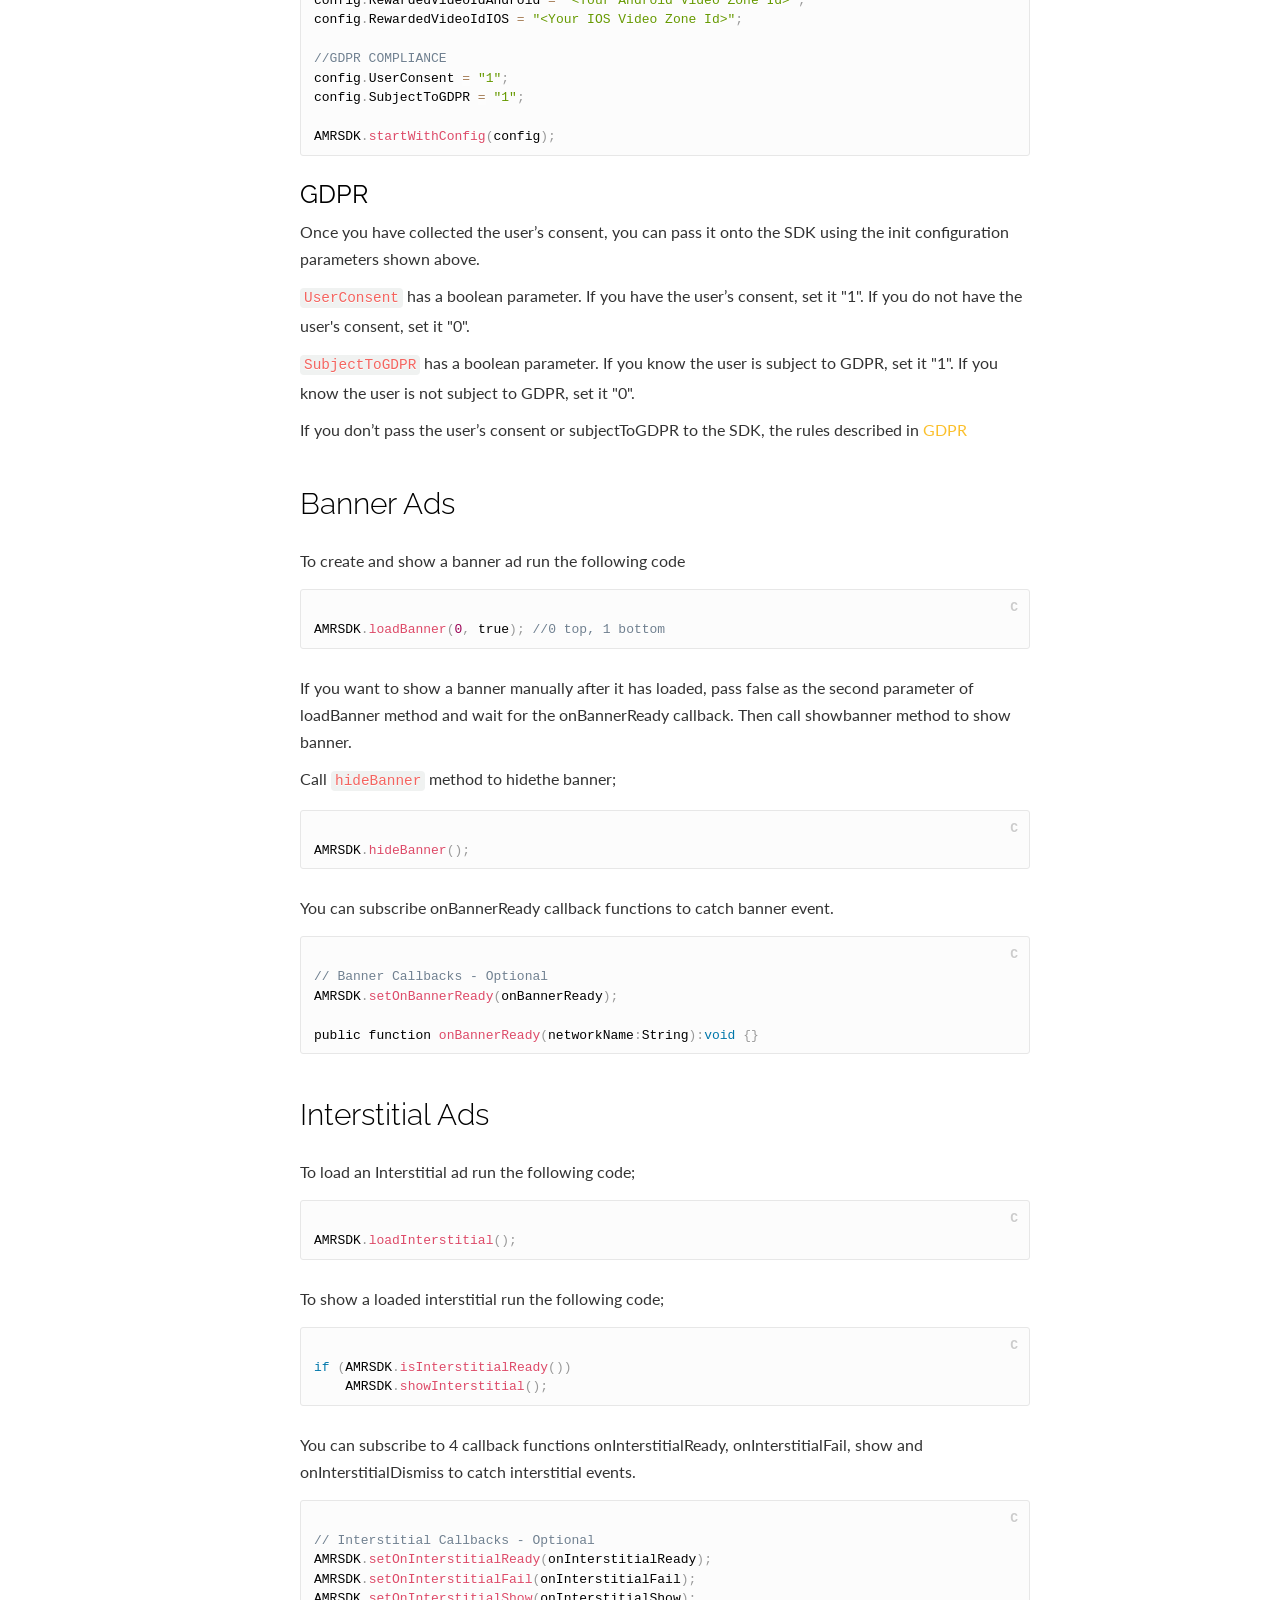
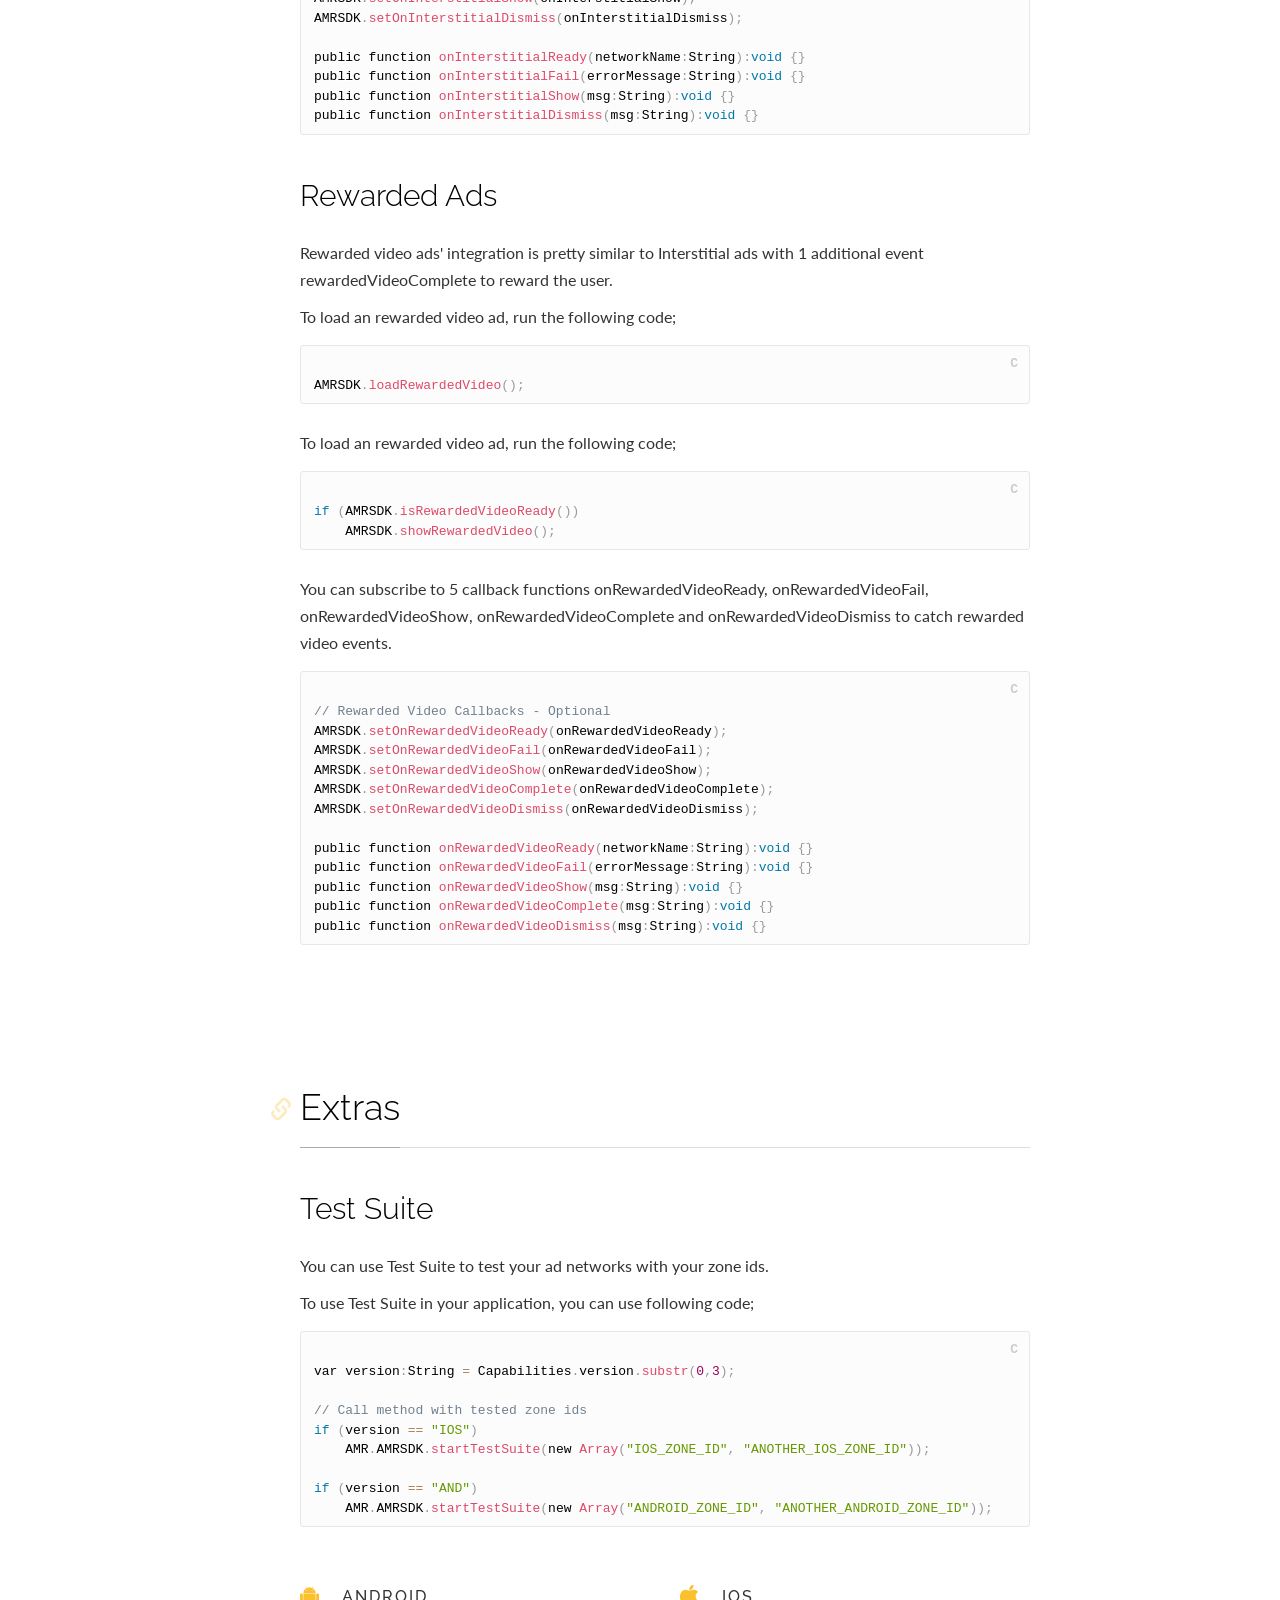
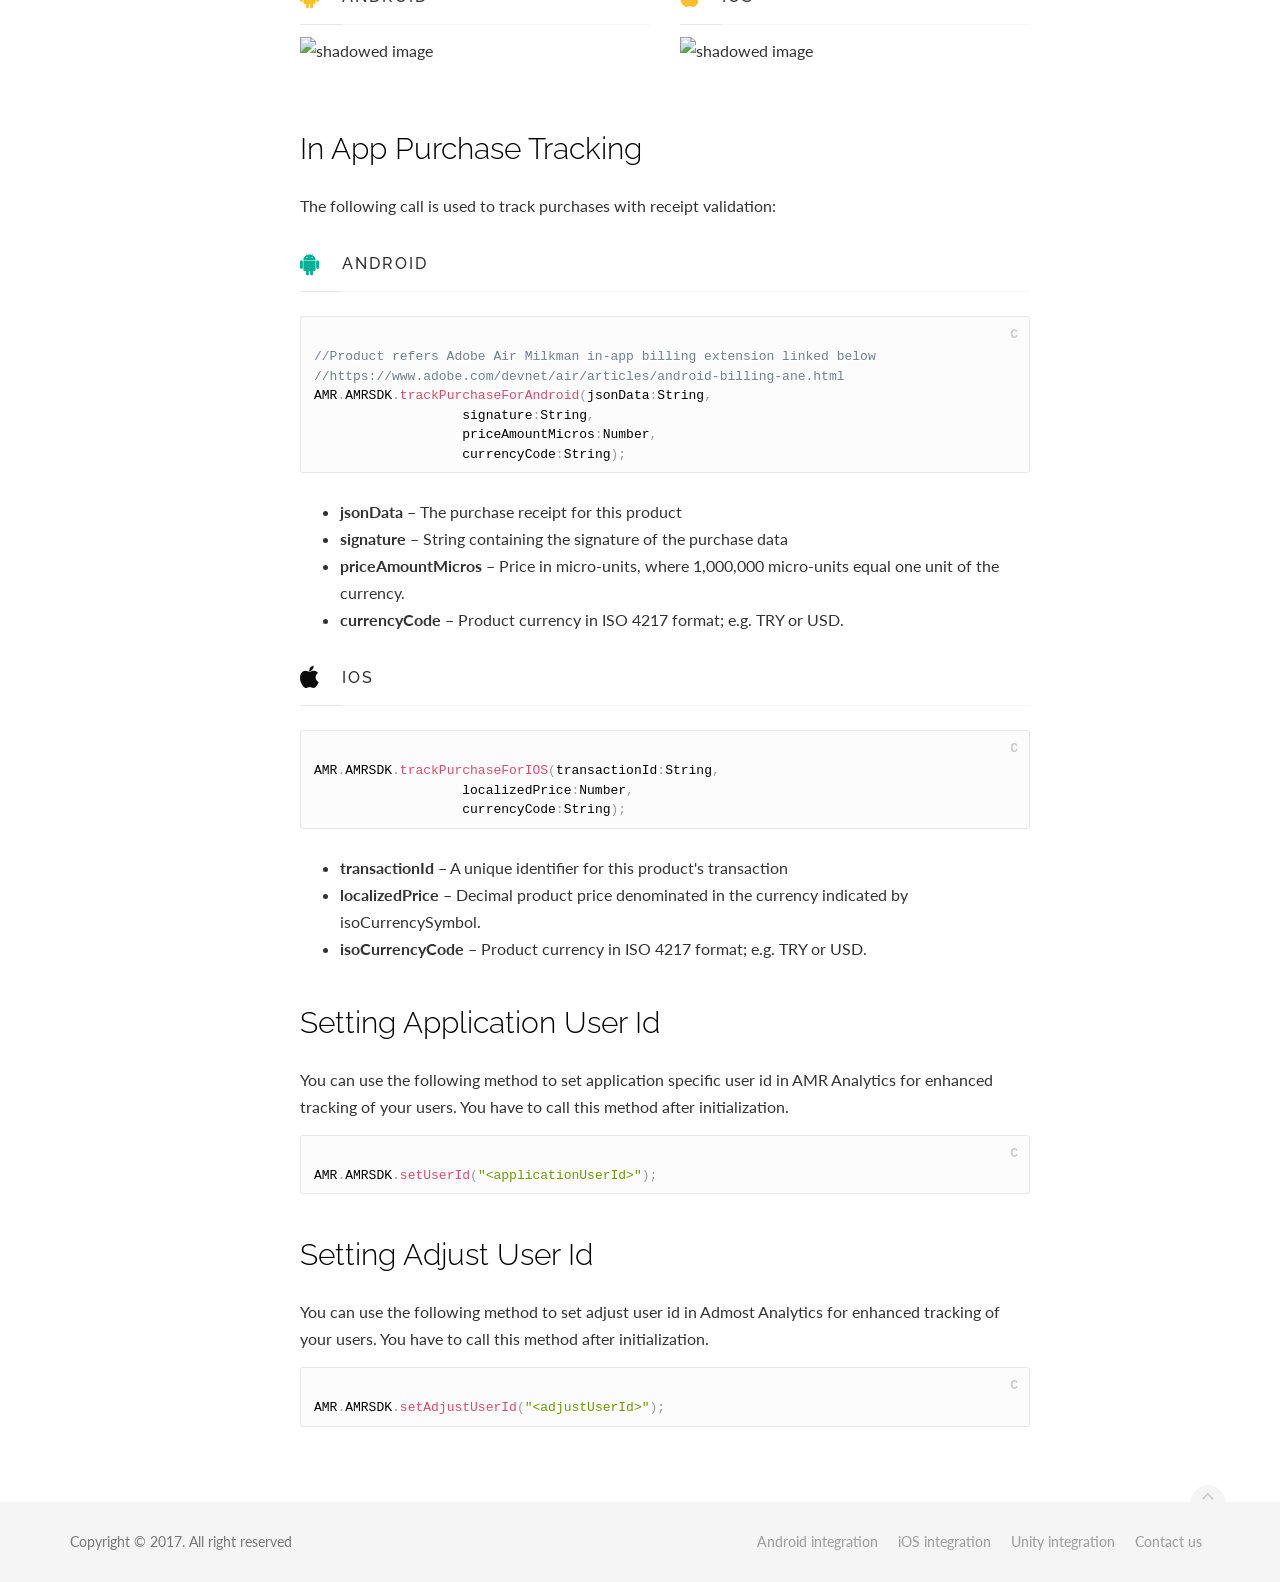
==== commit d65ac5ff: "Android Update" ====
--- a/docs/index.html
+++ b/docs/index.html
@@ -171,13 +171,13 @@
                                 <td><span class="label label-danger">Required</span></td>
                                 <td>AMR Core</td>
                                 <td>1.4.60</td>
-                                <td>1.8.7</td>
+                                <td>2.3.3</td>
                                 <td colspan="2" class="text-center">
                                     <a href="https://github.com/admost/amrair/raw/master/packages/Admost.ane">
                                     <button type="button" class="btn btn-outline btn-block btn-primary">
                                         <i style="padding-right: 16px;" class="fa fa-android"></i>/
                                         <i style="padding-left: 16px;" class="fa fa-apple"></i>
-                                    </button>
+                                    </button></a>
                                 </td>
                             </tr>
 
@@ -185,13 +185,13 @@
                                 <td><span class="label label-success">Optional</span></td>
                                 <td>Adcolony</td>
                                 <td>4.5.0.0</td>
-                                <td>3.3.8</td>
+                                <td>4.5.0</td>
                                 <td colspan="2" class="text-right">
                                     <a href="https://github.com/admost/amrair/raw/master/packages/AdmostAdcolony.ane">
                                     <button type="button" class="btn btn-outline btn-block btn-primary">
                                         <i style="padding-right: 16px;" class="fa fa-android"></i>/
                                         <i style="padding-left: 16px;" class="fa fa-apple"></i>
-                                    </button> 
+                                    </button></a> 
                                 </td>
                             </tr>
 
@@ -199,13 +199,28 @@
                                 <td><span class="label label-success">Optional</span></td>
                                 <td>Admob</td>
                                 <td>7.66.0.0</td>
-                                <td>15.0.1</td>
+                                <td>17.2.0</td>
                                 <td colspan="2" class="text-center">
                                     <a href="https://github.com/admost/amrair/raw/master/packages/AdmostAdmob.ane">
                                     <button type="button" class="btn btn-outline btn-block btn-primary">
                                         <i style="padding-right: 16px;" class="fa fa-android"></i>/
                                         <i style="padding-left: 16px;" class="fa fa-apple"></i>
-                                    </button>
+                                    </button></a>
+                                </td>
+                            </tr>
+
+                            <tr>
+                                <td><span class="label label-success">Optional</span></td>
+                                <td>Admob 19.7.0</td>
+                                <td>7.66.0.0</td>
+                                <td>19.7.0</td>
+                                <td colspan="2" class="text-center">
+                                    <a href="https://github.com/admost/amrair/raw/master/packages/AdmostAdmob.ane">
+                                        <button type="button" class="btn btn-outline btn-block btn-primary">
+                                            <i style="padding-right: 16px;" class="fa fa-android"></i>/
+                                            <i style="padding-left: 16px;" class="fa fa-apple"></i>
+                                        </button>
+                                    </a>
                                 </td>
                             </tr>
 
@@ -213,13 +228,13 @@
                                 <td><span class="label label-success">Optional</span></td>
                                 <td>Applovin</td>
                                 <td>6.15.1.0</td>
-                                <td>9.2.1</td>
+                                <td>10.2.0</td>
                                 <td colspan="2" class="text-center">
                                     <a href="https://github.com/admost/amrair/raw/master/packages/AdmostApplovin.ane">
                                     <button type="button" class="btn btn-outline btn-block btn-primary">
                                         <i style="padding-right: 16px;" class="fa fa-android"></i>/
                                         <i style="padding-left: 16px;" class="fa fa-apple"></i>
-                                    </button>
+                                    </button></a>
                                 </td>
                             </tr>
 
@@ -227,13 +242,13 @@
                                 <td><span class="label label-success">Optional</span></td>
                                 <td>Chartboost</td>
                                 <td>8.4.1.0</td>
-                                <td>7.3.1</td>
+                                <td>8.2.0.1</td>
                                 <td colspan="2" class="text-right">
                                     <a href="https://github.com/admost/amrair/raw/master/packages/AdmostChartboost.ane">
                                     <button type="button" class="btn btn-outline btn-block btn-primary">
                                         <i style="padding-right: 16px;" class="fa fa-android"></i>/
                                         <i style="padding-left: 16px;" class="fa fa-apple"></i>
-                                    </button> 
+                                    </button> </a>
                                 </td>
                             </tr>
 
@@ -241,13 +256,14 @@
                                 <td><span class="label label-success">Optional</span></td>
                                 <td>Facebook</td>
                                 <td>6.3.0.0</td>
-                                <td>5.1.0</td>
+                                <td>6.5.0</td>
                                 <td colspan="2" class="text-center">
                                     <a href="https://github.com/admost/amrair/raw/master/packages/AdmostFacebook.ane">
                                         <button type="button" class="btn btn-outline btn-block btn-primary">
                                             <i style="padding-right: 16px;" class="fa fa-android"></i>/
                                             <i style="padding-left: 16px;" class="fa fa-apple"></i>
                                         </button>
+                                    </a>
                                 </td>
                             </tr>
 
@@ -255,38 +271,41 @@
                                 <td><span class="label label-success">Optional</span></td>
                                 <td>Inmobi</td>
                                 <td>9.1.5.0</td>
-                                <td>7.2.2</td>
+                                <td>9.1.7</td>
                                 <td colspan="2" class="text-right">
                                     <a href="https://github.com/admost/amrair/raw/master/packages/AdmostInmobi.ane">
                                     <button type="button" class="btn btn-outline btn-block btn-primary">
                                         <i style="padding-right: 16px;" class="fa fa-android"></i>/
                                         <i style="padding-left: 16px;" class="fa fa-apple"></i>
-                                    </button> 
+                                    </button>
+                                    </a>
                                 </td>
                             </tr>
                             <tr>
                                 <td><span class="label label-success">Optional</span></td>
                                 <td>Ironsource</td>
                                 <td>7.1.2.0</td>
-                                <td>6.8.1</td>
+                                <td>7.1.5.1</td>
                                 <td colspan="2" class="text-right">
                                     <a href="https://github.com/admost/amrair/raw/master/packages/AdmostIronsource.ane">
                                     <button type="button" class="btn btn-outline btn-block btn-primary">
                                         <i style="padding-right: 16px;" class="fa fa-android"></i>/
                                         <i style="padding-left: 16px;" class="fa fa-apple"></i>
-                                    </button> 
+                                    </button>
+                                    </a> 
                                 </td>
                             </tr>
 							<tr>
                                 <td><span class="label label-success">Optional</span></td>
                                 <td>Mopub</td>
                                 <td>-</td>
-                                <td>5.5.0</td>
+                                <td>5.10.0</td>
                                 <td colspan="2" class="text-right">
                                     <a href="https://github.com/admost/amrair/raw/master/packages/AdmostMopub.ane">
                                     <button type="button" class="btn btn-outline btn-block btn-primary">
                                         <i class="fa fa-android"></i>
-                                    </button> 
+                                    </button>
+                                    </a>
                                 </td>
                             </tr>
 
@@ -294,13 +313,13 @@
                                 <td><span class="label label-success">Optional</span></td>
                                 <td>Tapjoy</td>
                                 <td>12.7.1.0</td>
-                                <td>12.2.0</td>
+                                <td>12.8.0</td>
                                 <td colspan="2" class="text-right">
                                     <a href="https://github.com/admost/amrair/raw/master/packages/AdmostTapjoy.ane">
                                     <button type="button" class="btn btn-outline btn-block btn-primary">
                                         <i style="padding-right: 16px;" class="fa fa-android"></i>/
                                         <i style="padding-left: 16px;" class="fa fa-apple"></i>
-                                    </button> 
+                                    </button> </a>
                                 </td>
                             </tr>
 
@@ -308,13 +327,13 @@
                                 <td><span class="label label-success">Optional</span></td>
                                 <td>Unity Ads</td>
                                 <td>3.6.0.0</td>
-                                <td>3.0.1</td>
+                                <td>3.7.1</td>
                                 <td colspan="2" class="text-center">
                                     <a href="https://github.com/admost/amrair/raw/master/packages/AdmostUnity.ane">
                                     <button type="button" class="btn btn-outline btn-block btn-primary">
                                         <i style="padding-right: 16px;" class="fa fa-android"></i>/
                                         <i style="padding-left: 16px;" class="fa fa-apple"></i>
-                                    </button>
+                                    </button></a>
                                 </td>
                             </tr>
 
@@ -322,13 +341,13 @@
                                 <td><span class="label label-success">Optional</span></td>
                                 <td>Vungle</td>
                                 <td>6.5.2.0</td>
-                                <td>6.3.24</td>
+                                <td>6.9.1</td>
                                 <td colspan="2" class="text-center">
                                     <a href="https://github.com/admost/amrair/raw/master/packages/AdmostVungle.ane">
                                     <button type="button" class="btn btn-outline btn-block btn-primary">
                                         <i style="padding-right: 16px;" class="fa fa-android"></i>/
                                         <i style="padding-left: 16px;" class="fa fa-apple"></i>
-                                    </button>
+                                    </button></a>
                                 </td>
                             </tr> 
                         </tbody>
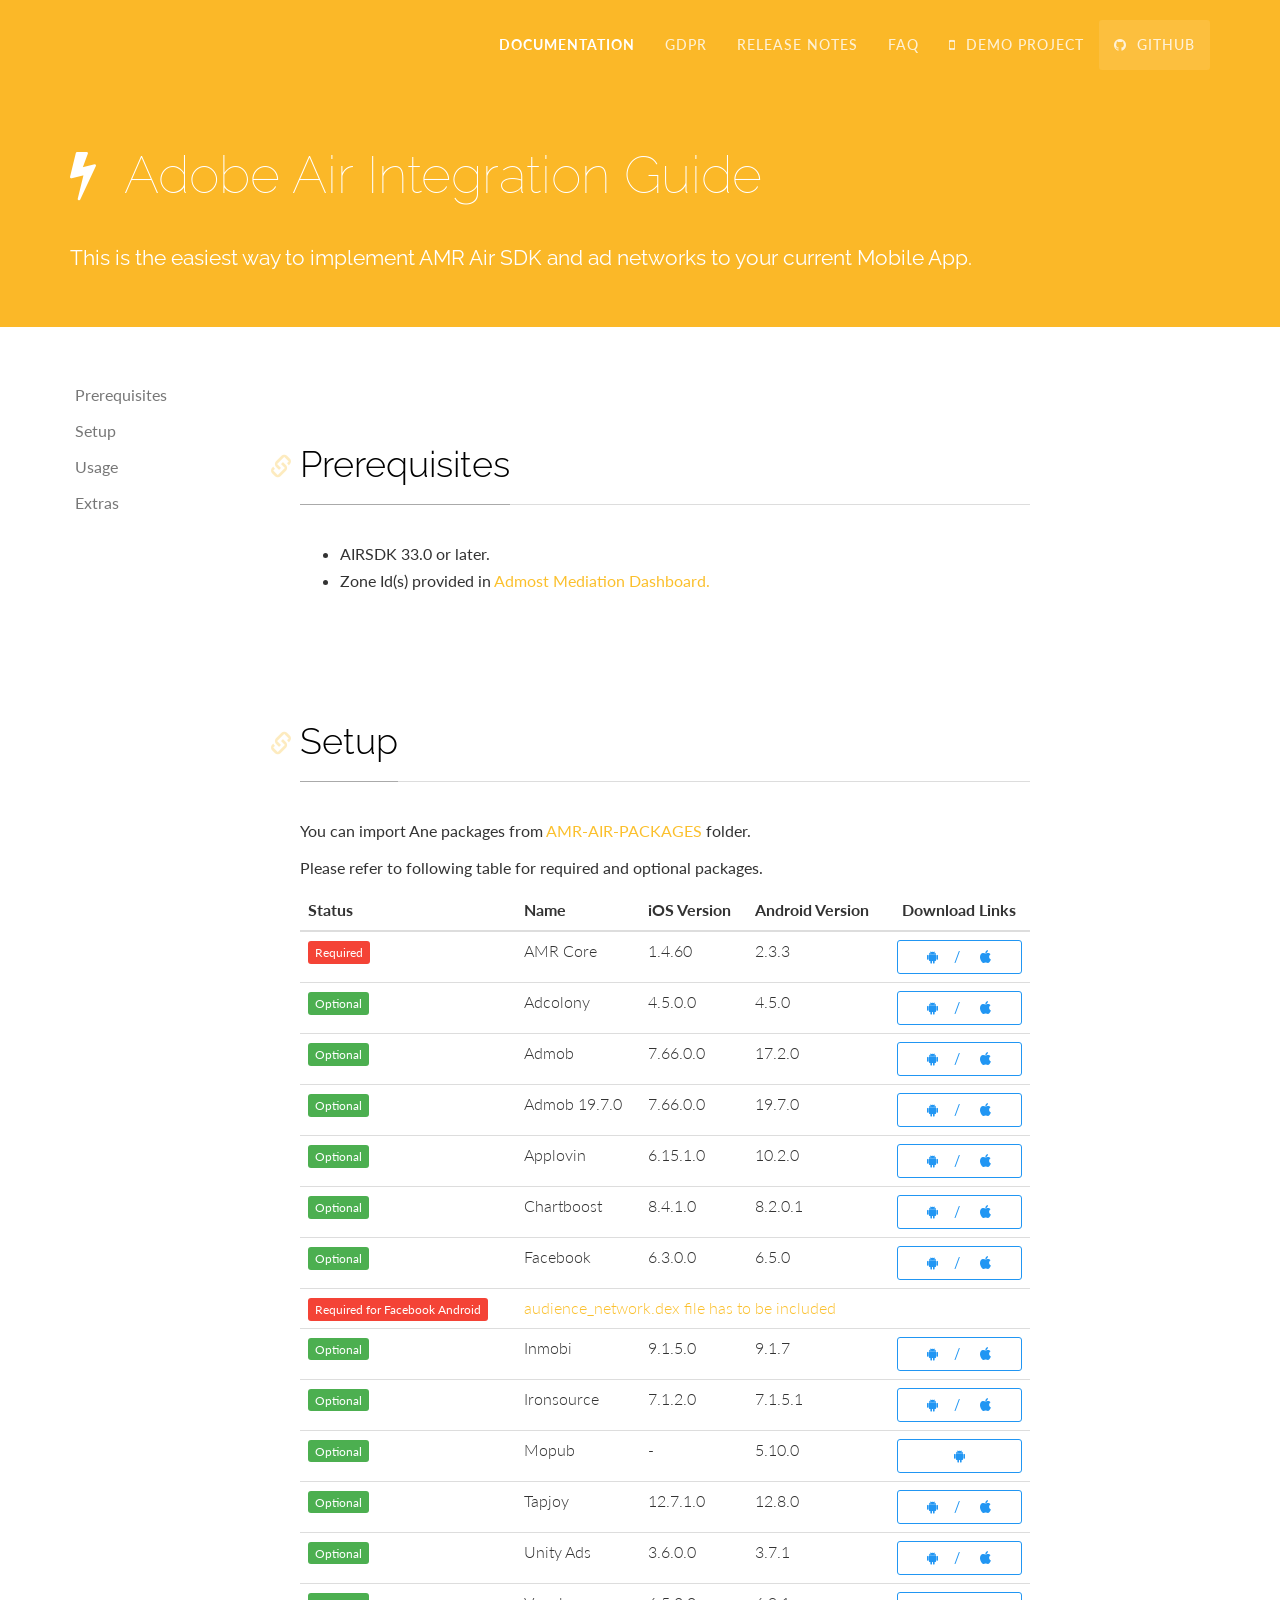
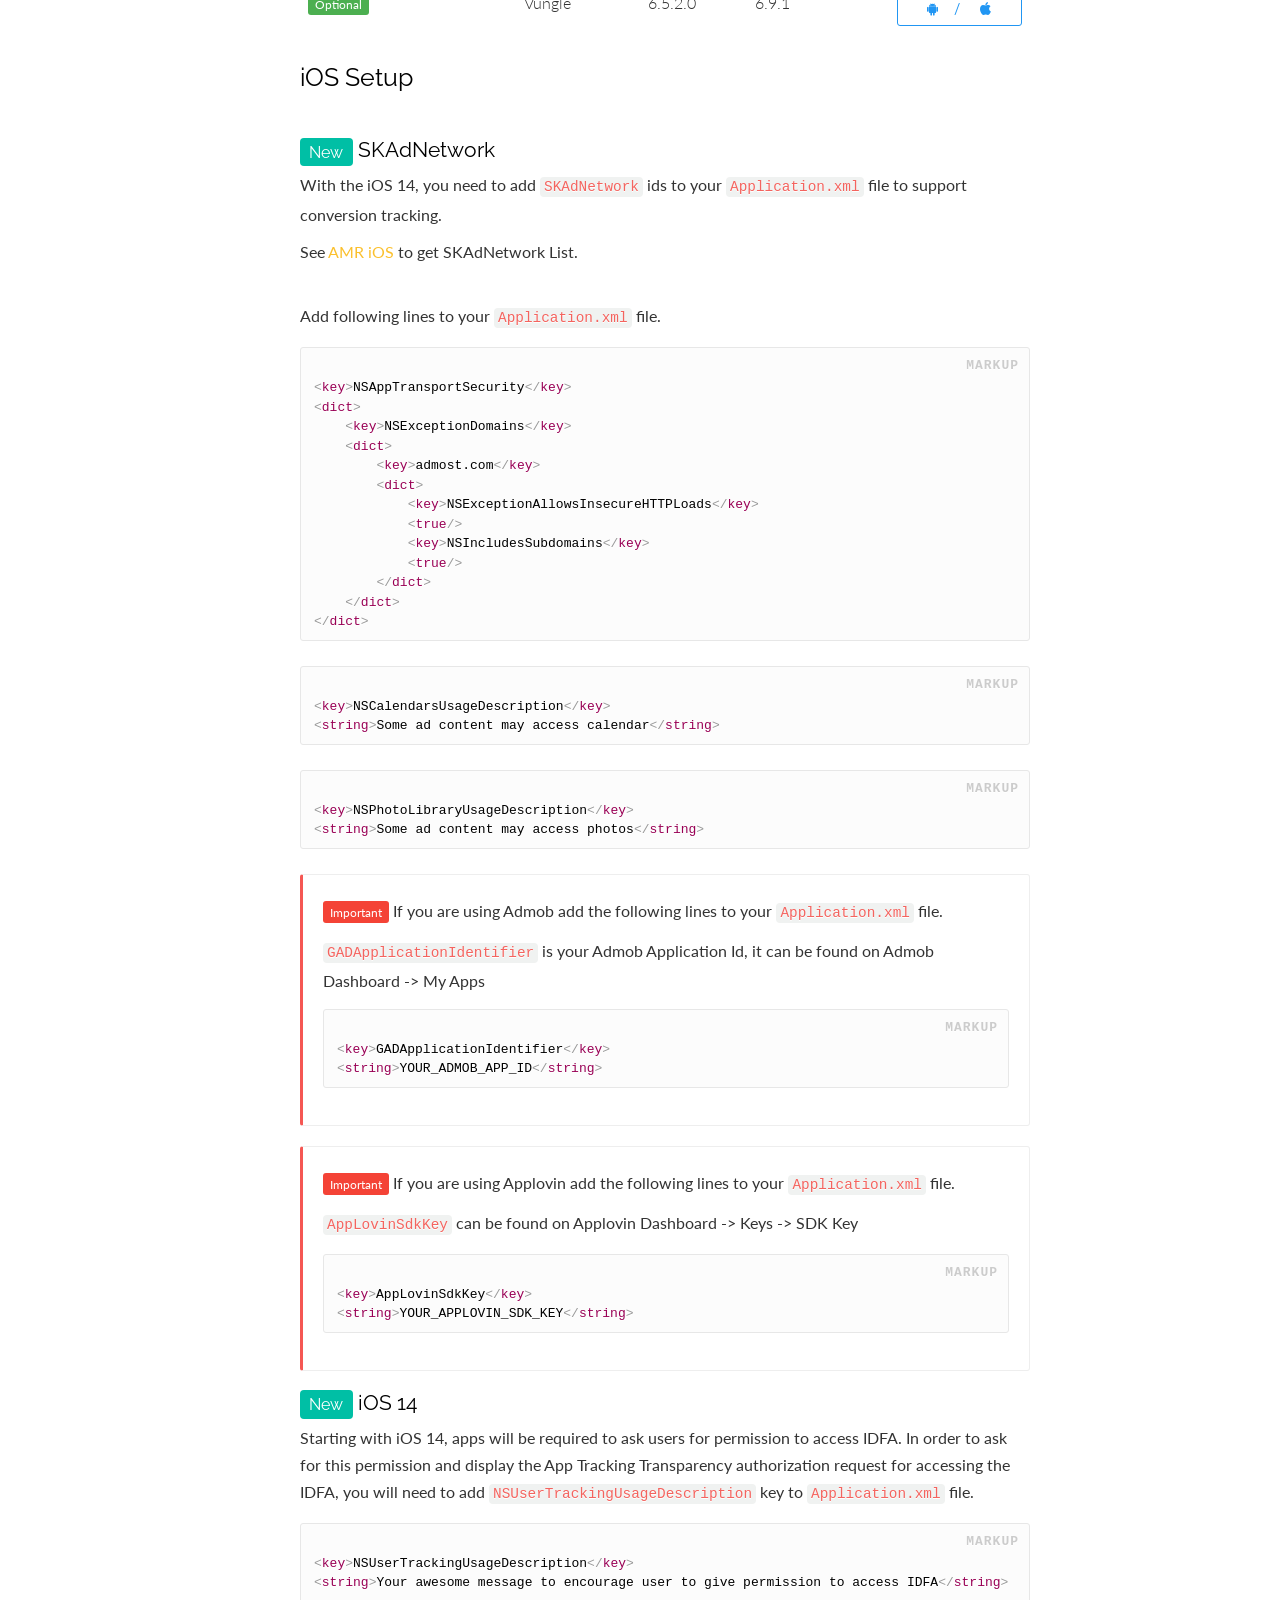
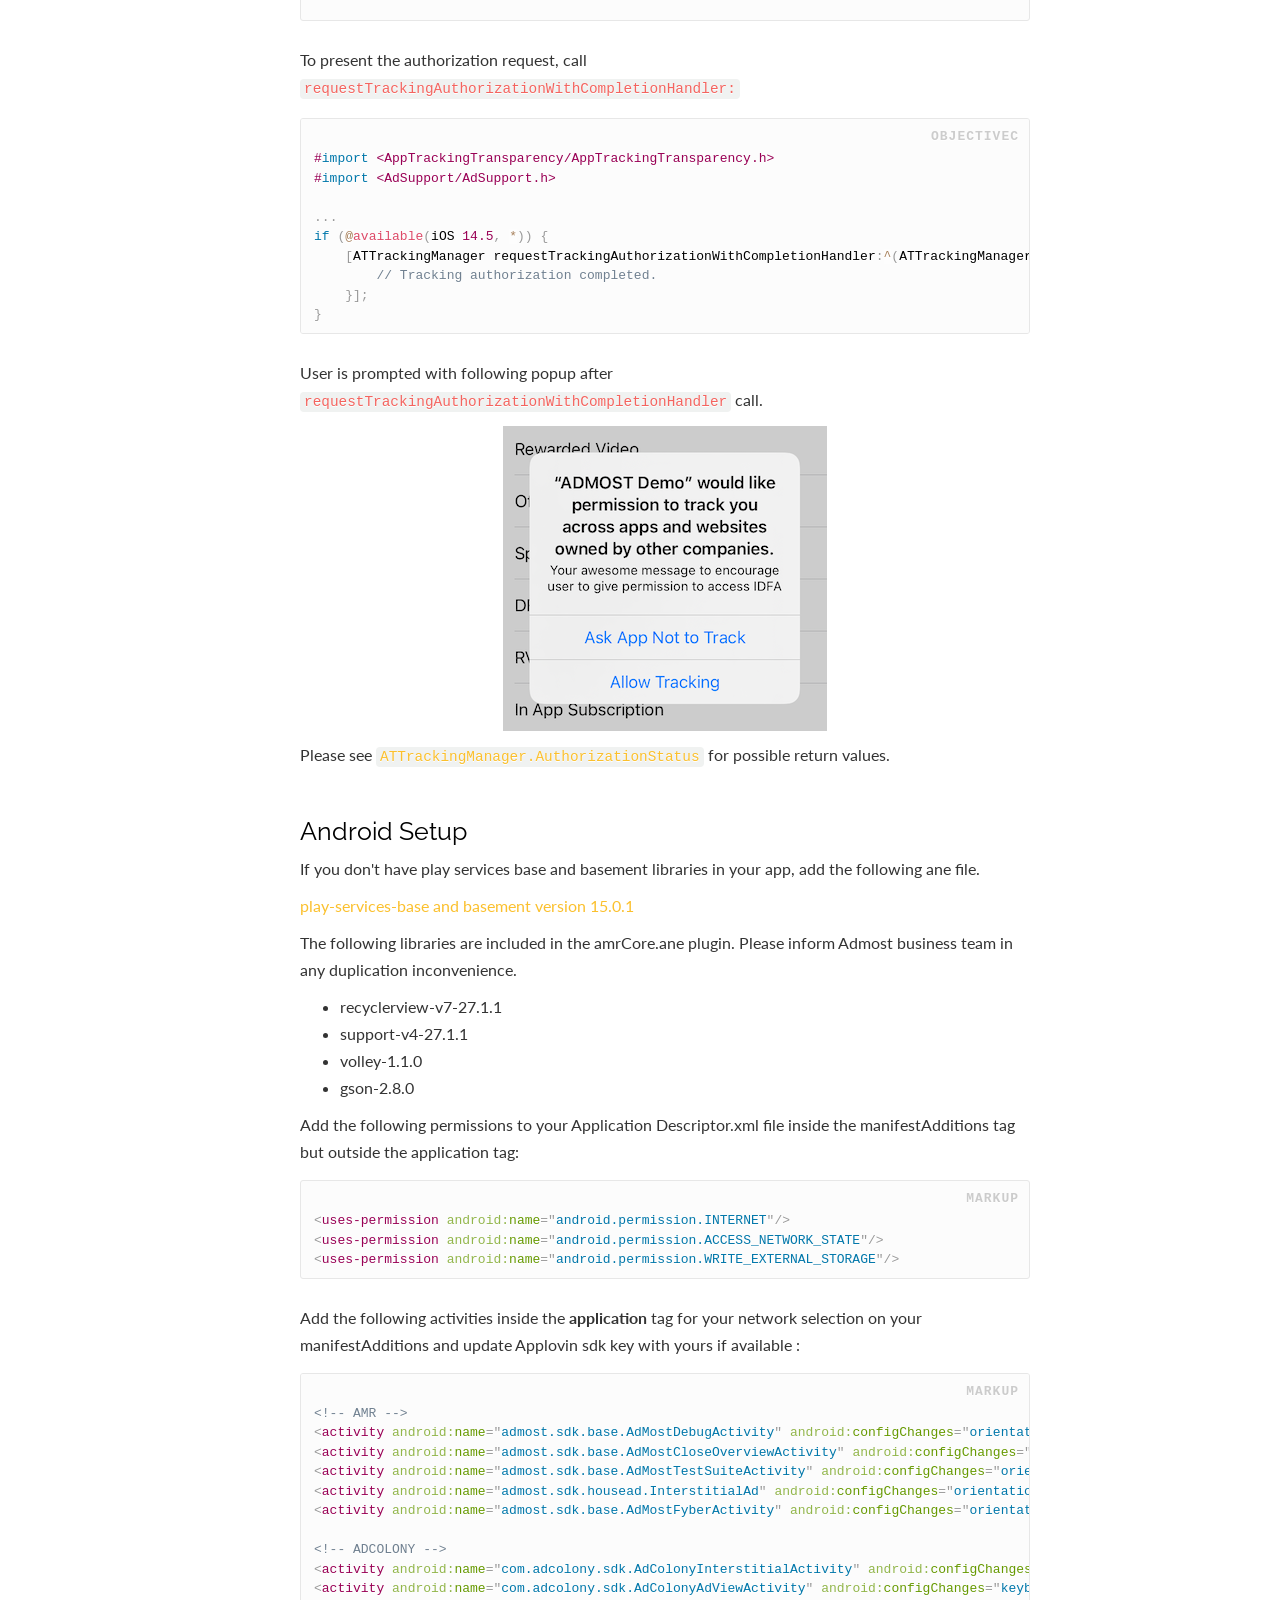
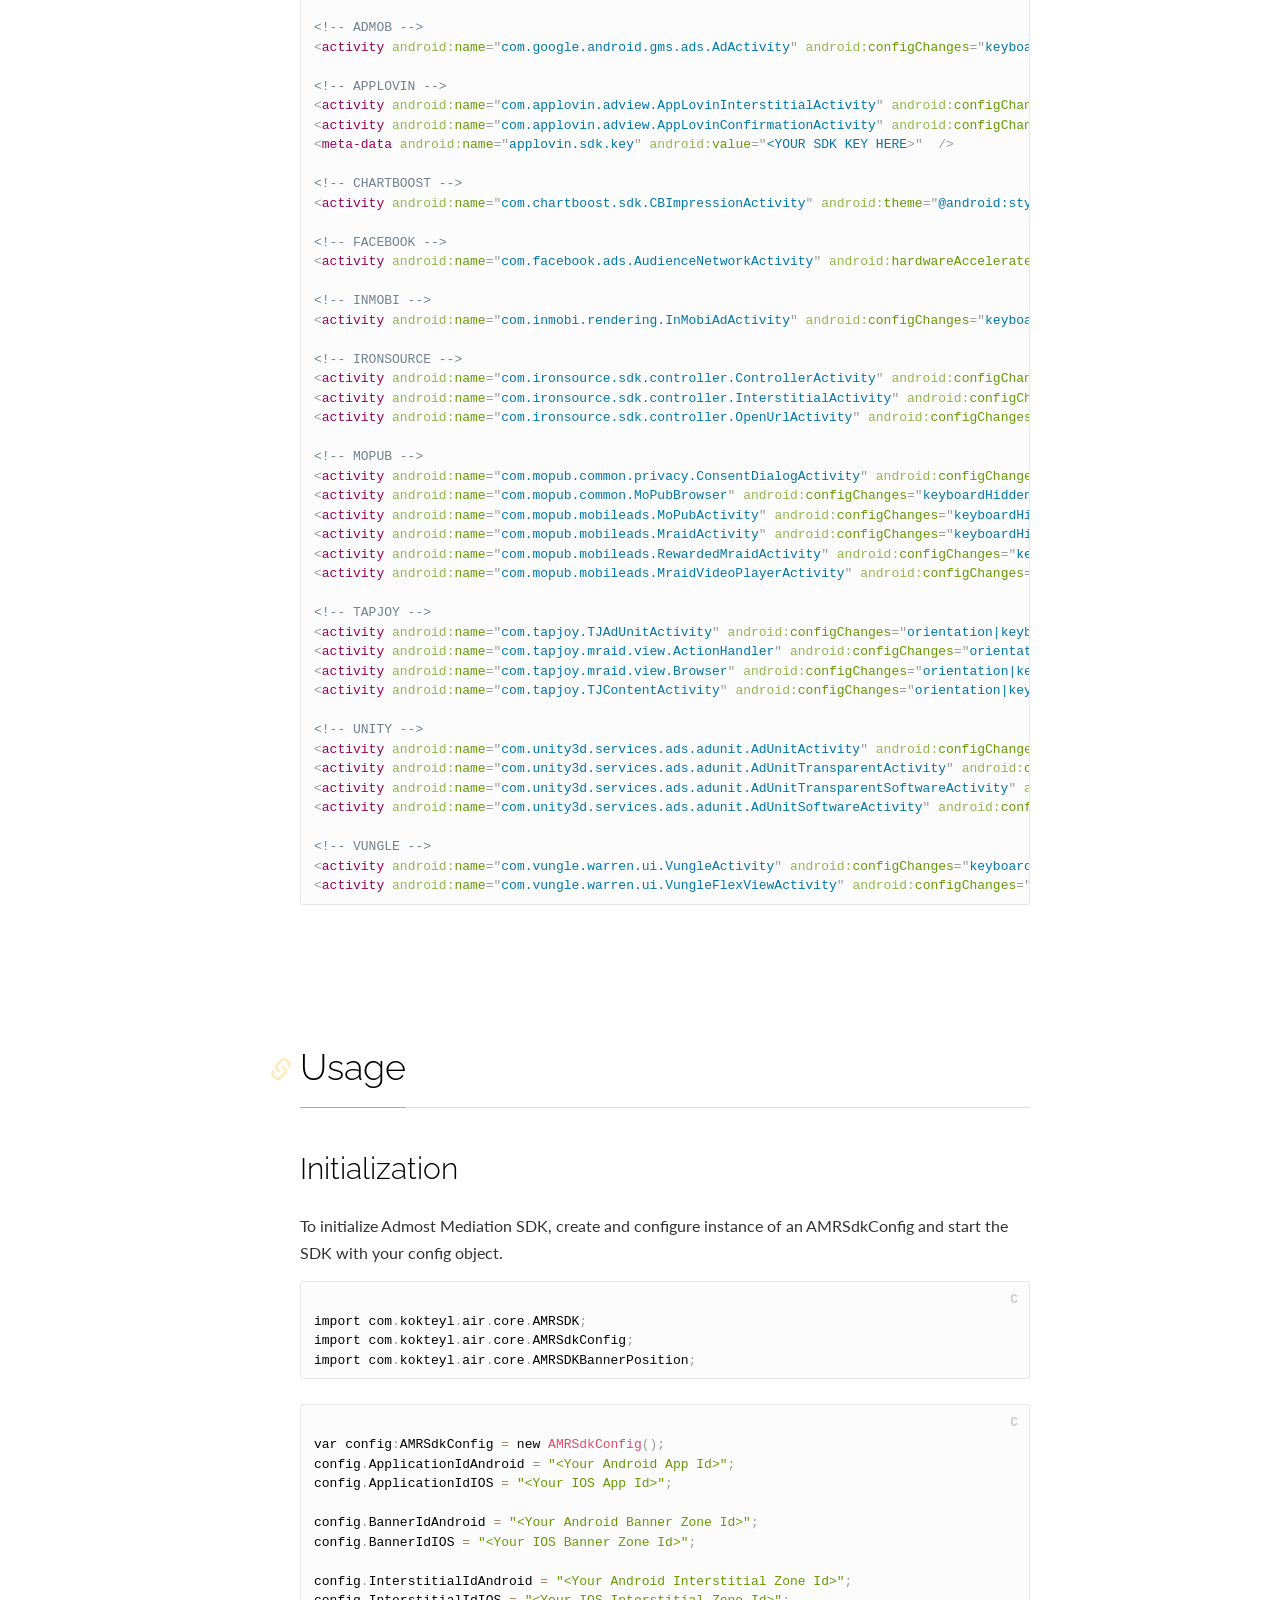
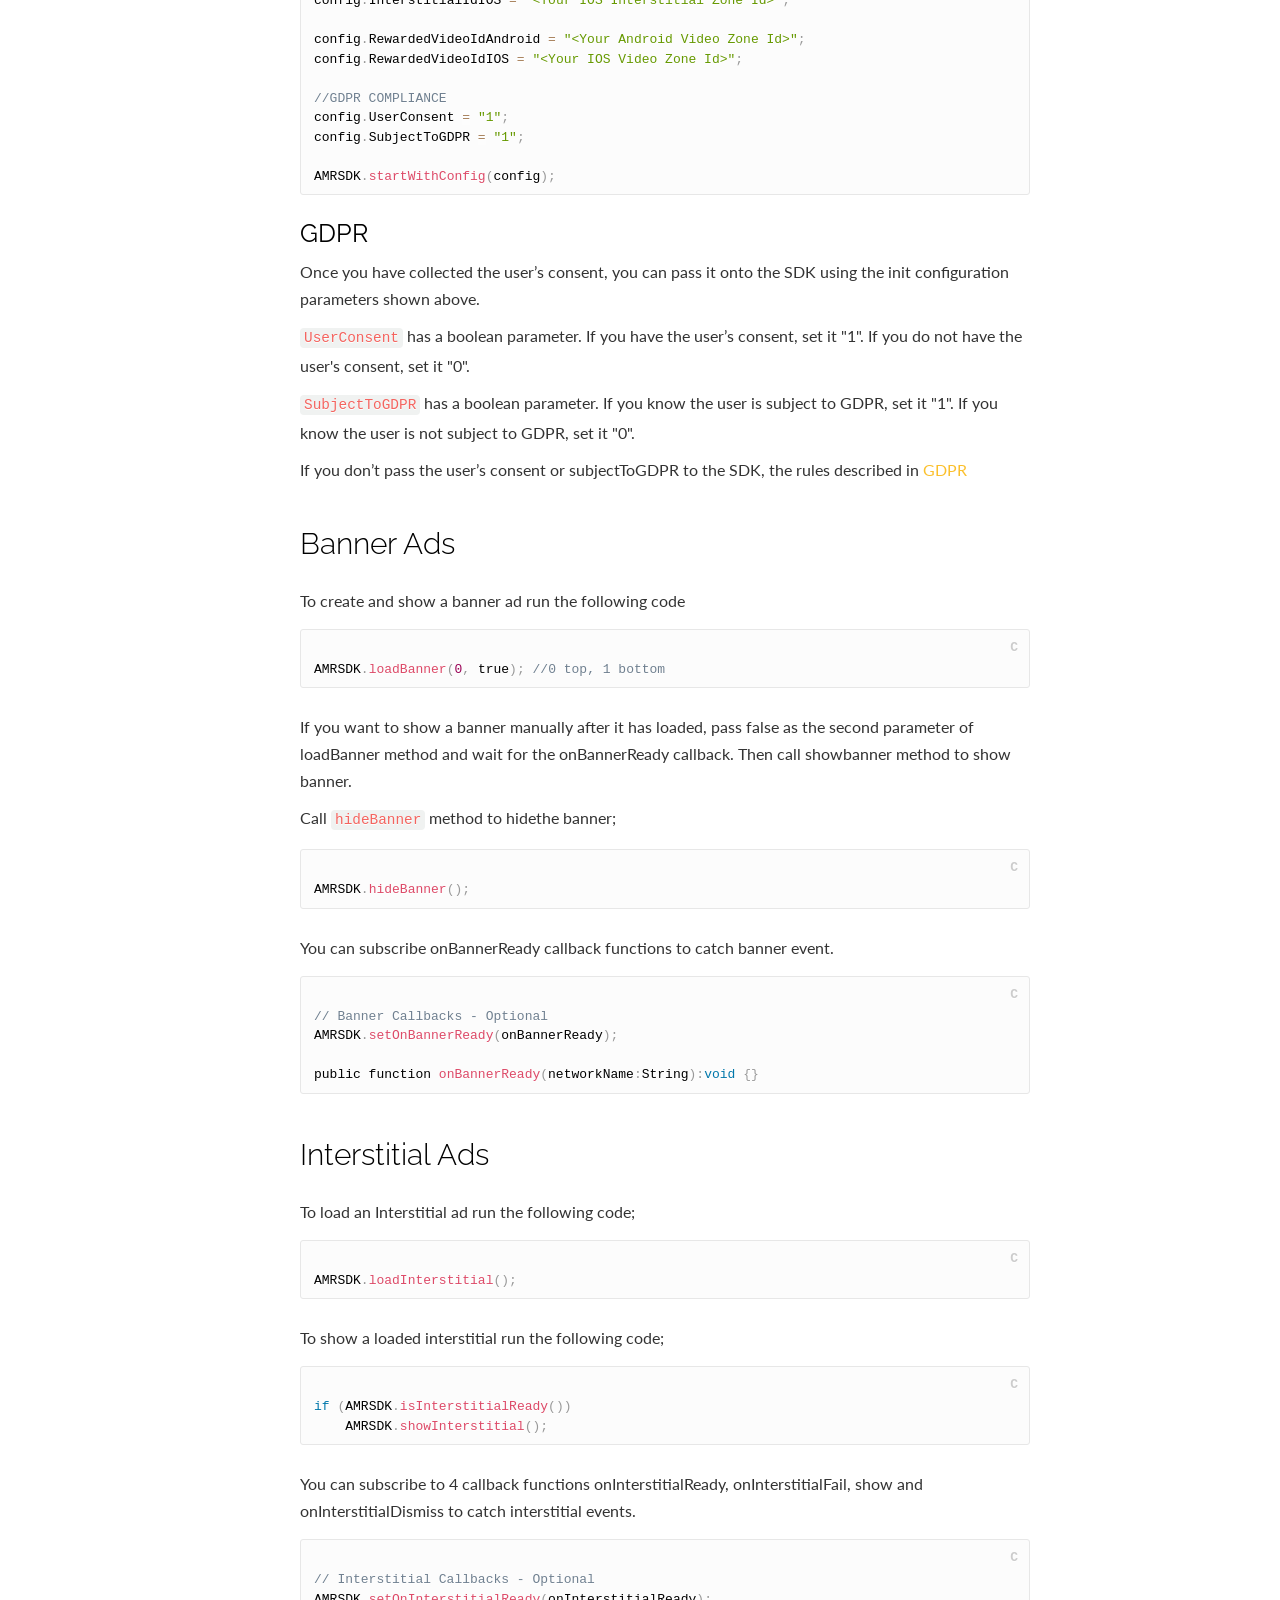
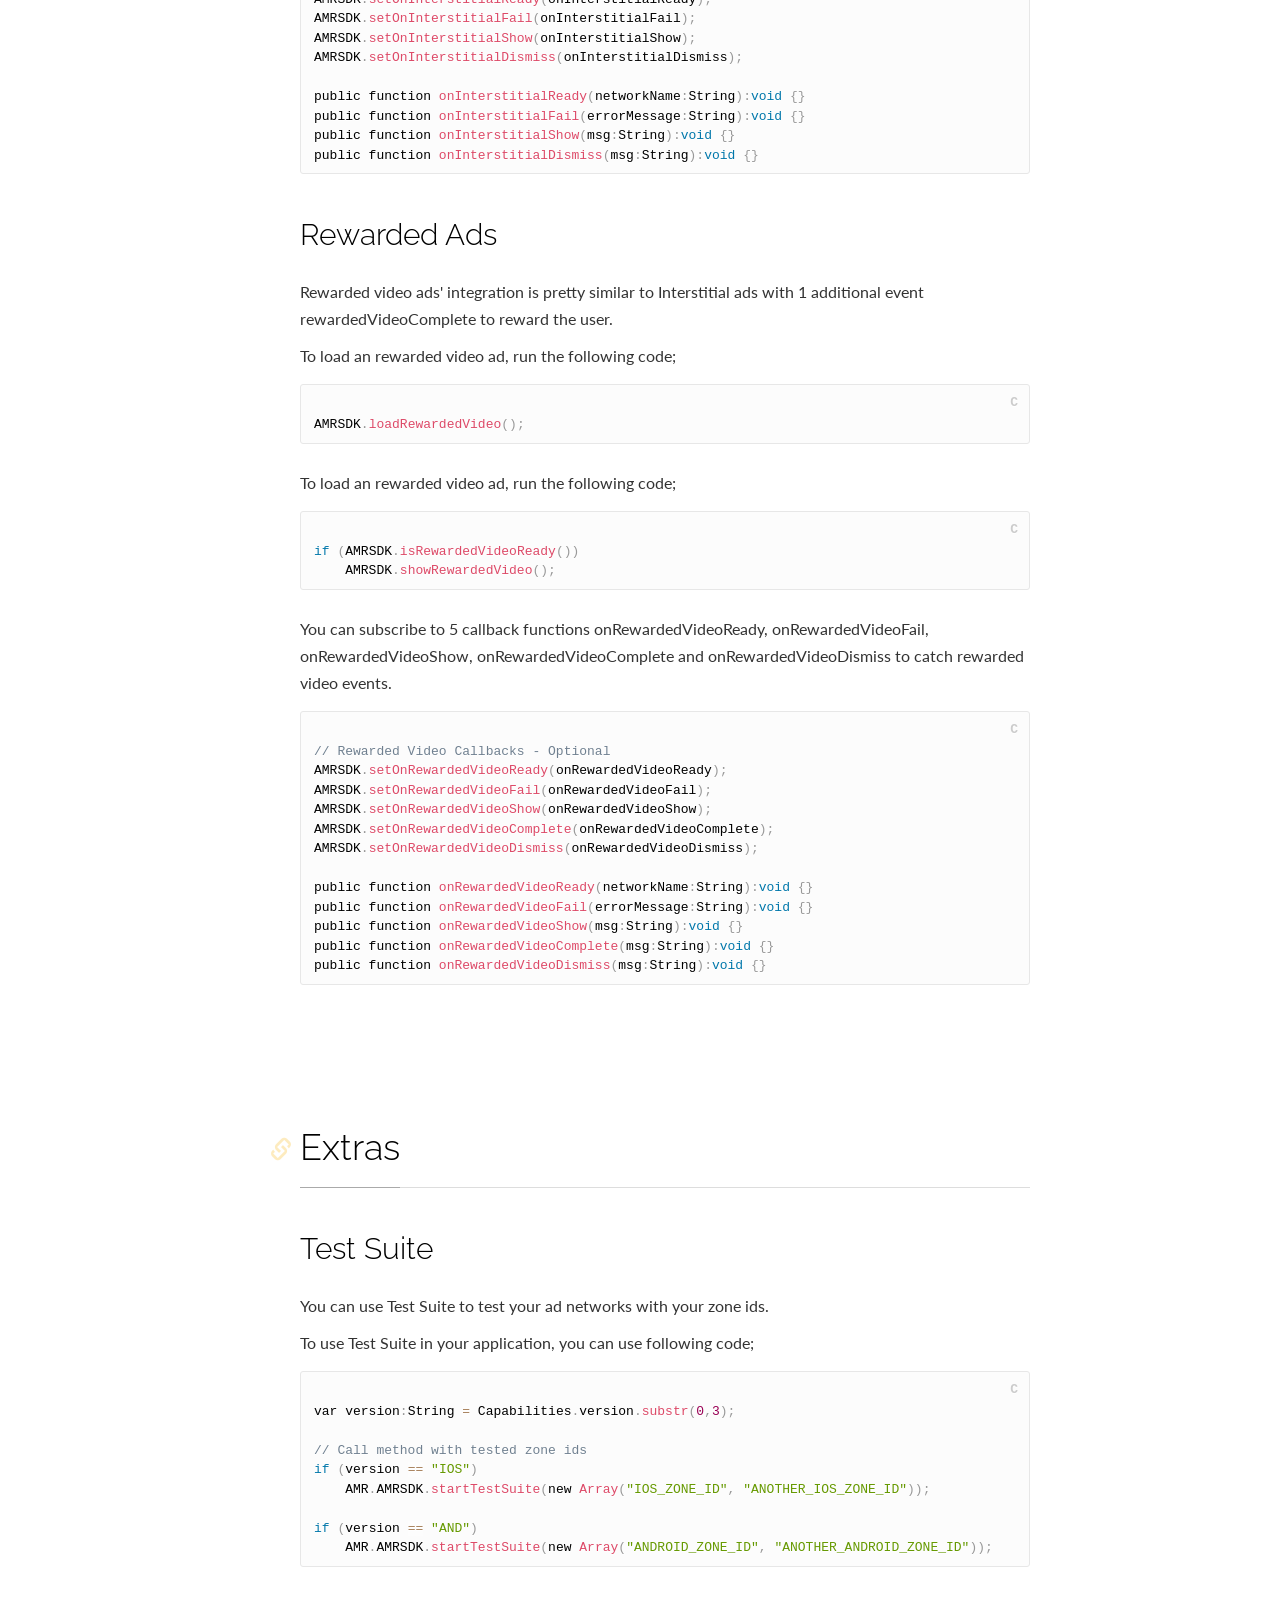
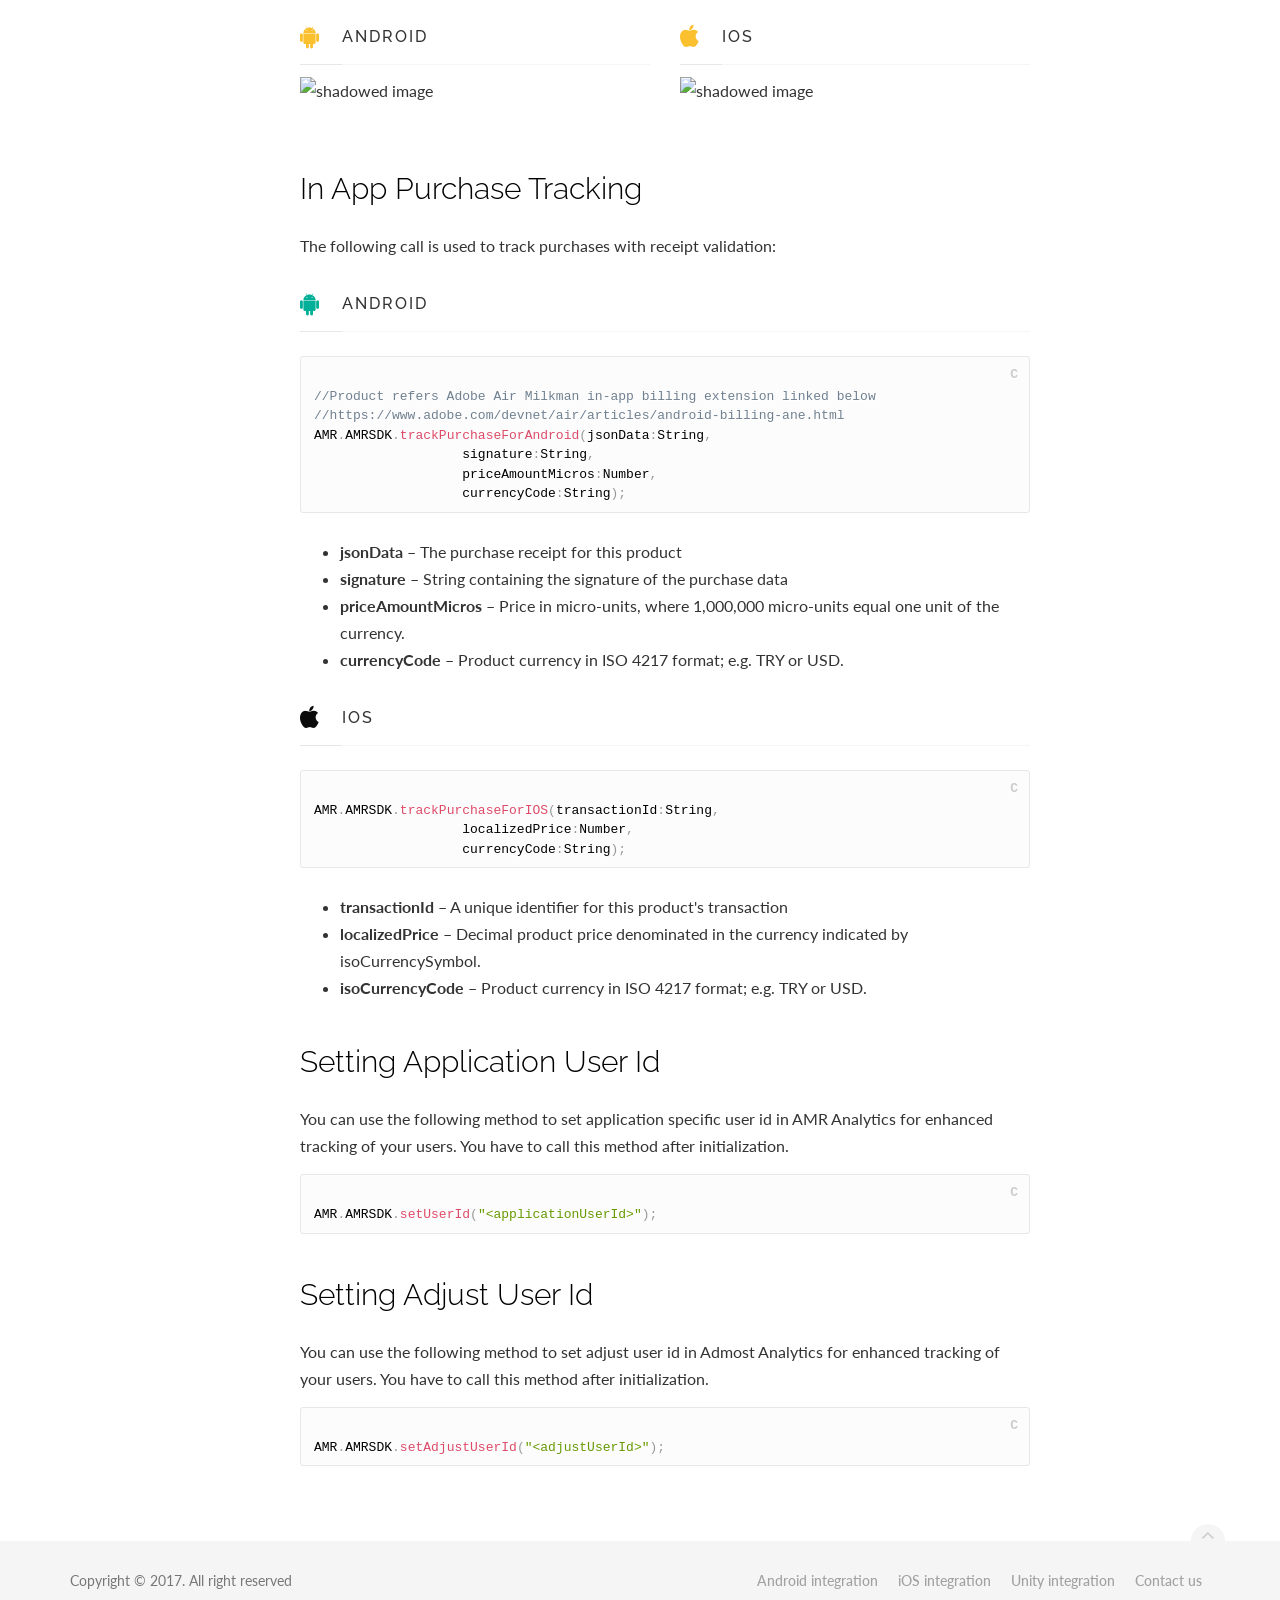
==== commit 0bfe34c6: "facebook fix" ====
--- a/docs/index.html
+++ b/docs/index.html
@@ -266,6 +266,16 @@
                                     </a>
                                 </td>
                             </tr>
+							
+							<tr>
+                                <td><span class="label label-danger">Required for Facebook Android</span></td>
+                                
+                                <td colspan="4">
+                                    <a href="https://github.com/admost/amrair/raw/master/packages/audience_network.dex">
+                                        audience_network.dex file has to be included
+                                    </a>
+                                </td>
+                            </tr>
 
                             <tr>
                                 <td><span class="label label-success">Optional</span></td>
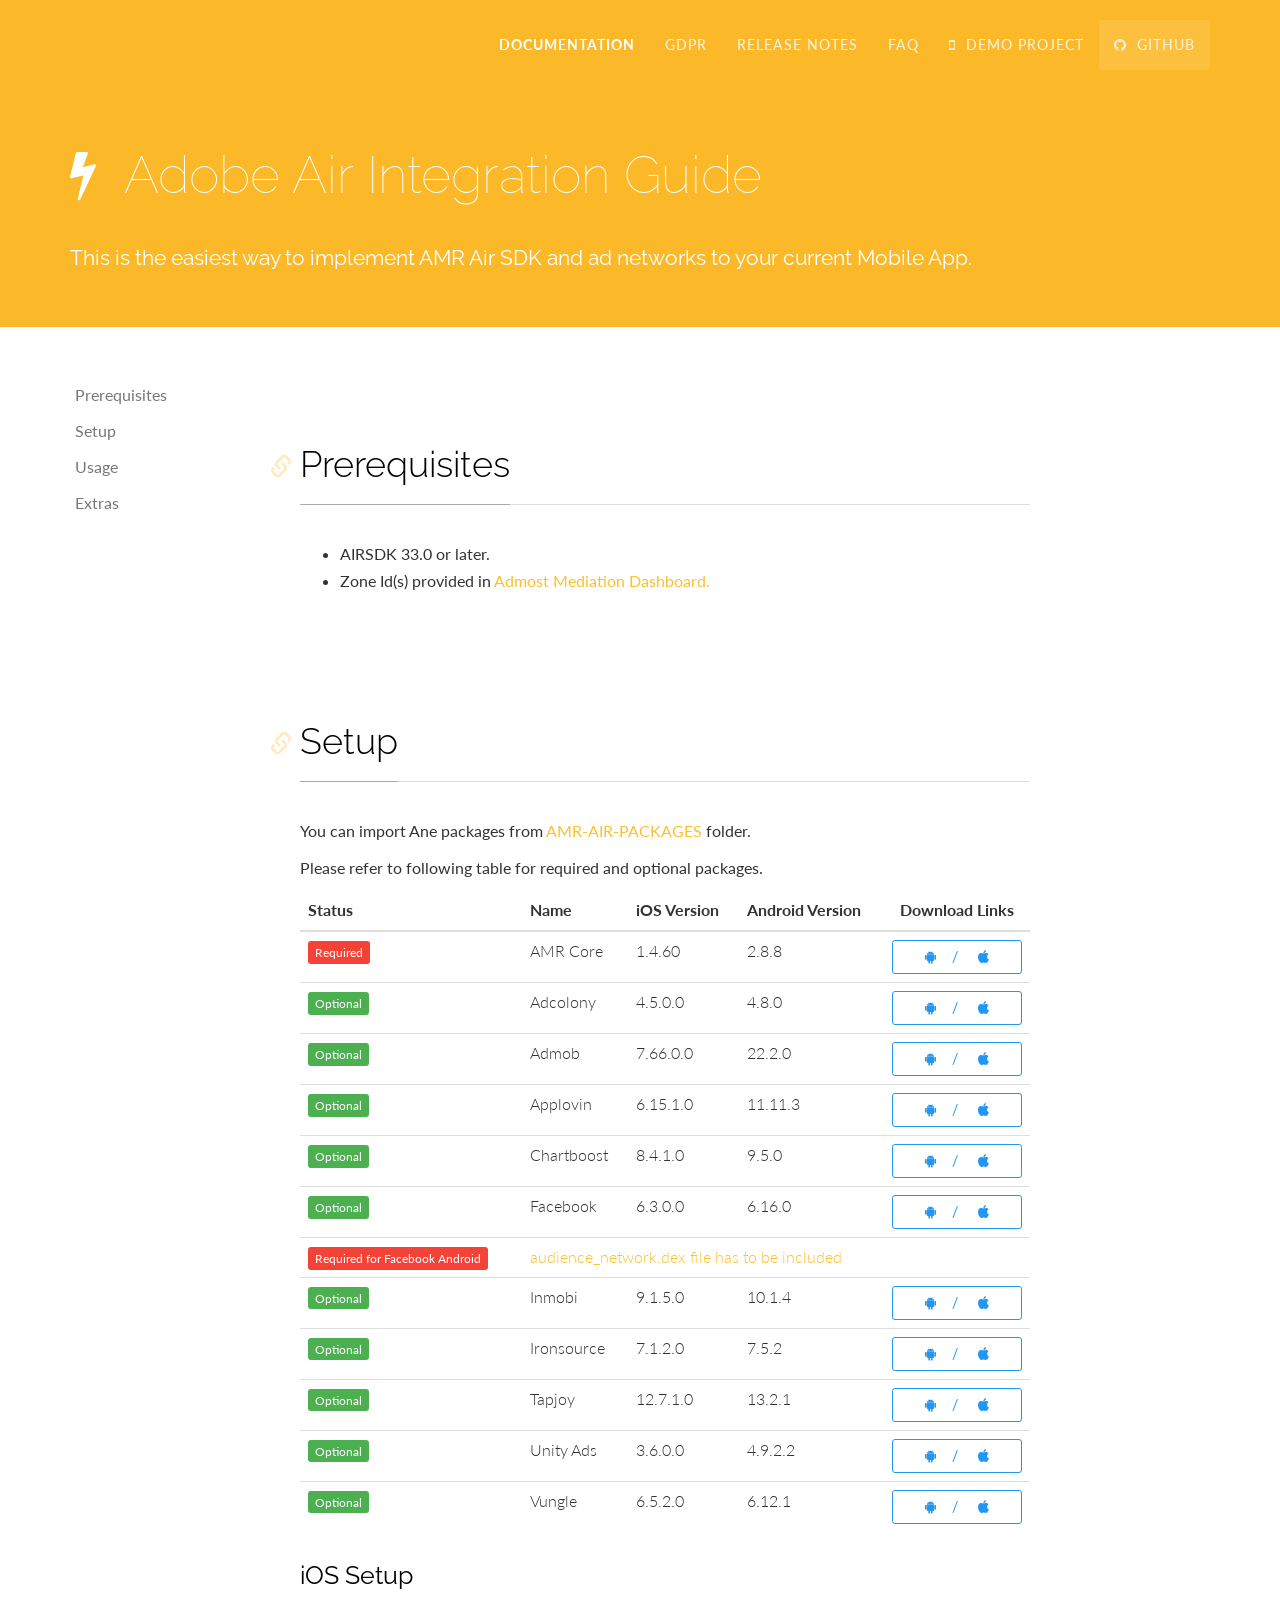
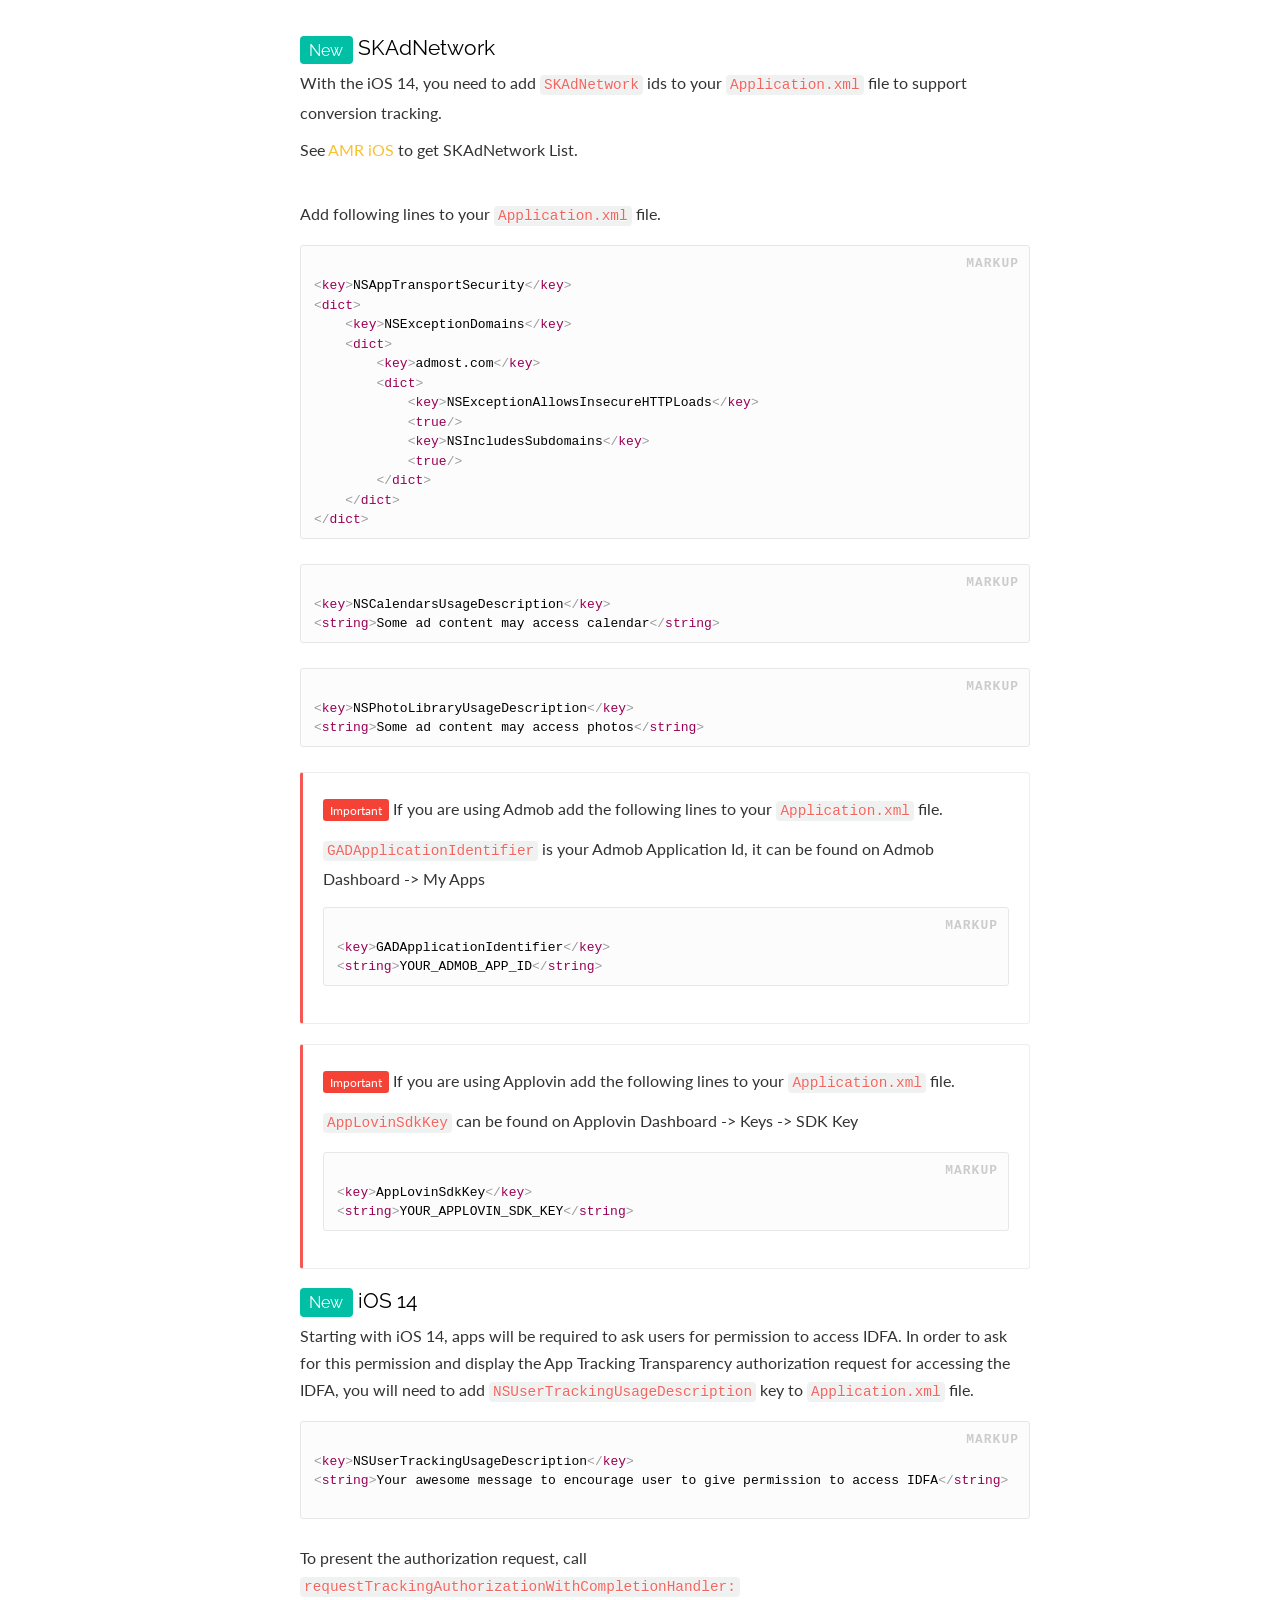
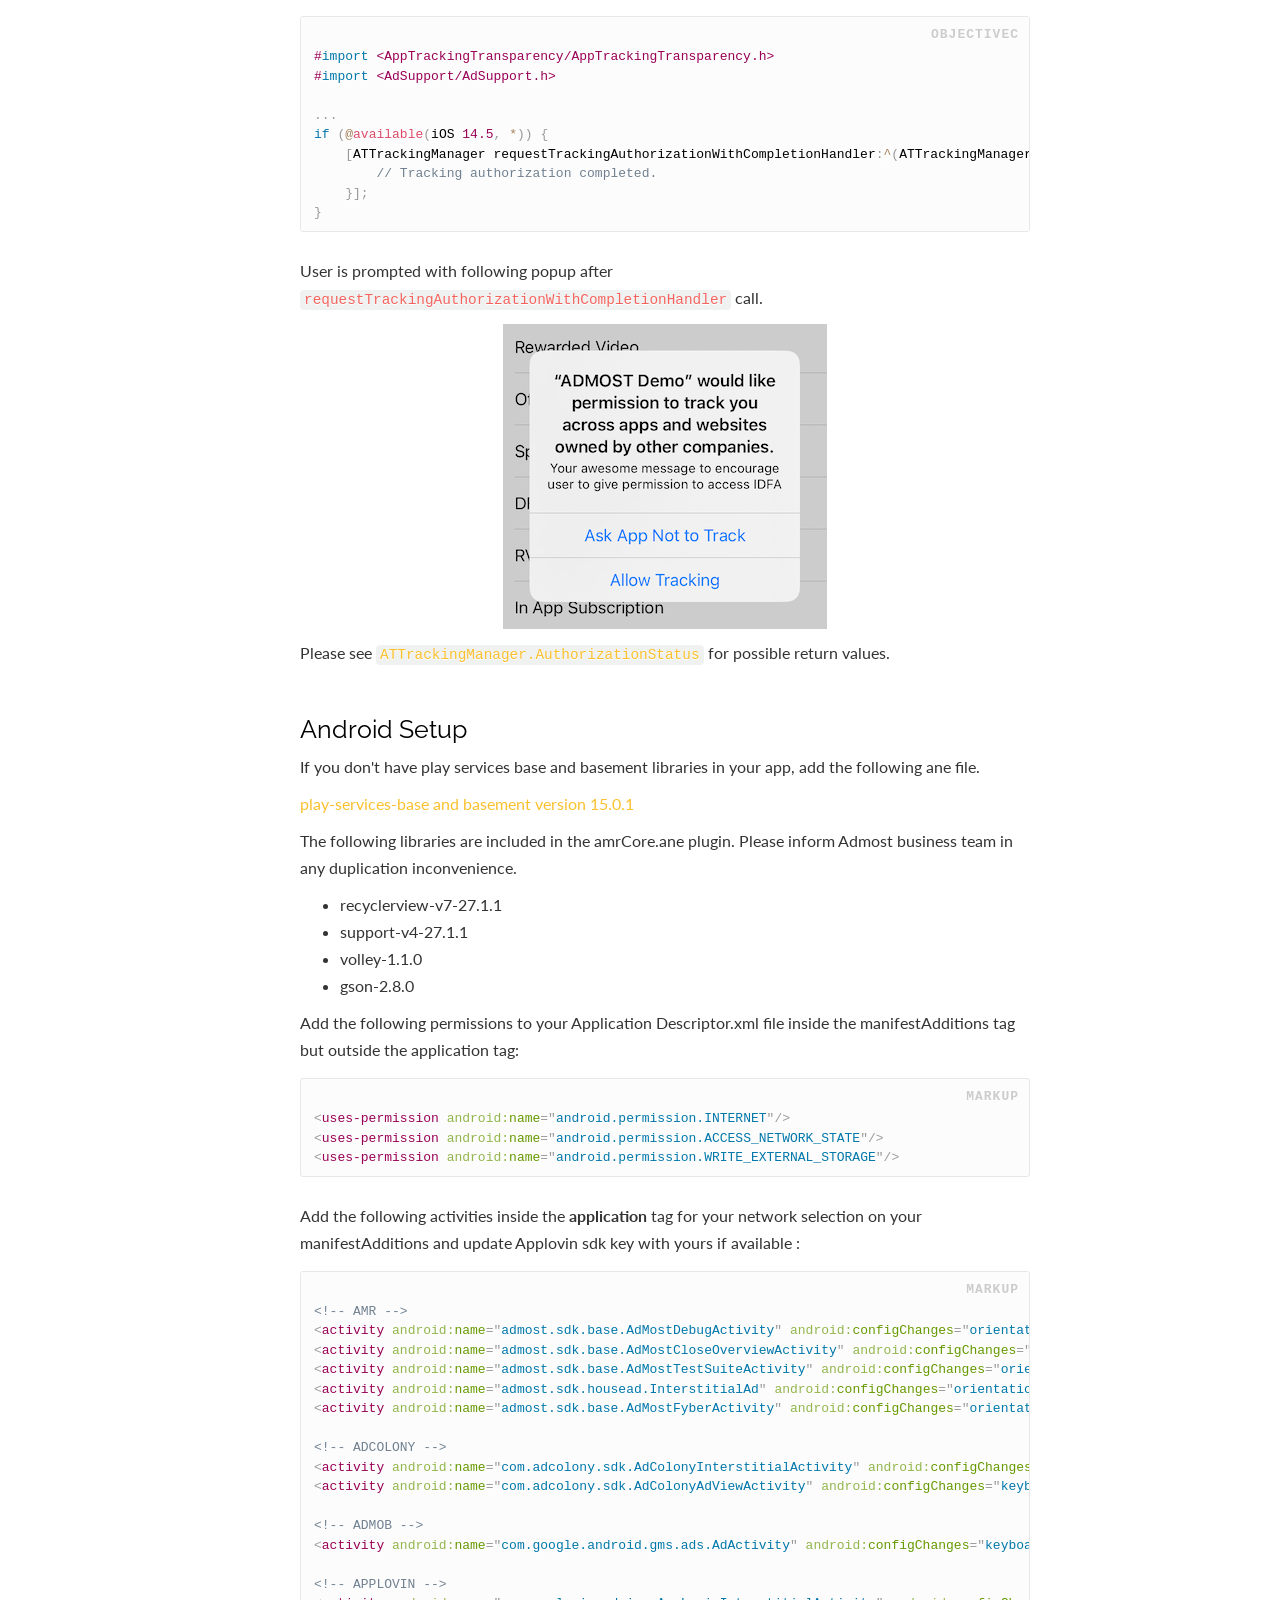
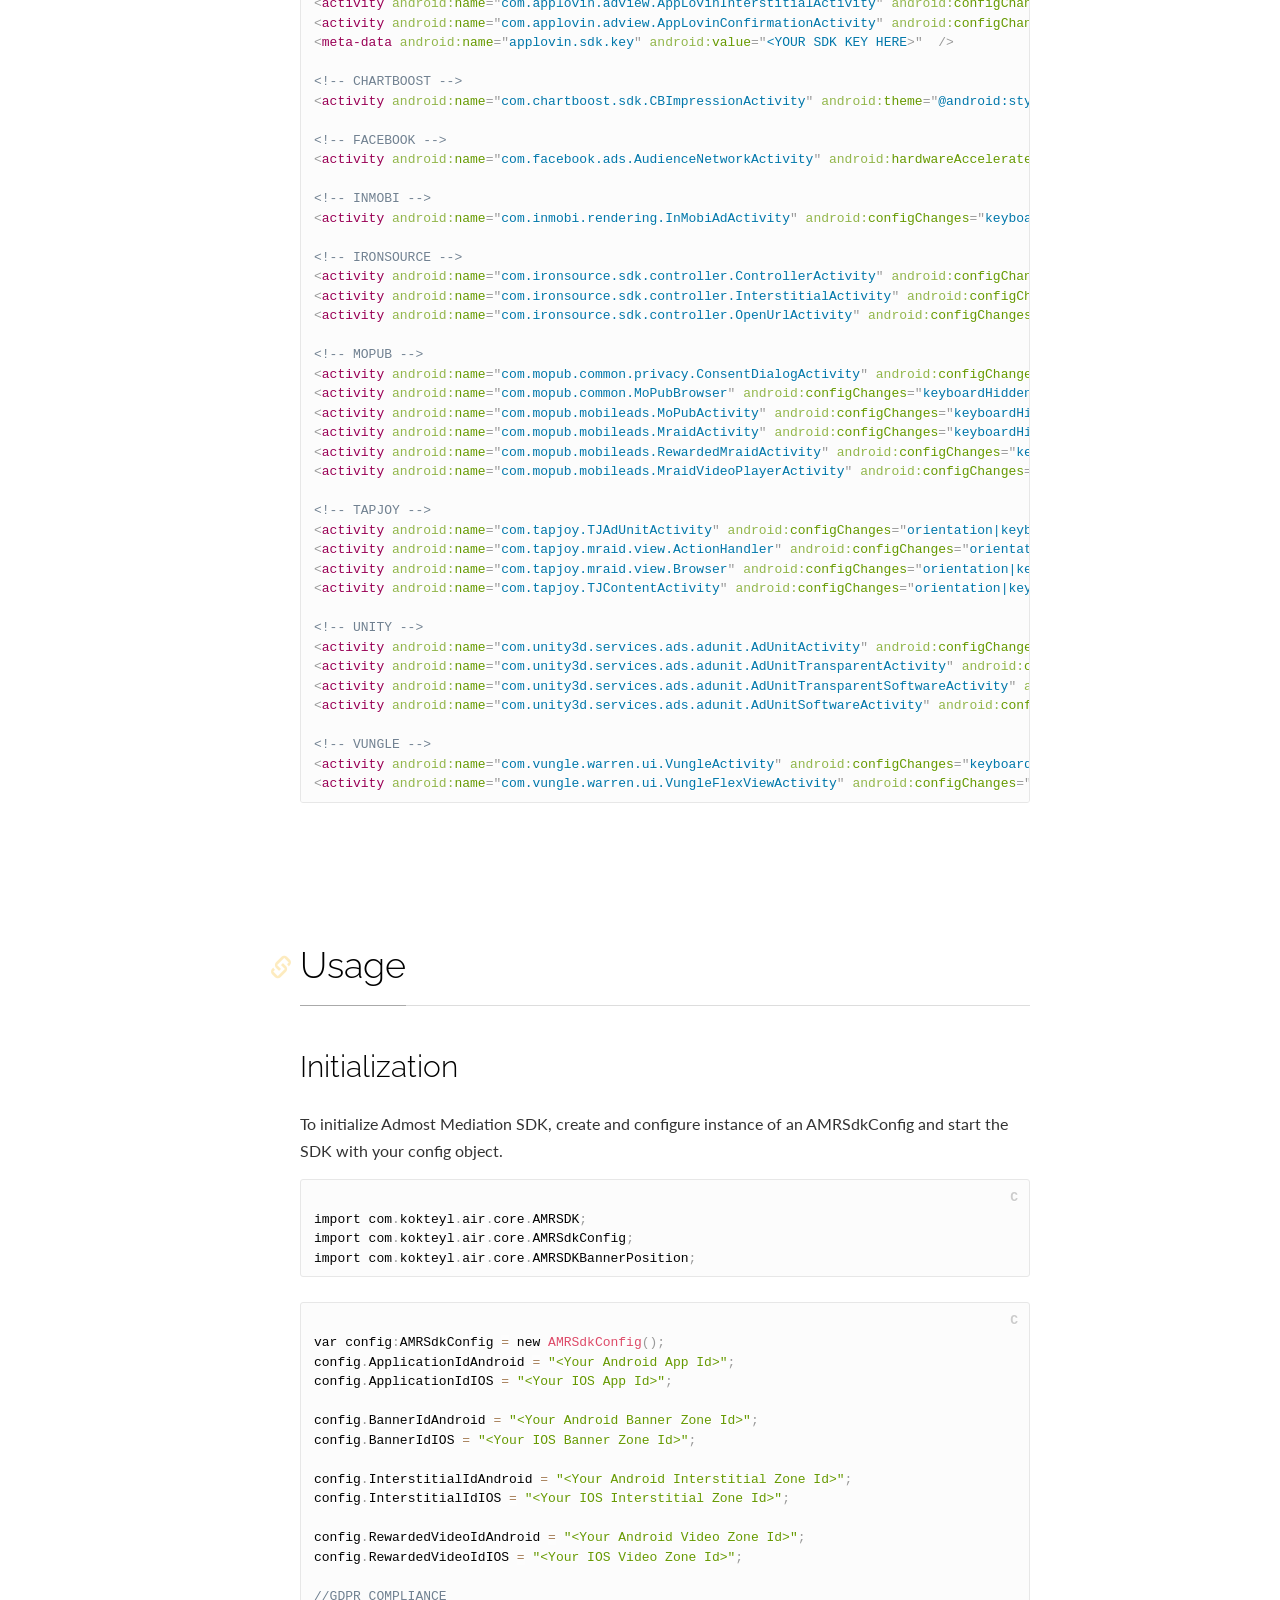
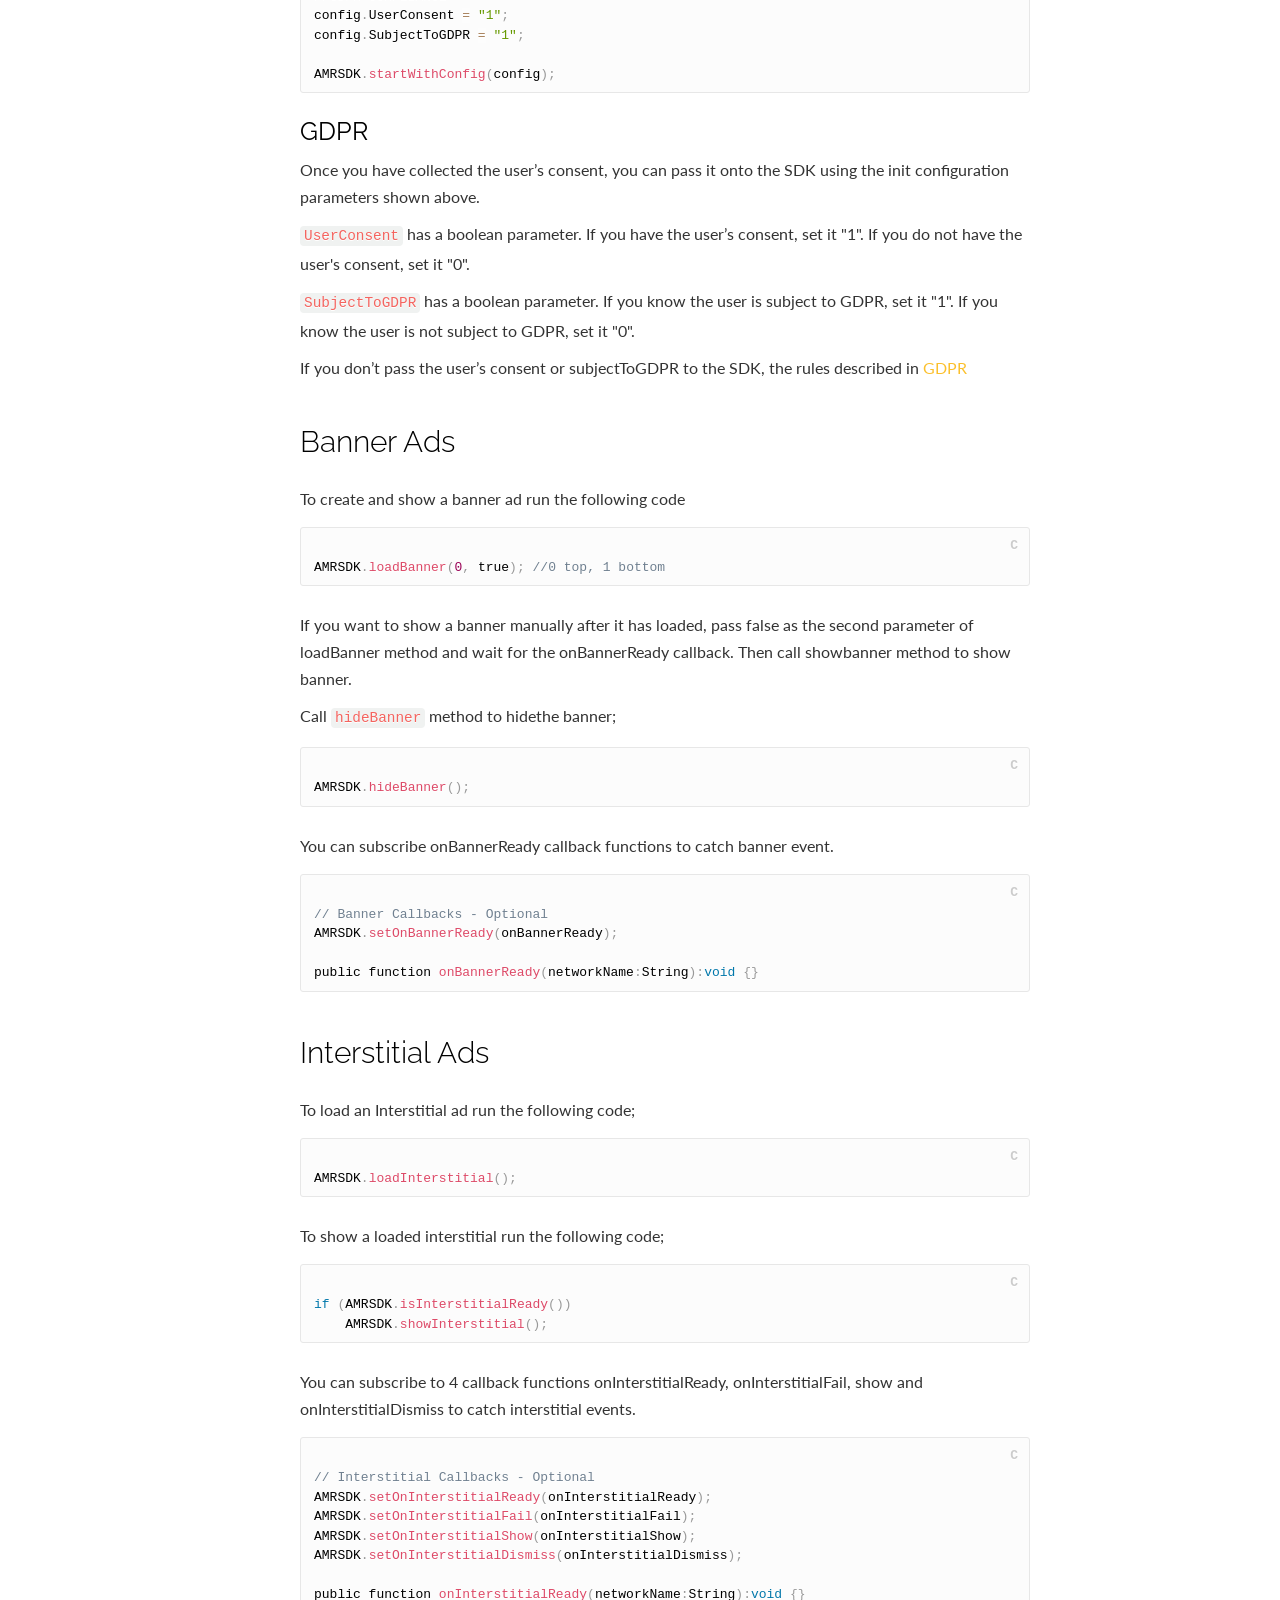
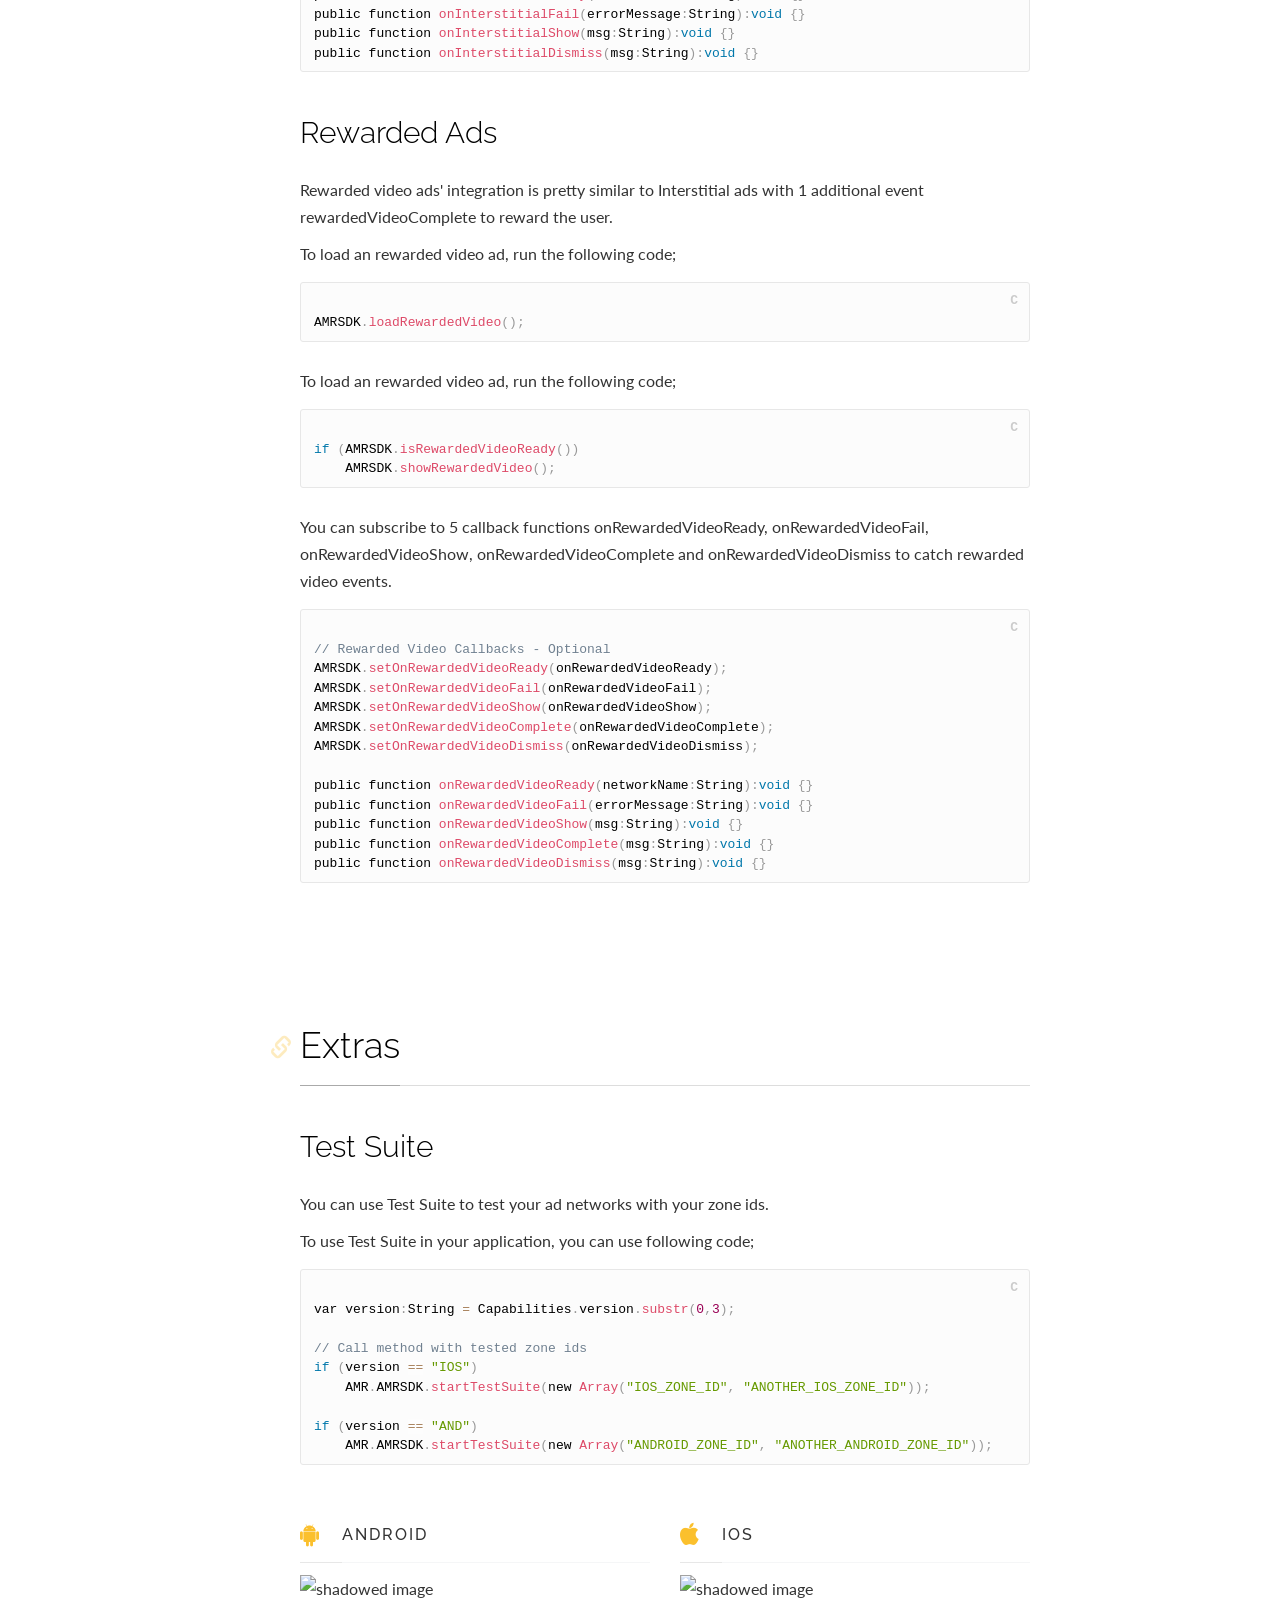
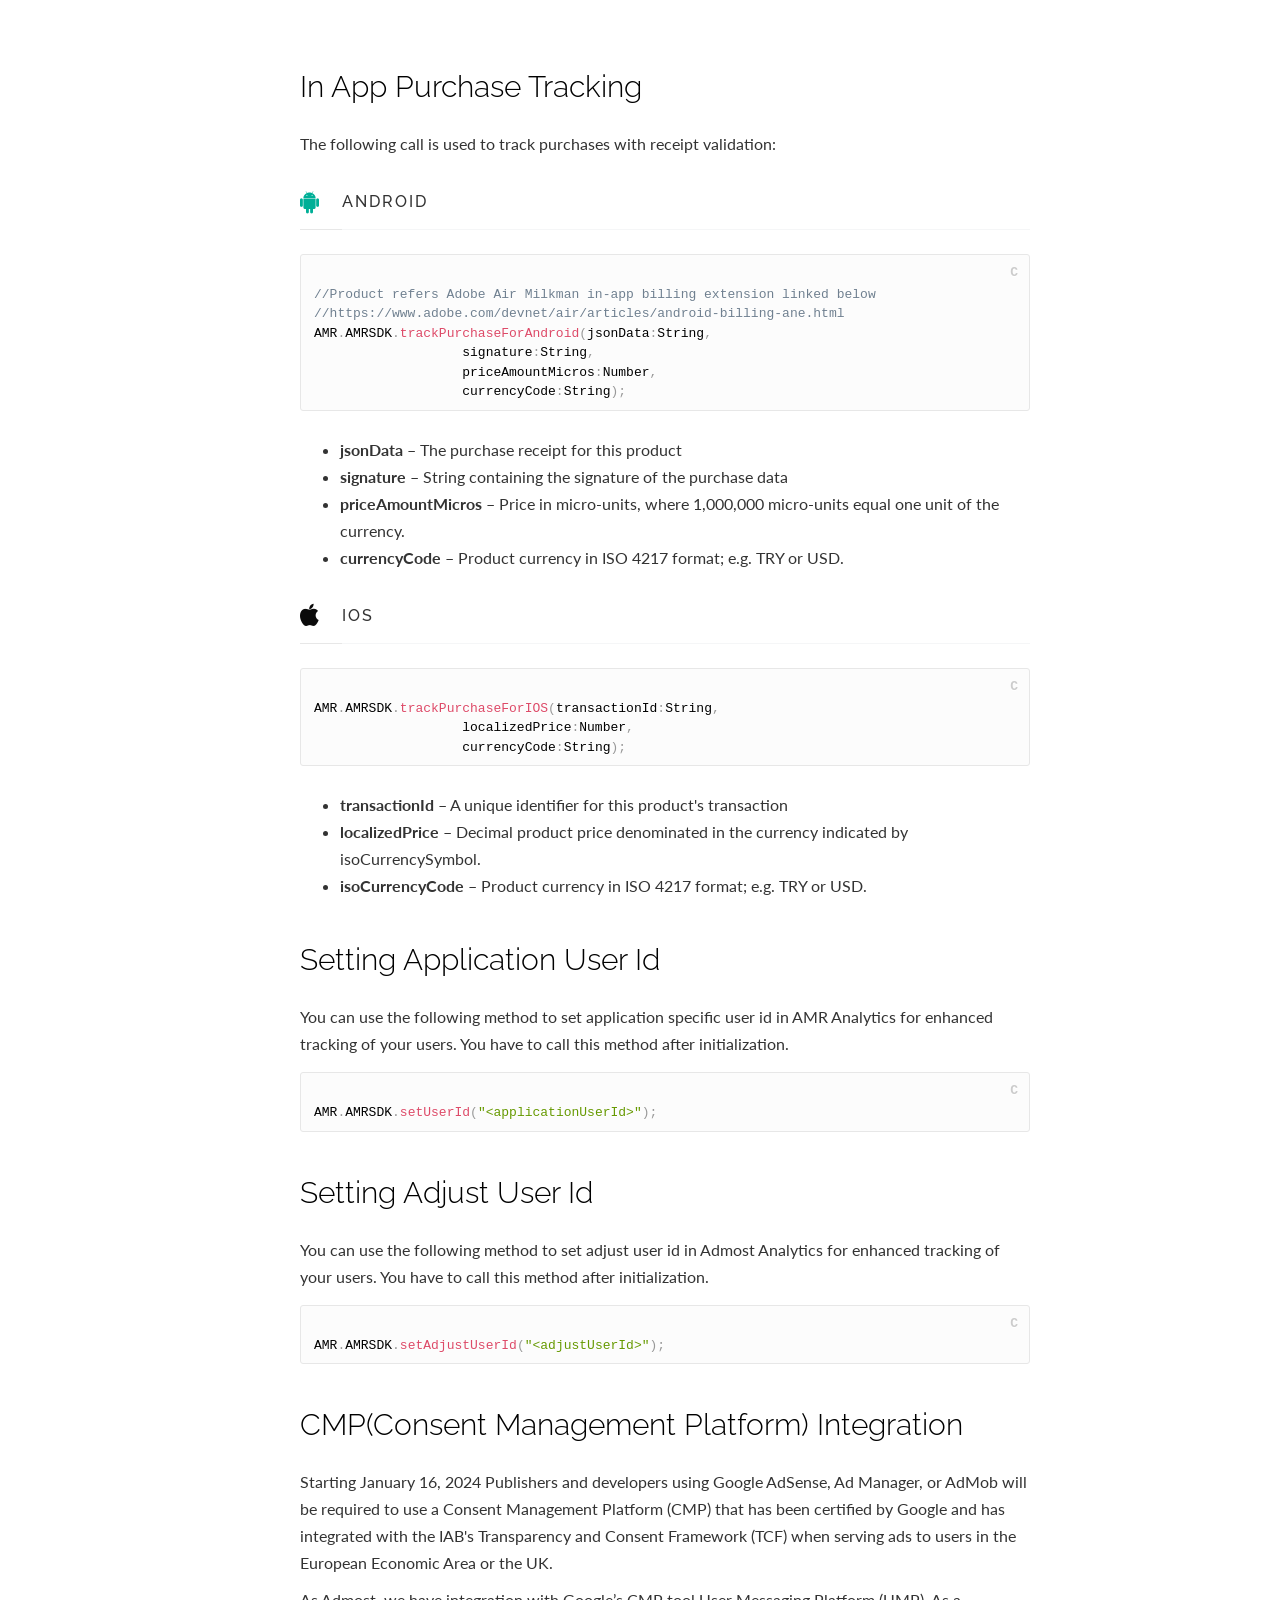
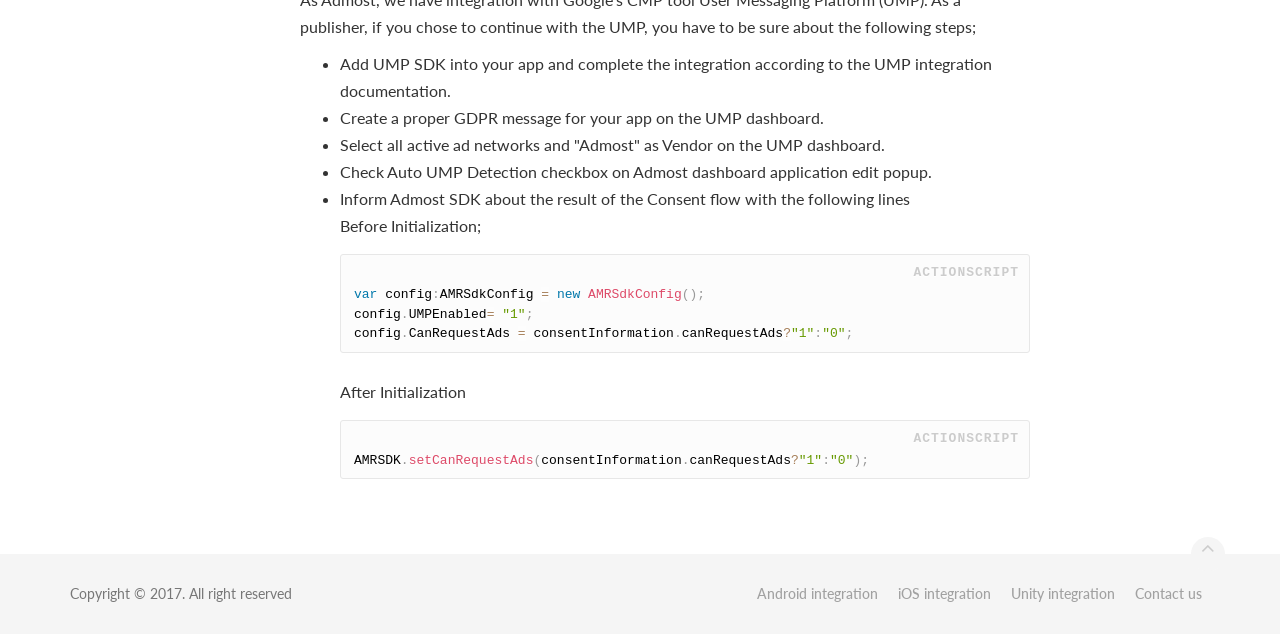
==== commit 58d8f210: "network update ump info added" ====
--- a/docs/index.html
+++ b/docs/index.html
@@ -127,6 +127,7 @@
                         <li><a href="#iap">In App Purchase Tracking</a></li>
                         <li><a href="#senduserid">Setting Application User Id</a></li>
                         <li><a href="#setadjustuserid">Setting Adjust User Id</a></li>
+                        <li><a href="#umpintegration">CMP Integration <span class="label label-teal">NEW</span></a>
                     </ul>
                 </li>
             </ul>
@@ -171,7 +172,7 @@
                                 <td><span class="label label-danger">Required</span></td>
                                 <td>AMR Core</td>
                                 <td>1.4.60</td>
-                                <td>2.3.3</td>
+                                <td>2.8.8</td>
                                 <td colspan="2" class="text-center">
                                     <a href="https://github.com/admost/amrair/raw/master/packages/Admost.ane">
                                     <button type="button" class="btn btn-outline btn-block btn-primary">
@@ -185,7 +186,7 @@
                                 <td><span class="label label-success">Optional</span></td>
                                 <td>Adcolony</td>
                                 <td>4.5.0.0</td>
-                                <td>4.5.0</td>
+                                <td>4.8.0</td>
                                 <td colspan="2" class="text-right">
                                     <a href="https://github.com/admost/amrair/raw/master/packages/AdmostAdcolony.ane">
                                     <button type="button" class="btn btn-outline btn-block btn-primary">
@@ -199,7 +200,7 @@
                                 <td><span class="label label-success">Optional</span></td>
                                 <td>Admob</td>
                                 <td>7.66.0.0</td>
-                                <td>17.2.0</td>
+                                <td>22.2.0</td>
                                 <td colspan="2" class="text-center">
                                     <a href="https://github.com/admost/amrair/raw/master/packages/AdmostAdmob.ane">
                                     <button type="button" class="btn btn-outline btn-block btn-primary">
@@ -208,27 +209,13 @@
                                     </button></a>
                                 </td>
                             </tr>
-
-                            <tr>
-                                <td><span class="label label-success">Optional</span></td>
-                                <td>Admob 19.7.0</td>
-                                <td>7.66.0.0</td>
-                                <td>19.7.0</td>
-                                <td colspan="2" class="text-center">
-                                    <a href="https://github.com/admost/amrair/raw/master/packages/AdmostAdmob.ane">
-                                        <button type="button" class="btn btn-outline btn-block btn-primary">
-                                            <i style="padding-right: 16px;" class="fa fa-android"></i>/
-                                            <i style="padding-left: 16px;" class="fa fa-apple"></i>
-                                        </button>
-                                    </a>
-                                </td>
-                            </tr>
+                            
 
                             <tr>
                                 <td><span class="label label-success">Optional</span></td>
                                 <td>Applovin</td>
                                 <td>6.15.1.0</td>
-                                <td>10.2.0</td>
+                                <td>11.11.3</td>
                                 <td colspan="2" class="text-center">
                                     <a href="https://github.com/admost/amrair/raw/master/packages/AdmostApplovin.ane">
                                     <button type="button" class="btn btn-outline btn-block btn-primary">
@@ -242,7 +229,7 @@
                                 <td><span class="label label-success">Optional</span></td>
                                 <td>Chartboost</td>
                                 <td>8.4.1.0</td>
-                                <td>8.2.0.1</td>
+                                <td>9.5.0</td>
                                 <td colspan="2" class="text-right">
                                     <a href="https://github.com/admost/amrair/raw/master/packages/AdmostChartboost.ane">
                                     <button type="button" class="btn btn-outline btn-block btn-primary">
@@ -256,7 +243,7 @@
                                 <td><span class="label label-success">Optional</span></td>
                                 <td>Facebook</td>
                                 <td>6.3.0.0</td>
-                                <td>6.5.0</td>
+                                <td>6.16.0</td>
                                 <td colspan="2" class="text-center">
                                     <a href="https://github.com/admost/amrair/raw/master/packages/AdmostFacebook.ane">
                                         <button type="button" class="btn btn-outline btn-block btn-primary">
@@ -281,7 +268,7 @@
                                 <td><span class="label label-success">Optional</span></td>
                                 <td>Inmobi</td>
                                 <td>9.1.5.0</td>
-                                <td>9.1.7</td>
+                                <td>10.1.4</td>
                                 <td colspan="2" class="text-right">
                                     <a href="https://github.com/admost/amrair/raw/master/packages/AdmostInmobi.ane">
                                     <button type="button" class="btn btn-outline btn-block btn-primary">
@@ -295,7 +282,7 @@
                                 <td><span class="label label-success">Optional</span></td>
                                 <td>Ironsource</td>
                                 <td>7.1.2.0</td>
-                                <td>7.1.5.1</td>
+                                <td>7.5.2</td>
                                 <td colspan="2" class="text-right">
                                     <a href="https://github.com/admost/amrair/raw/master/packages/AdmostIronsource.ane">
                                     <button type="button" class="btn btn-outline btn-block btn-primary">
@@ -305,25 +292,12 @@
                                     </a> 
                                 </td>
                             </tr>
-							<tr>
-                                <td><span class="label label-success">Optional</span></td>
-                                <td>Mopub</td>
-                                <td>-</td>
-                                <td>5.10.0</td>
-                                <td colspan="2" class="text-right">
-                                    <a href="https://github.com/admost/amrair/raw/master/packages/AdmostMopub.ane">
-                                    <button type="button" class="btn btn-outline btn-block btn-primary">
-                                        <i class="fa fa-android"></i>
-                                    </button>
-                                    </a>
-                                </td>
-                            </tr>
 
                             <tr>
                                 <td><span class="label label-success">Optional</span></td>
                                 <td>Tapjoy</td>
                                 <td>12.7.1.0</td>
-                                <td>12.8.0</td>
+                                <td>13.2.1</td>
                                 <td colspan="2" class="text-right">
                                     <a href="https://github.com/admost/amrair/raw/master/packages/AdmostTapjoy.ane">
                                     <button type="button" class="btn btn-outline btn-block btn-primary">
@@ -337,7 +311,7 @@
                                 <td><span class="label label-success">Optional</span></td>
                                 <td>Unity Ads</td>
                                 <td>3.6.0.0</td>
-                                <td>3.7.1</td>
+                                <td>4.9.2.2</td>
                                 <td colspan="2" class="text-center">
                                     <a href="https://github.com/admost/amrair/raw/master/packages/AdmostUnity.ane">
                                     <button type="button" class="btn btn-outline btn-block btn-primary">
@@ -351,7 +325,7 @@
                                 <td><span class="label label-success">Optional</span></td>
                                 <td>Vungle</td>
                                 <td>6.5.2.0</td>
-                                <td>6.9.1</td>
+                                <td>6.12.1</td>
                                 <td colspan="2" class="text-center">
                                     <a href="https://github.com/admost/amrair/raw/master/packages/AdmostVungle.ane">
                                     <button type="button" class="btn btn-outline btn-block btn-primary">
@@ -782,6 +756,37 @@
                 <pre><code class="language-c">
 AMR.AMRSDK.setAdjustUserId(&quot;&lt;adjustUserId&gt;&quot;);
                 </code></pre>
+
+                <h3 id="umpintegration">CMP(Consent Management Platform) Integration</h3>
+                <p>
+                    Starting January 16, 2024 Publishers and developers using Google AdSense, Ad Manager, or AdMob will be required to use a Consent Management Platform (CMP) that has been certified by Google and has integrated with the IAB's Transparency and Consent Framework (TCF) when serving ads to users in the European Economic Area or the UK.
+                </p>
+                <p>
+                    As Admost, we have integration with Google’s CMP tool User Messaging Platform (UMP). As a publisher, if you chose to continue with the UMP, you have to be sure about the following steps;
+                </p>
+                <ul>
+                    <li>Add UMP SDK into your app and complete the integration according to the UMP integration documentation.</li>
+                    <li>Create a proper GDPR message for your app on the UMP dashboard.</li>
+                    <li>Select all active ad networks and "Admost" as Vendor on the UMP dashboard.</li>
+                    <li>Check Auto UMP Detection checkbox on Admost dashboard application edit popup.</li>
+                    <li>Inform Admost SDK about the result of the Consent flow with the following lines
+                        <p>
+                            Before Initialization;
+                        <pre><code class="language-actionscript">
+                            var config:AMRSdkConfig = new AMRSdkConfig();
+config.UMPEnabled= "1";
+config.CanRequestAds = consentInformation.canRequestAds?"1":"0";
+                                    </code></pre>
+                        After Initialization
+                        <pre><code class="language-actionscript">
+                            AMRSDK.setCanRequestAds(consentInformation.canRequestAds?"1":"0");
+                                    </code></pre>
+                        </p>
+    
+    
+                    </li>
+                </ul>
+            
 			
         </article>
 		
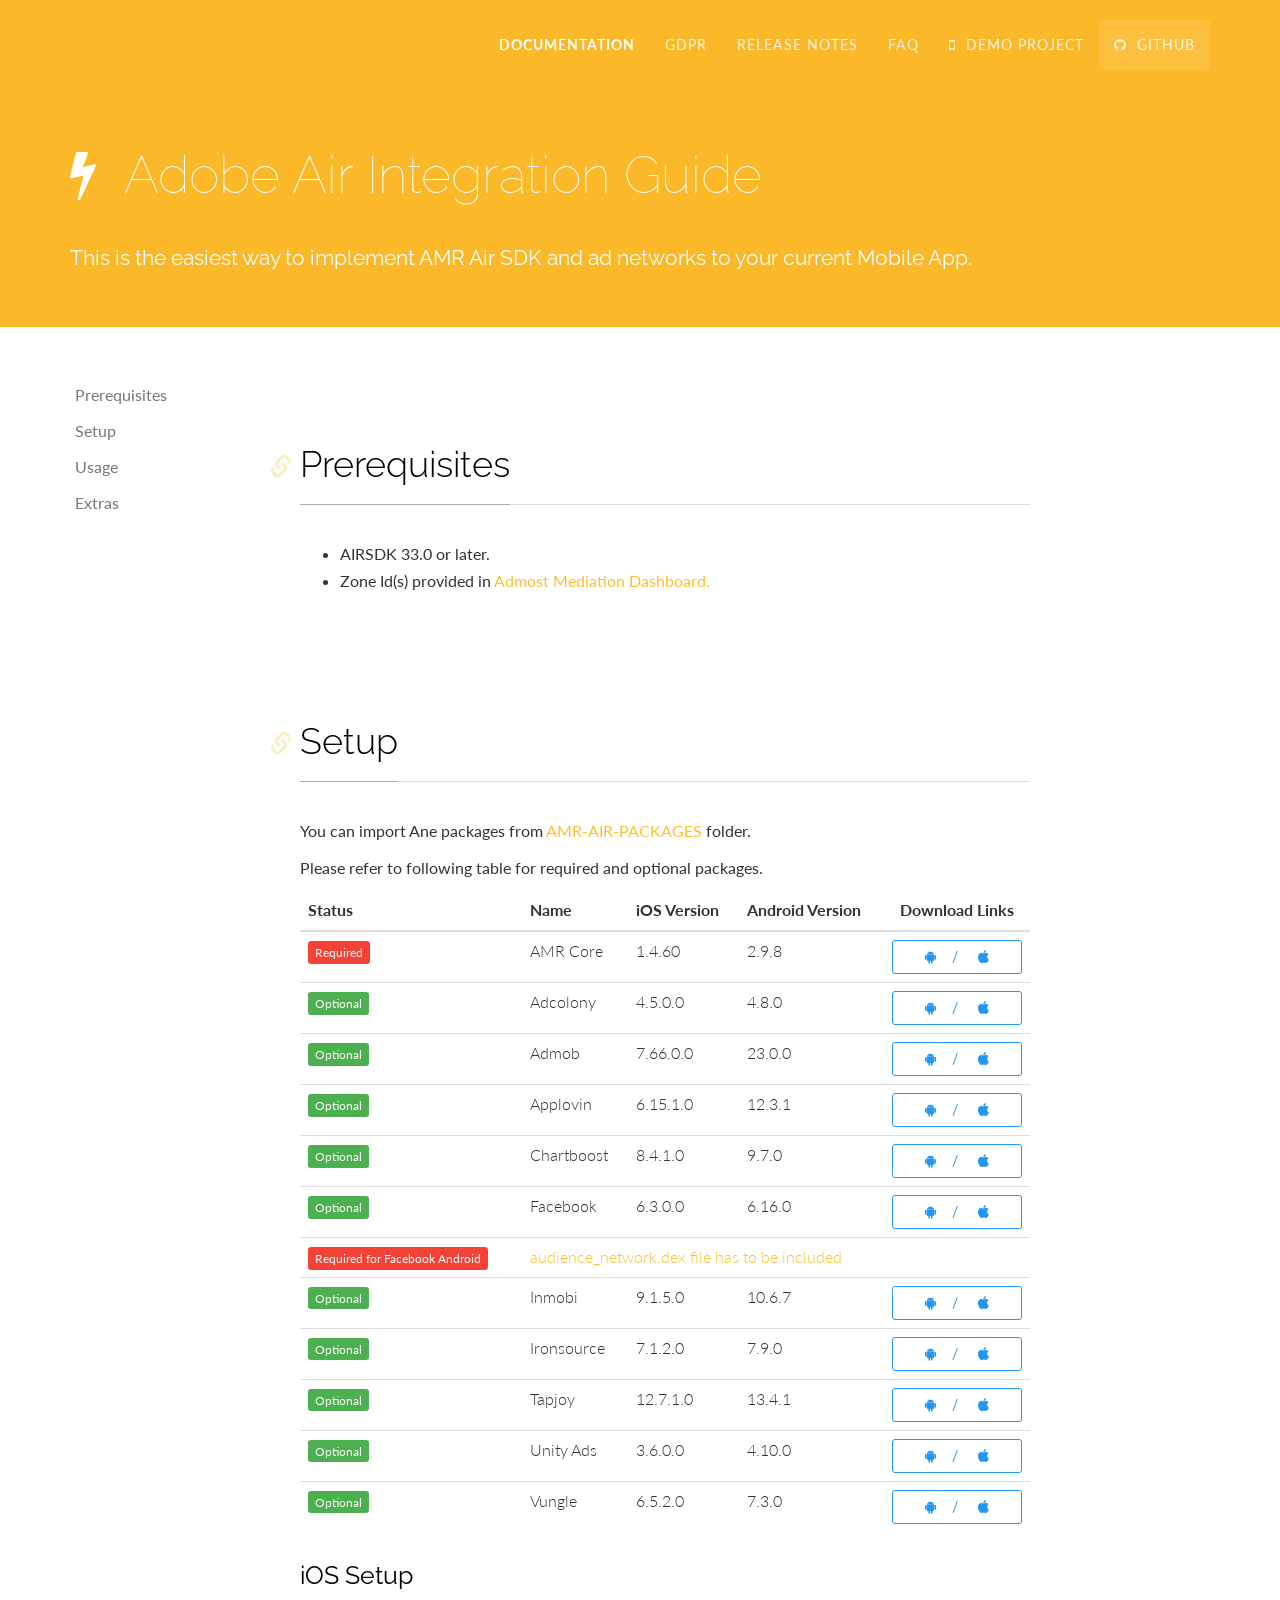
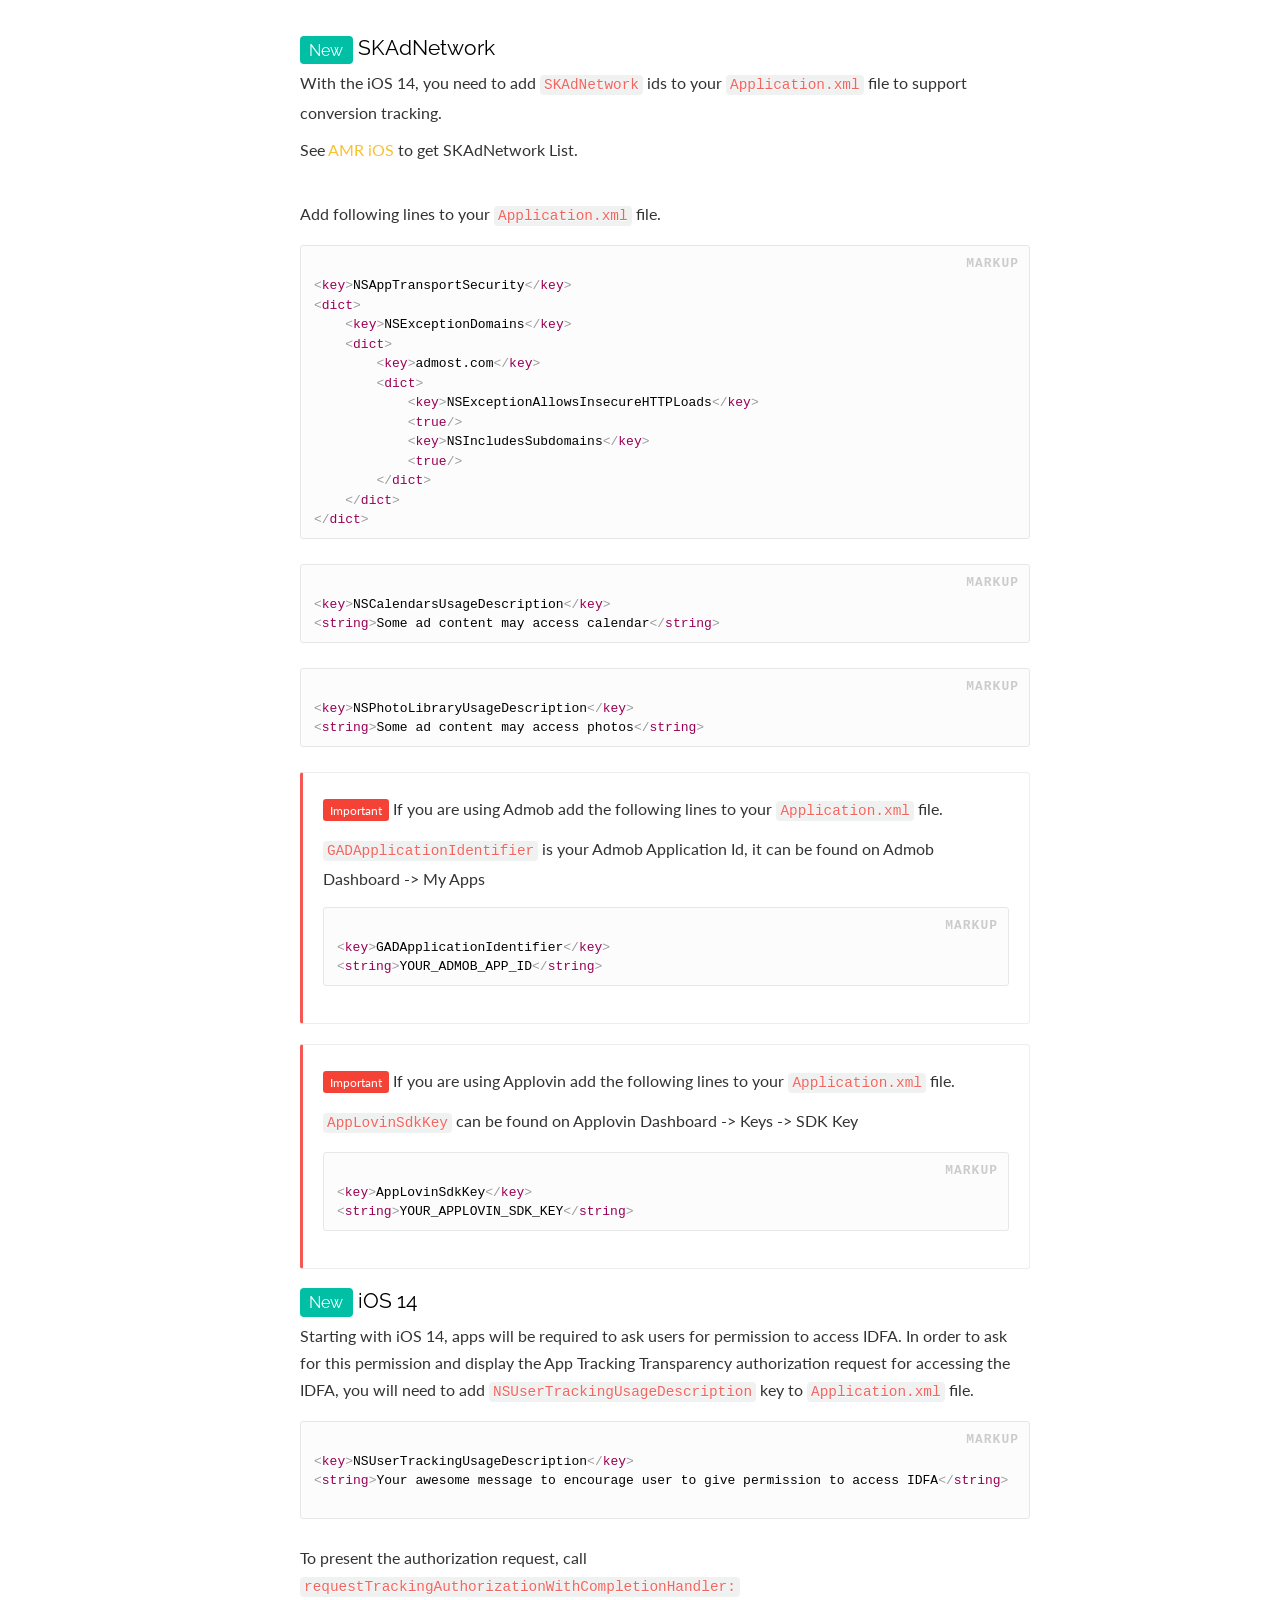
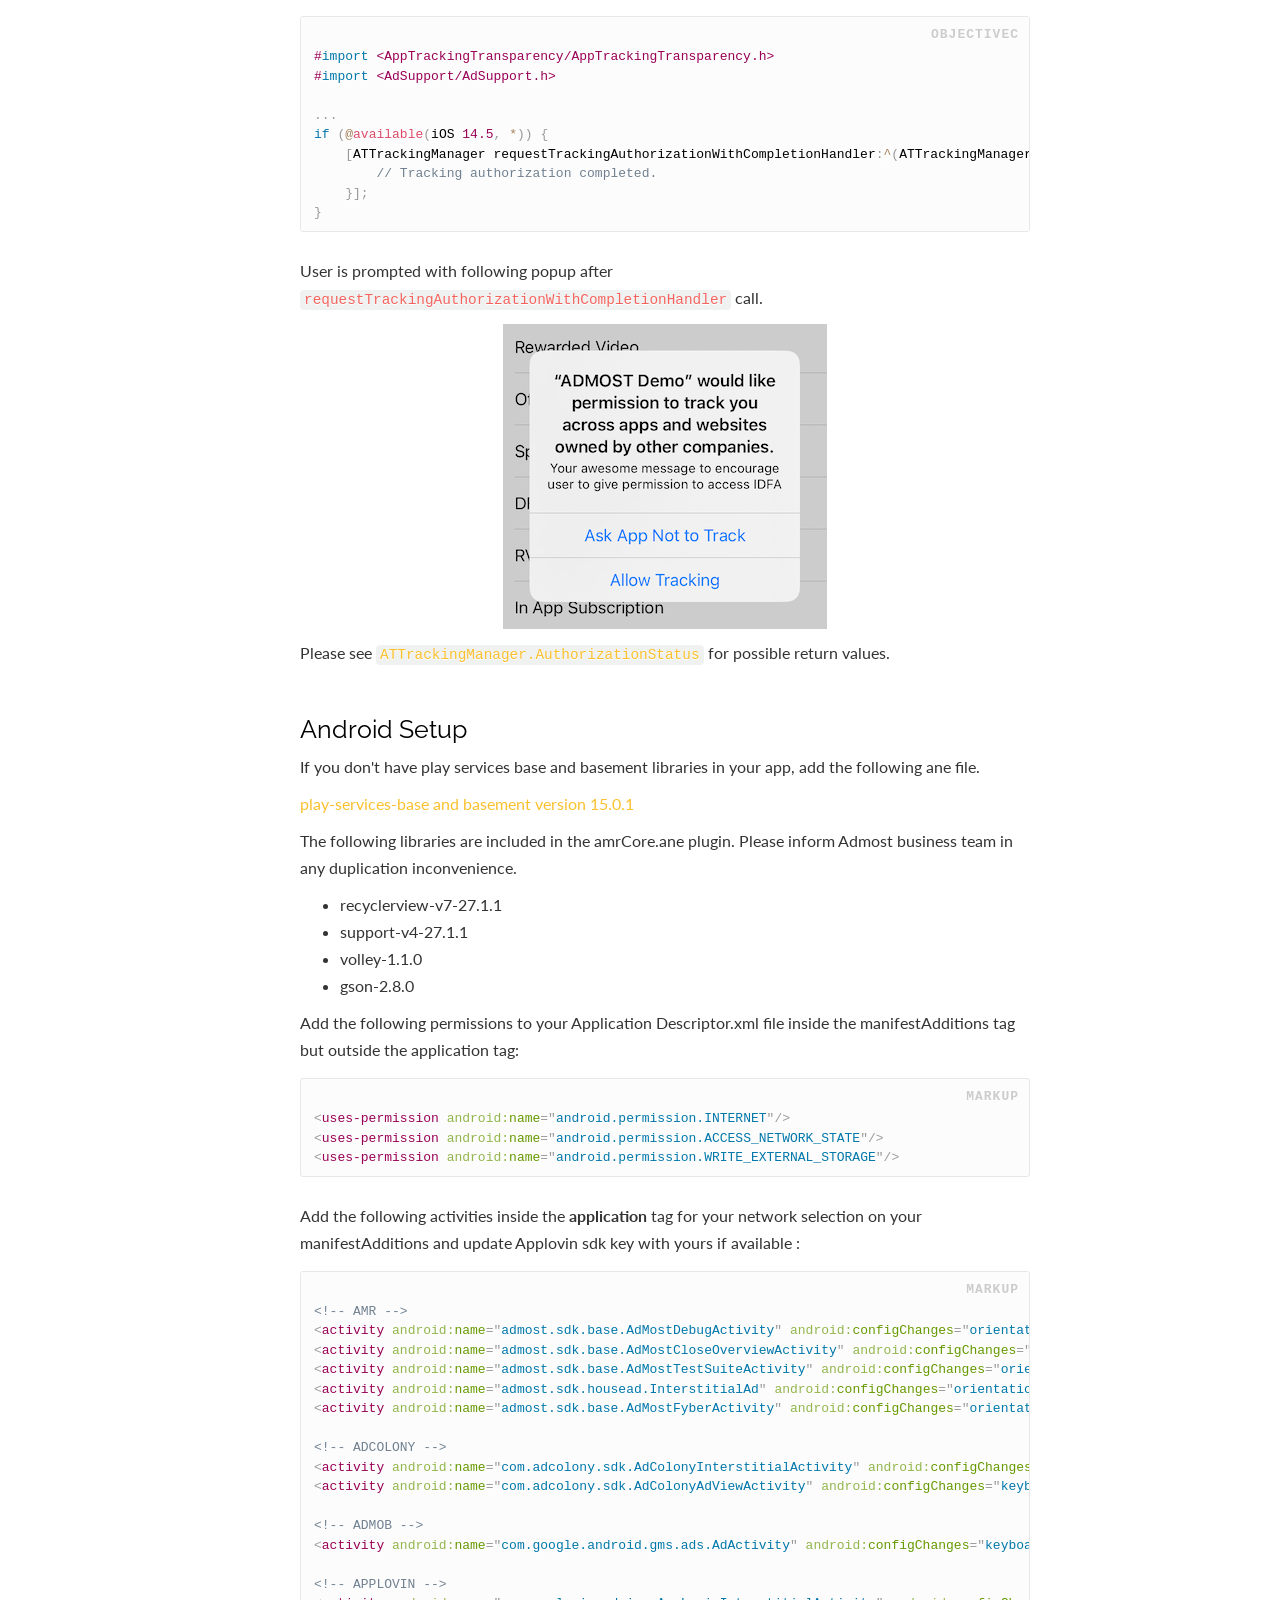
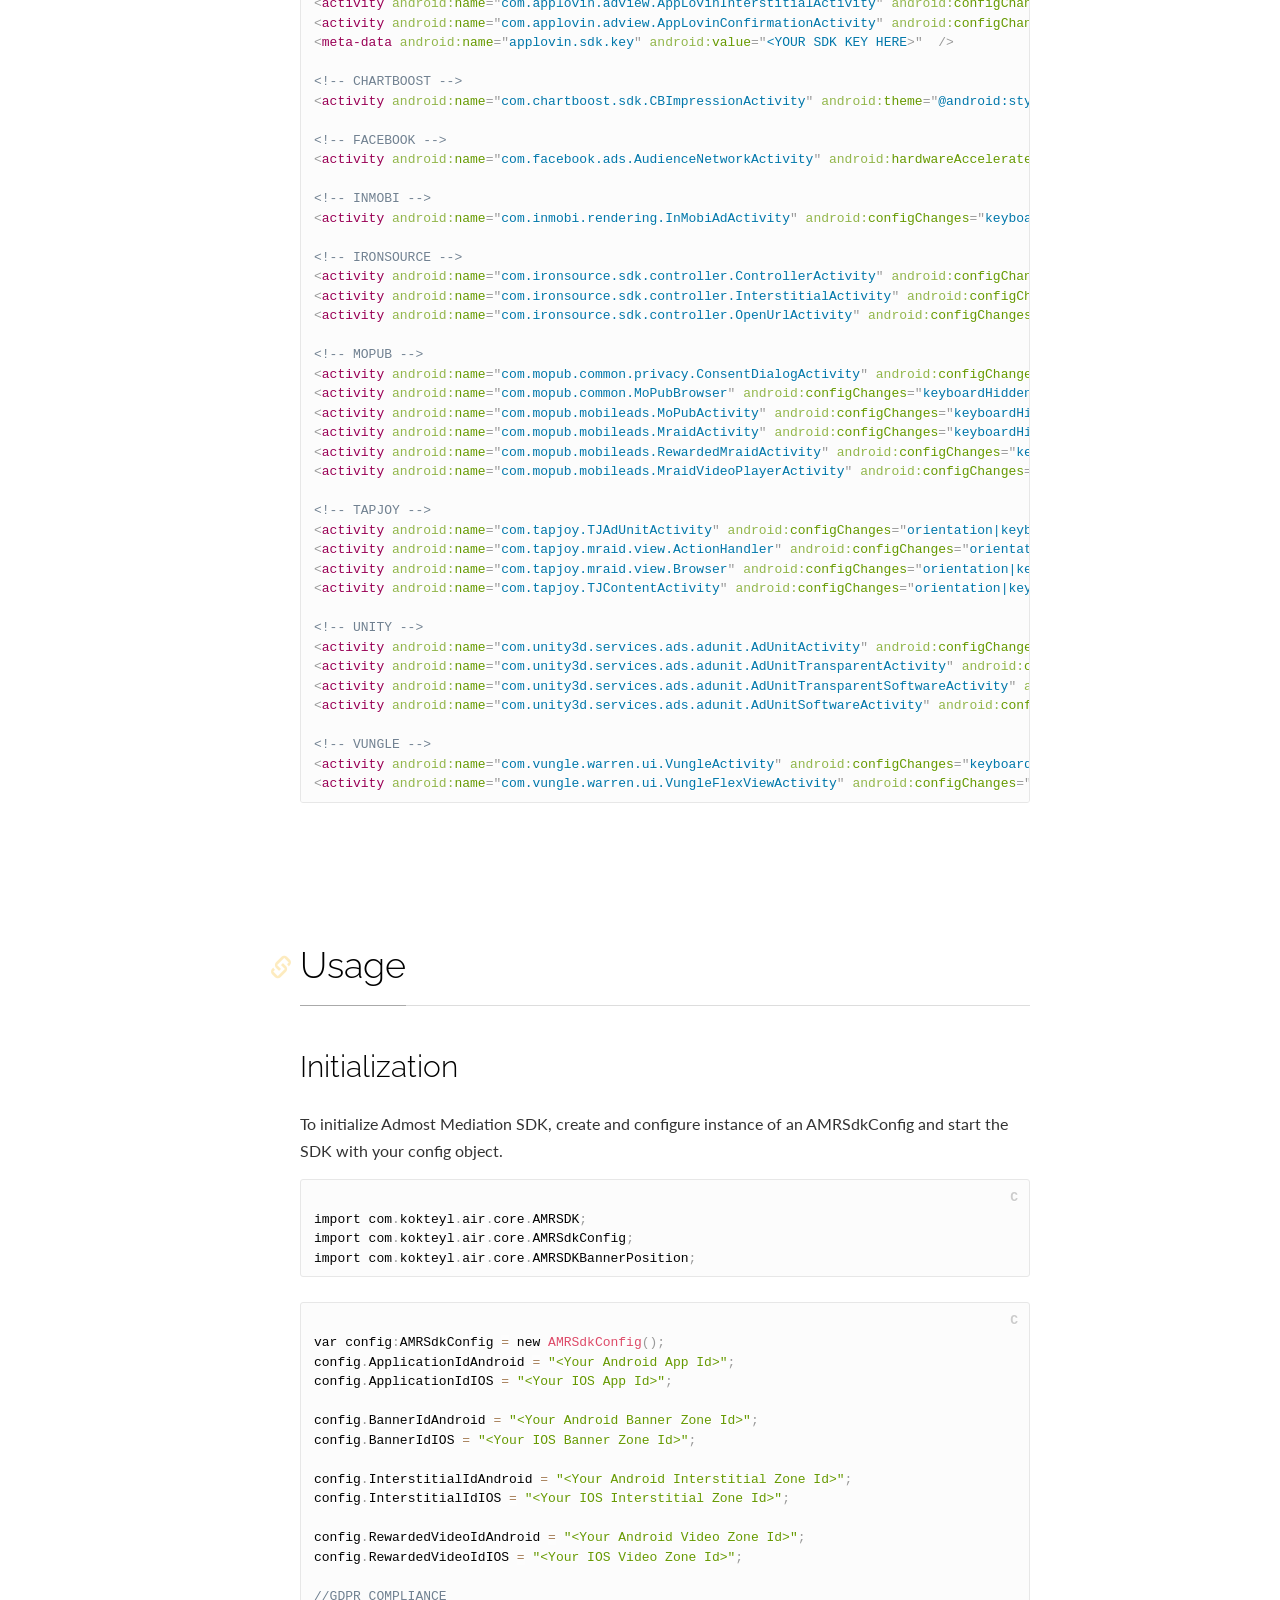
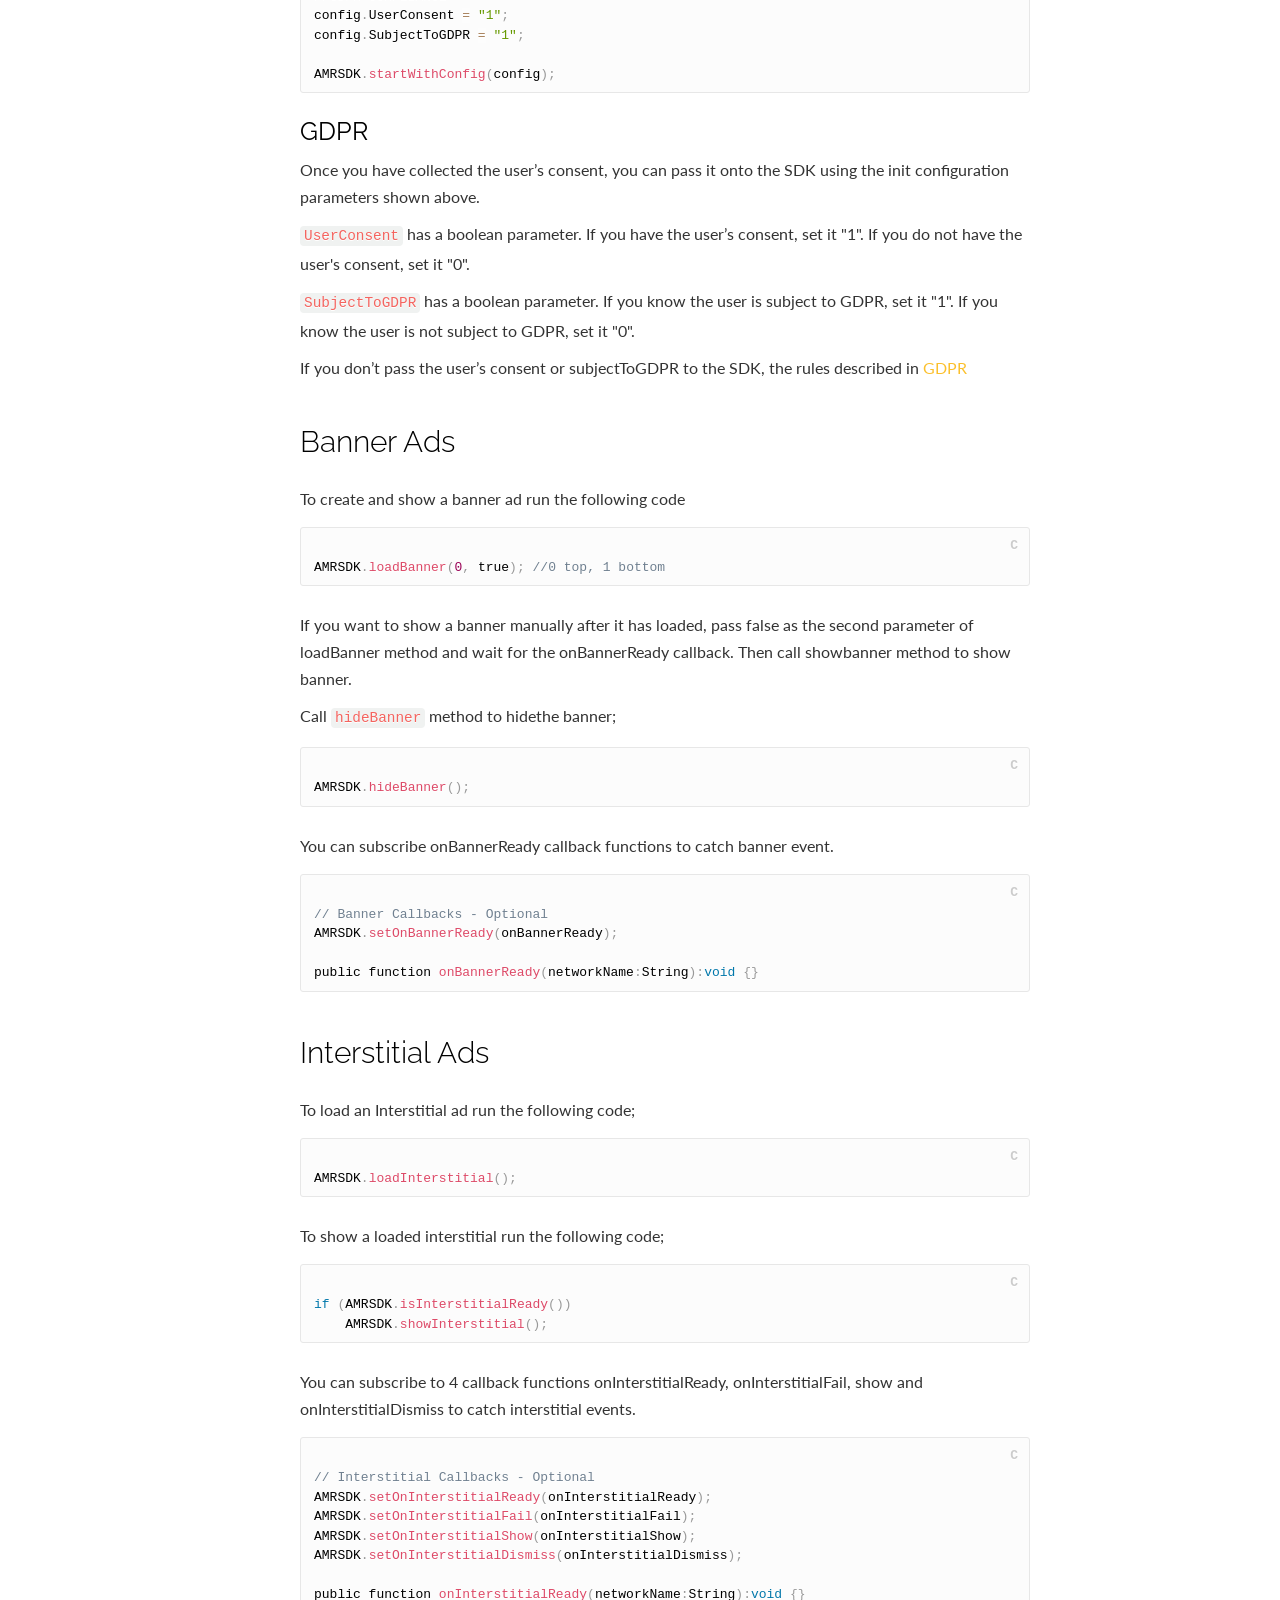
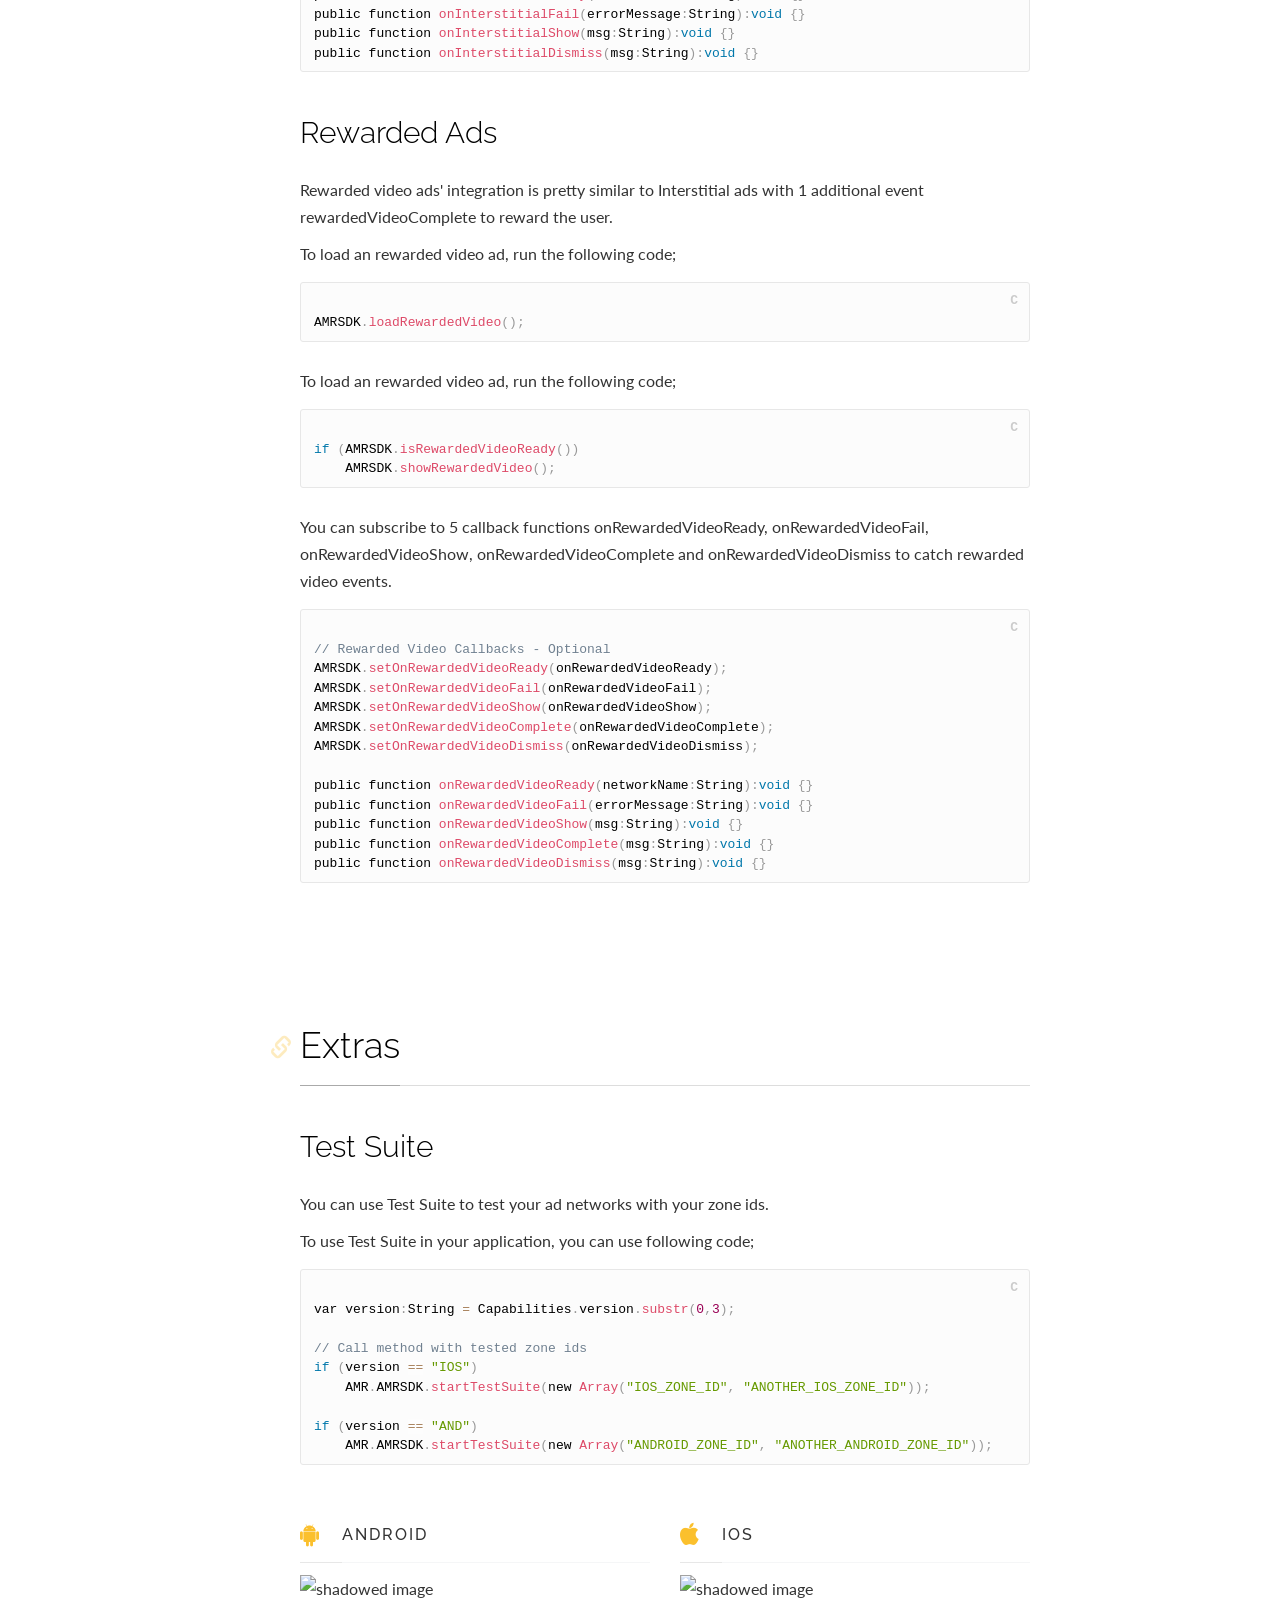
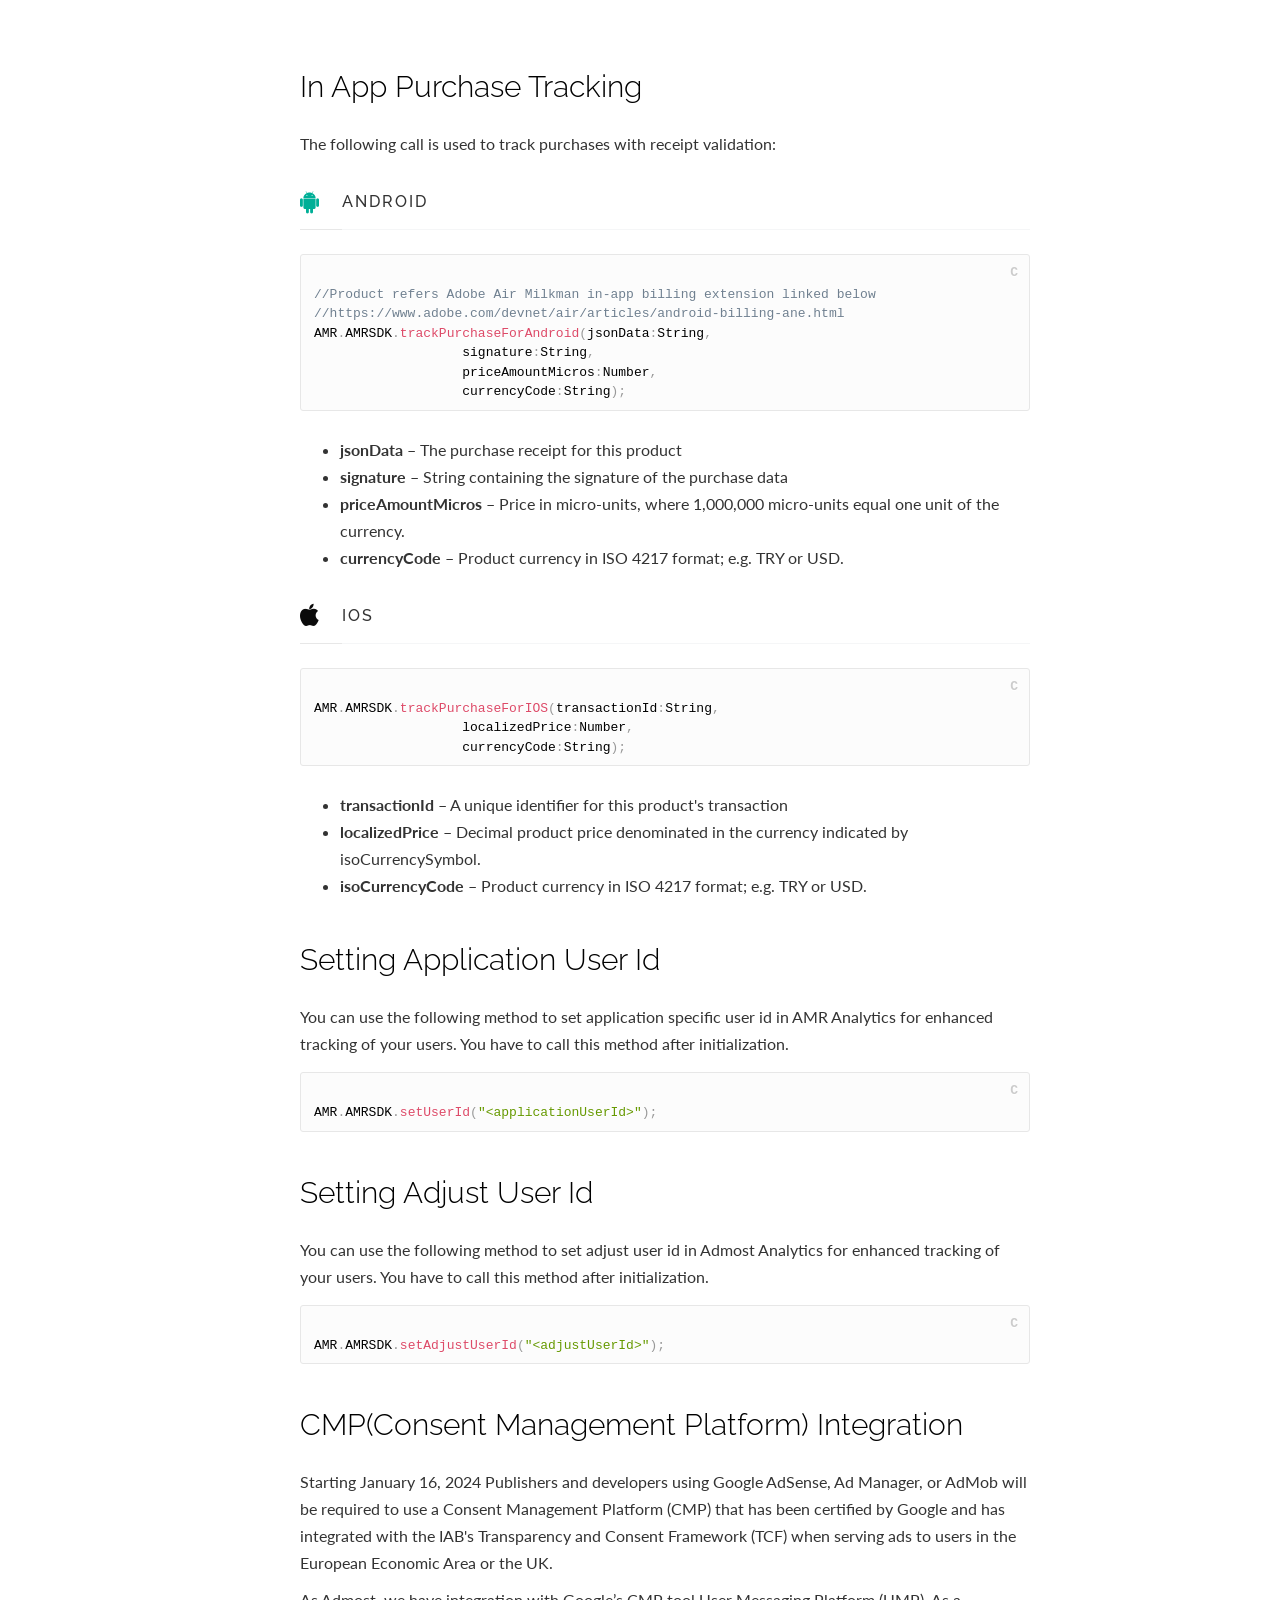
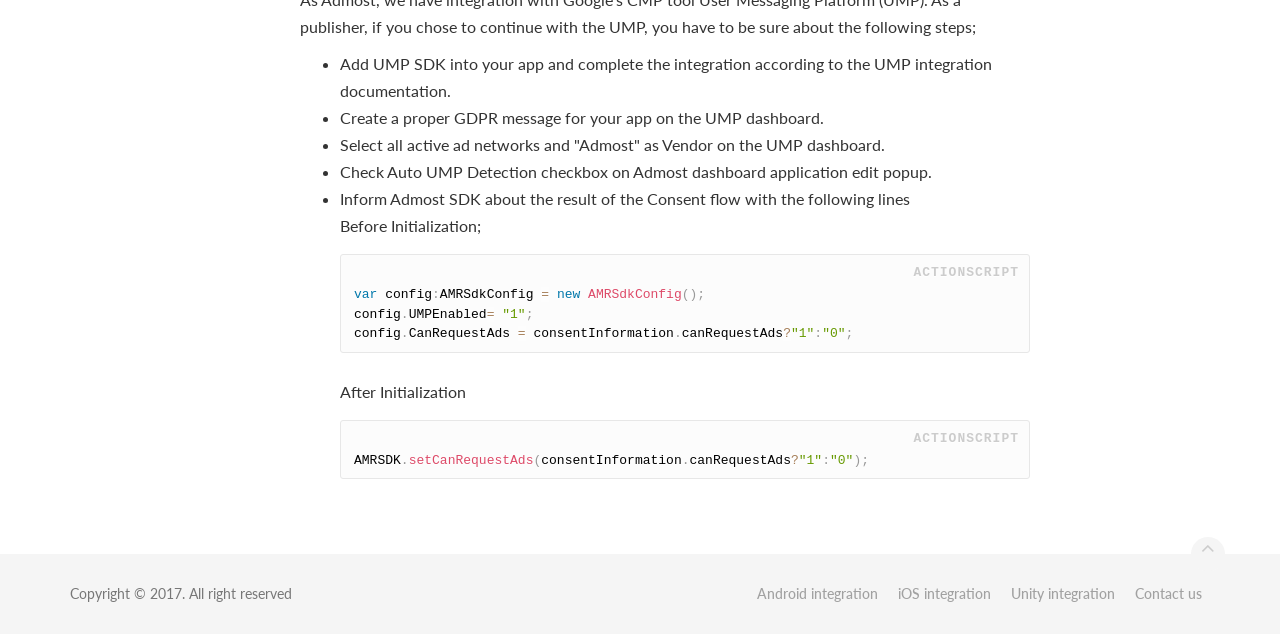
==== commit e1f647ba: "android update" ====
--- a/docs/index.html
+++ b/docs/index.html
@@ -172,7 +172,7 @@
                                 <td><span class="label label-danger">Required</span></td>
                                 <td>AMR Core</td>
                                 <td>1.4.60</td>
-                                <td>2.8.8</td>
+                                <td>2.9.8</td>
                                 <td colspan="2" class="text-center">
                                     <a href="https://github.com/admost/amrair/raw/master/packages/Admost.ane">
                                     <button type="button" class="btn btn-outline btn-block btn-primary">
@@ -200,7 +200,7 @@
                                 <td><span class="label label-success">Optional</span></td>
                                 <td>Admob</td>
                                 <td>7.66.0.0</td>
-                                <td>22.2.0</td>
+                                <td>23.0.0</td>
                                 <td colspan="2" class="text-center">
                                     <a href="https://github.com/admost/amrair/raw/master/packages/AdmostAdmob.ane">
                                     <button type="button" class="btn btn-outline btn-block btn-primary">
@@ -215,7 +215,7 @@
                                 <td><span class="label label-success">Optional</span></td>
                                 <td>Applovin</td>
                                 <td>6.15.1.0</td>
-                                <td>11.11.3</td>
+                                <td>12.3.1</td>
                                 <td colspan="2" class="text-center">
                                     <a href="https://github.com/admost/amrair/raw/master/packages/AdmostApplovin.ane">
                                     <button type="button" class="btn btn-outline btn-block btn-primary">
@@ -229,7 +229,7 @@
                                 <td><span class="label label-success">Optional</span></td>
                                 <td>Chartboost</td>
                                 <td>8.4.1.0</td>
-                                <td>9.5.0</td>
+                                <td>9.7.0</td>
                                 <td colspan="2" class="text-right">
                                     <a href="https://github.com/admost/amrair/raw/master/packages/AdmostChartboost.ane">
                                     <button type="button" class="btn btn-outline btn-block btn-primary">
@@ -268,7 +268,7 @@
                                 <td><span class="label label-success">Optional</span></td>
                                 <td>Inmobi</td>
                                 <td>9.1.5.0</td>
-                                <td>10.1.4</td>
+                                <td>10.6.7</td>
                                 <td colspan="2" class="text-right">
                                     <a href="https://github.com/admost/amrair/raw/master/packages/AdmostInmobi.ane">
                                     <button type="button" class="btn btn-outline btn-block btn-primary">
@@ -282,7 +282,7 @@
                                 <td><span class="label label-success">Optional</span></td>
                                 <td>Ironsource</td>
                                 <td>7.1.2.0</td>
-                                <td>7.5.2</td>
+                                <td>7.9.0</td>
                                 <td colspan="2" class="text-right">
                                     <a href="https://github.com/admost/amrair/raw/master/packages/AdmostIronsource.ane">
                                     <button type="button" class="btn btn-outline btn-block btn-primary">
@@ -297,7 +297,7 @@
                                 <td><span class="label label-success">Optional</span></td>
                                 <td>Tapjoy</td>
                                 <td>12.7.1.0</td>
-                                <td>13.2.1</td>
+                                <td>13.4.1</td>
                                 <td colspan="2" class="text-right">
                                     <a href="https://github.com/admost/amrair/raw/master/packages/AdmostTapjoy.ane">
                                     <button type="button" class="btn btn-outline btn-block btn-primary">
@@ -311,7 +311,7 @@
                                 <td><span class="label label-success">Optional</span></td>
                                 <td>Unity Ads</td>
                                 <td>3.6.0.0</td>
-                                <td>4.9.2.2</td>
+                                <td>4.10.0</td>
                                 <td colspan="2" class="text-center">
                                     <a href="https://github.com/admost/amrair/raw/master/packages/AdmostUnity.ane">
                                     <button type="button" class="btn btn-outline btn-block btn-primary">
@@ -325,7 +325,7 @@
                                 <td><span class="label label-success">Optional</span></td>
                                 <td>Vungle</td>
                                 <td>6.5.2.0</td>
-                                <td>6.12.1</td>
+                                <td>7.3.0</td>
                                 <td colspan="2" class="text-center">
                                     <a href="https://github.com/admost/amrair/raw/master/packages/AdmostVungle.ane">
                                     <button type="button" class="btn btn-outline btn-block btn-primary">
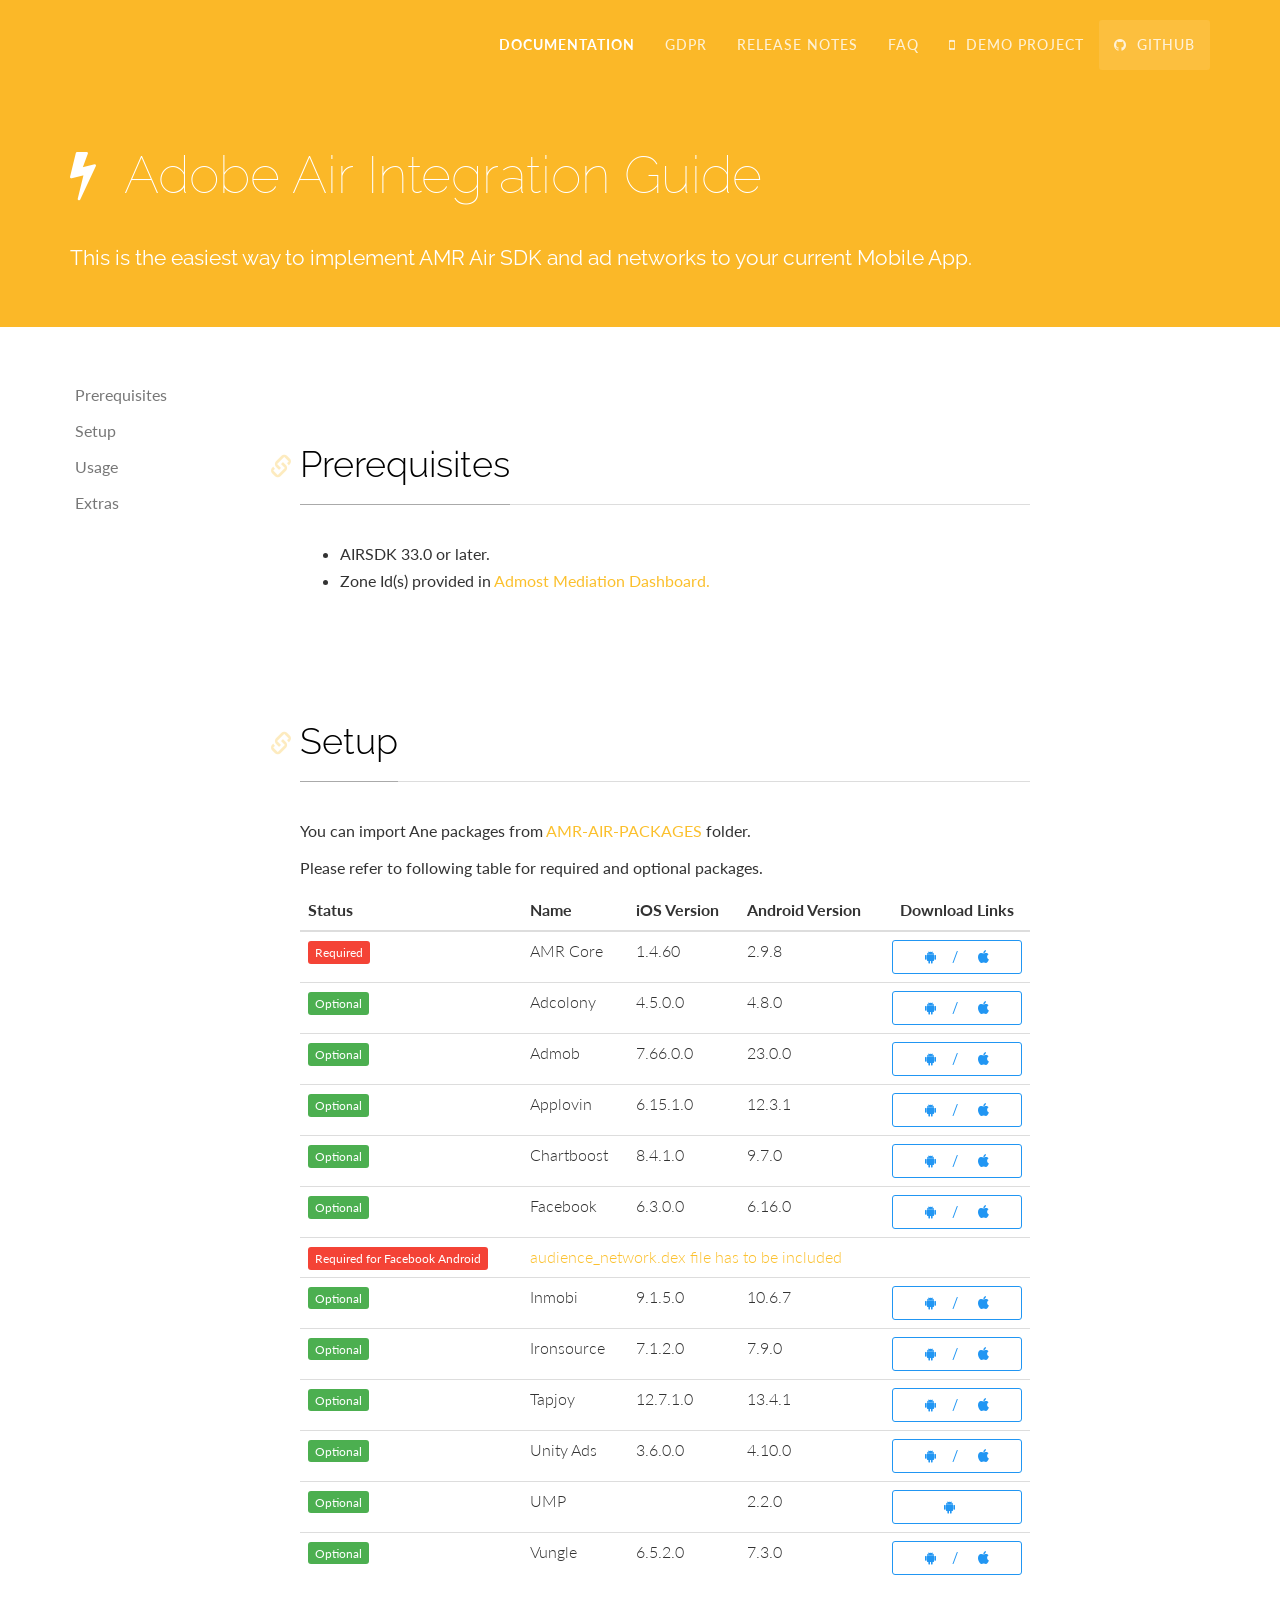
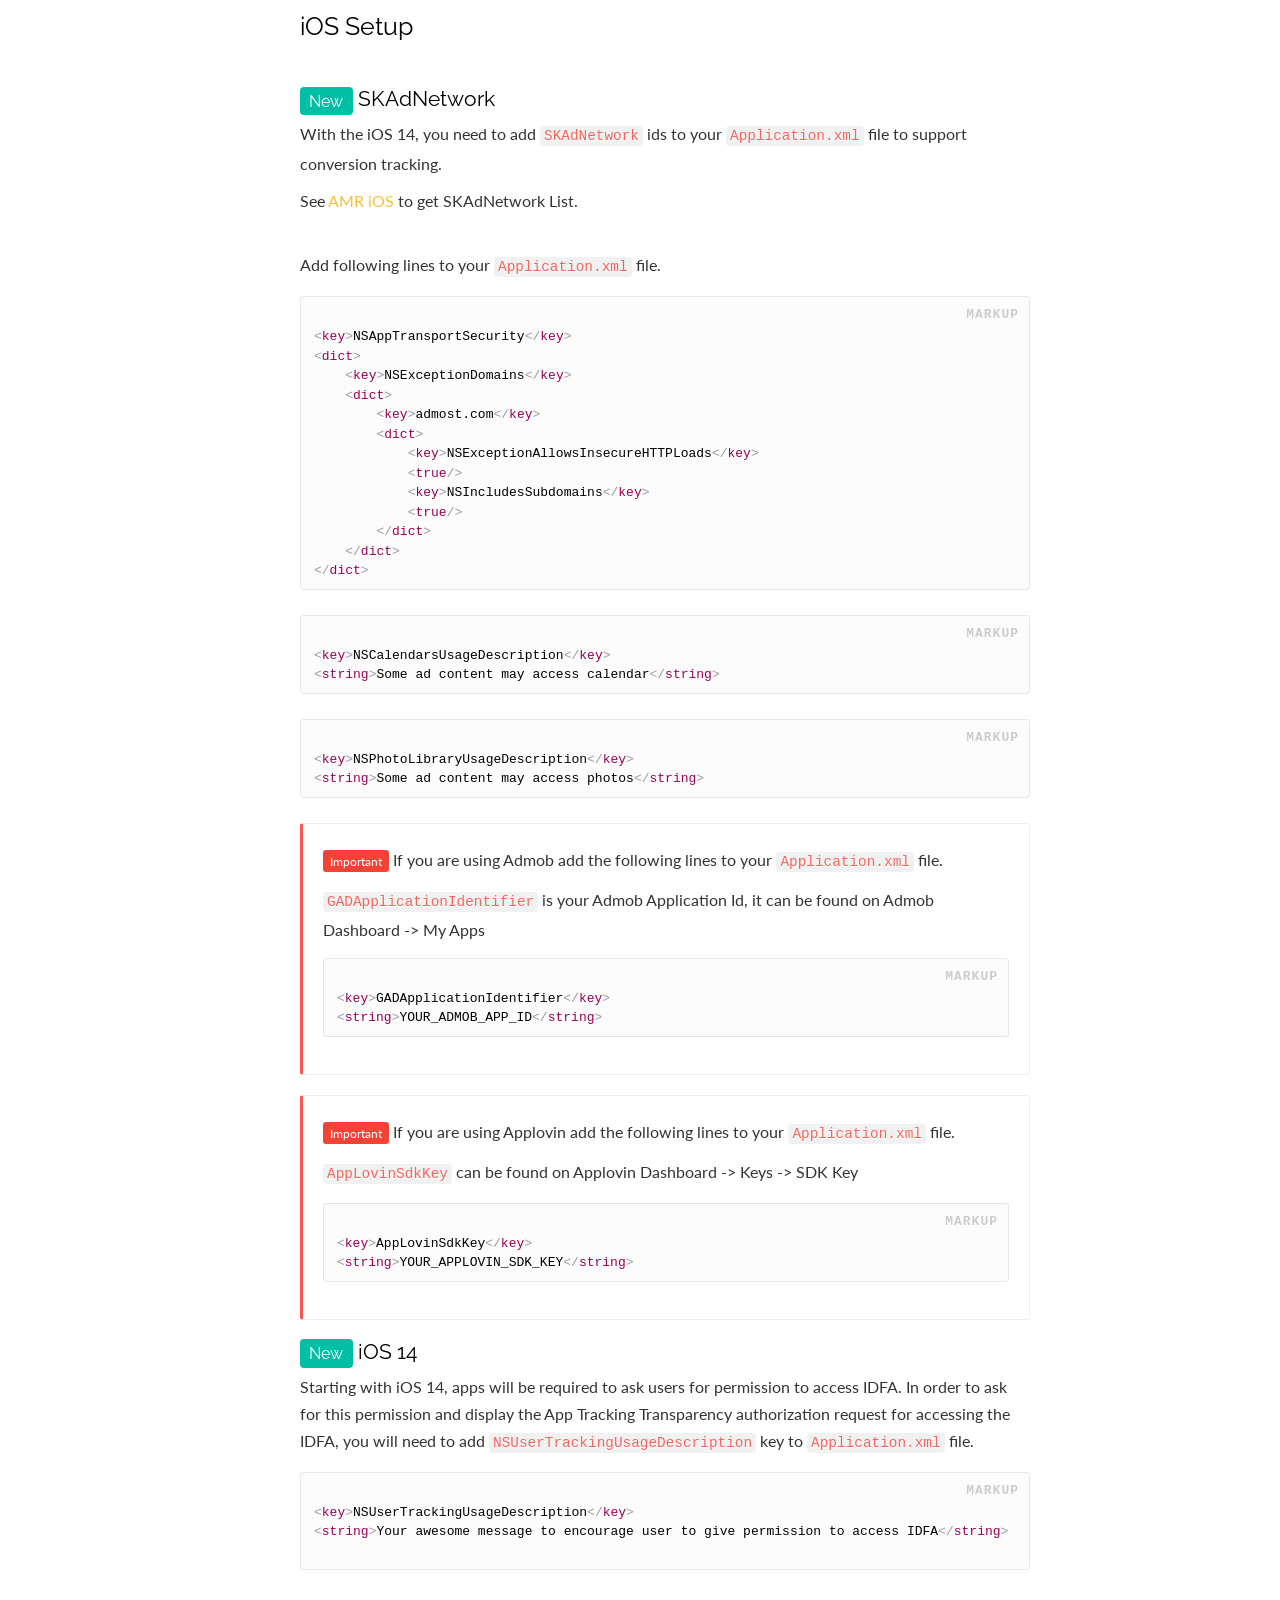
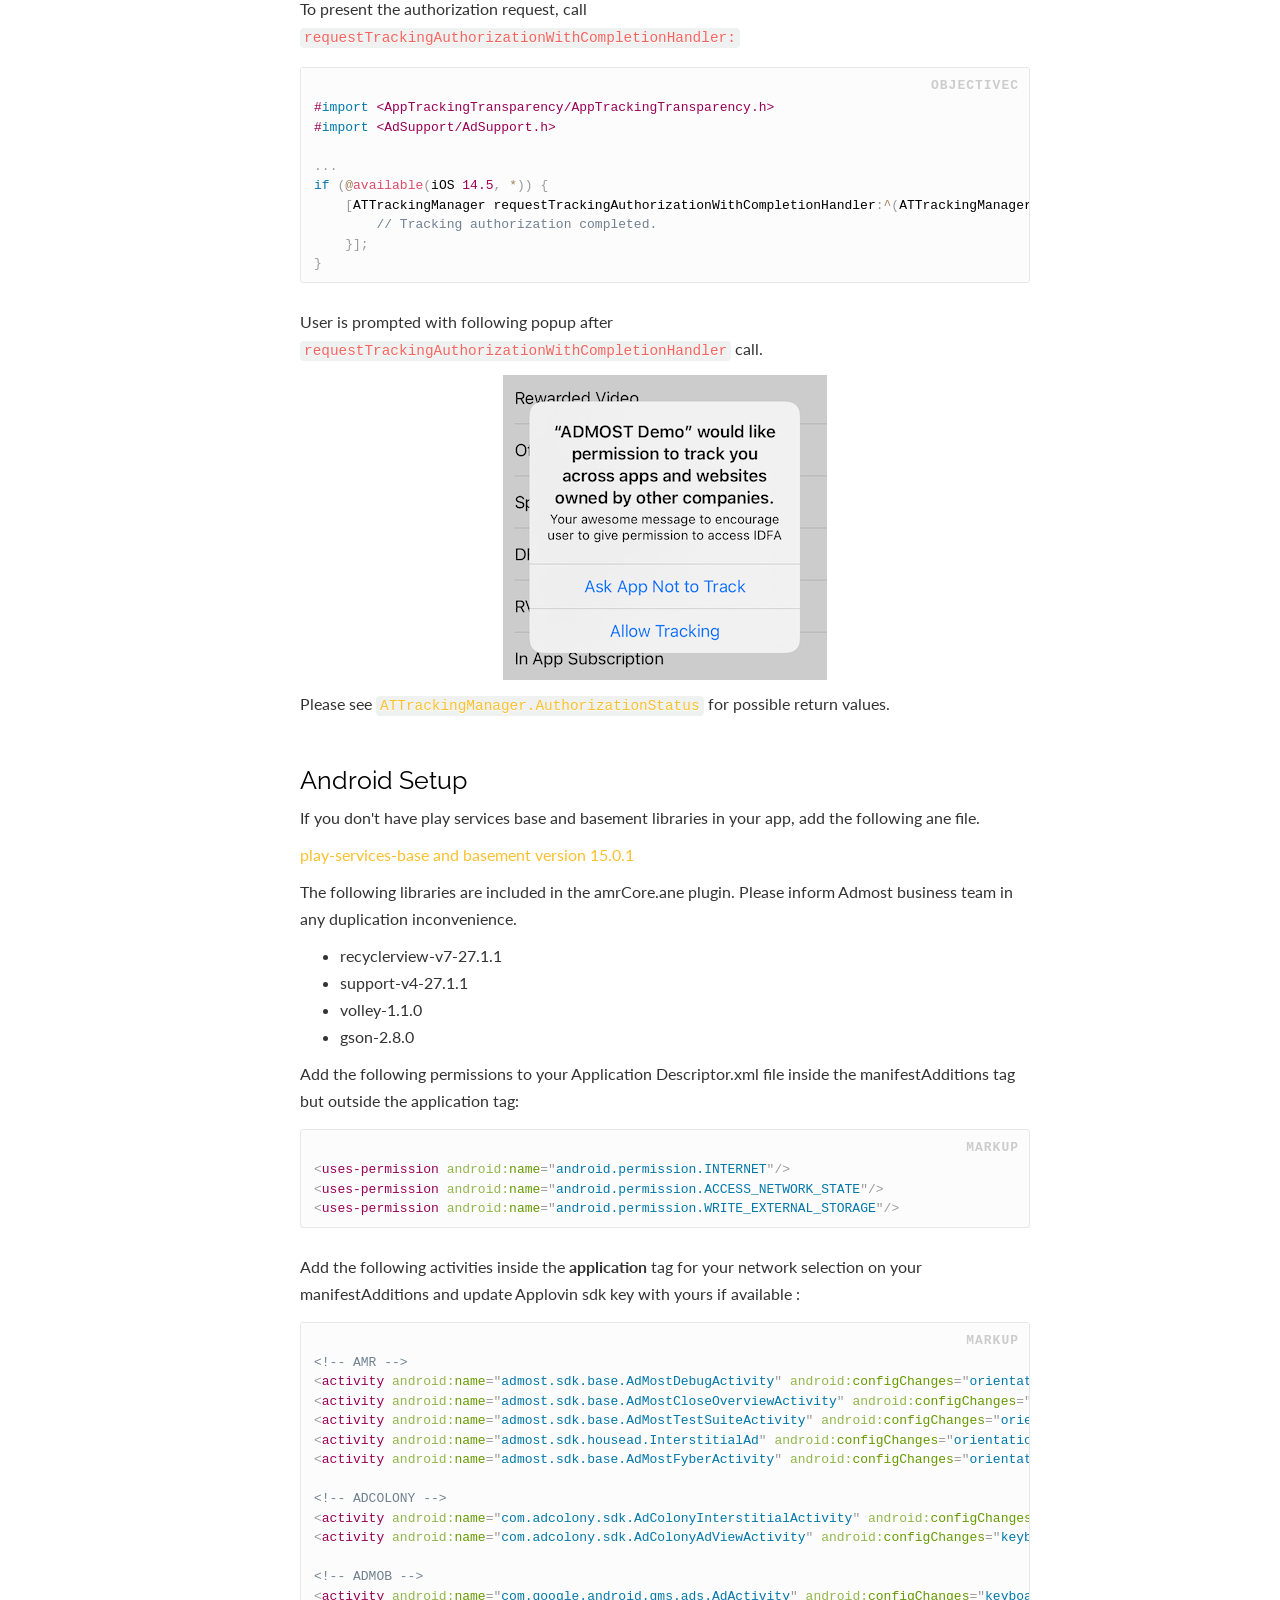
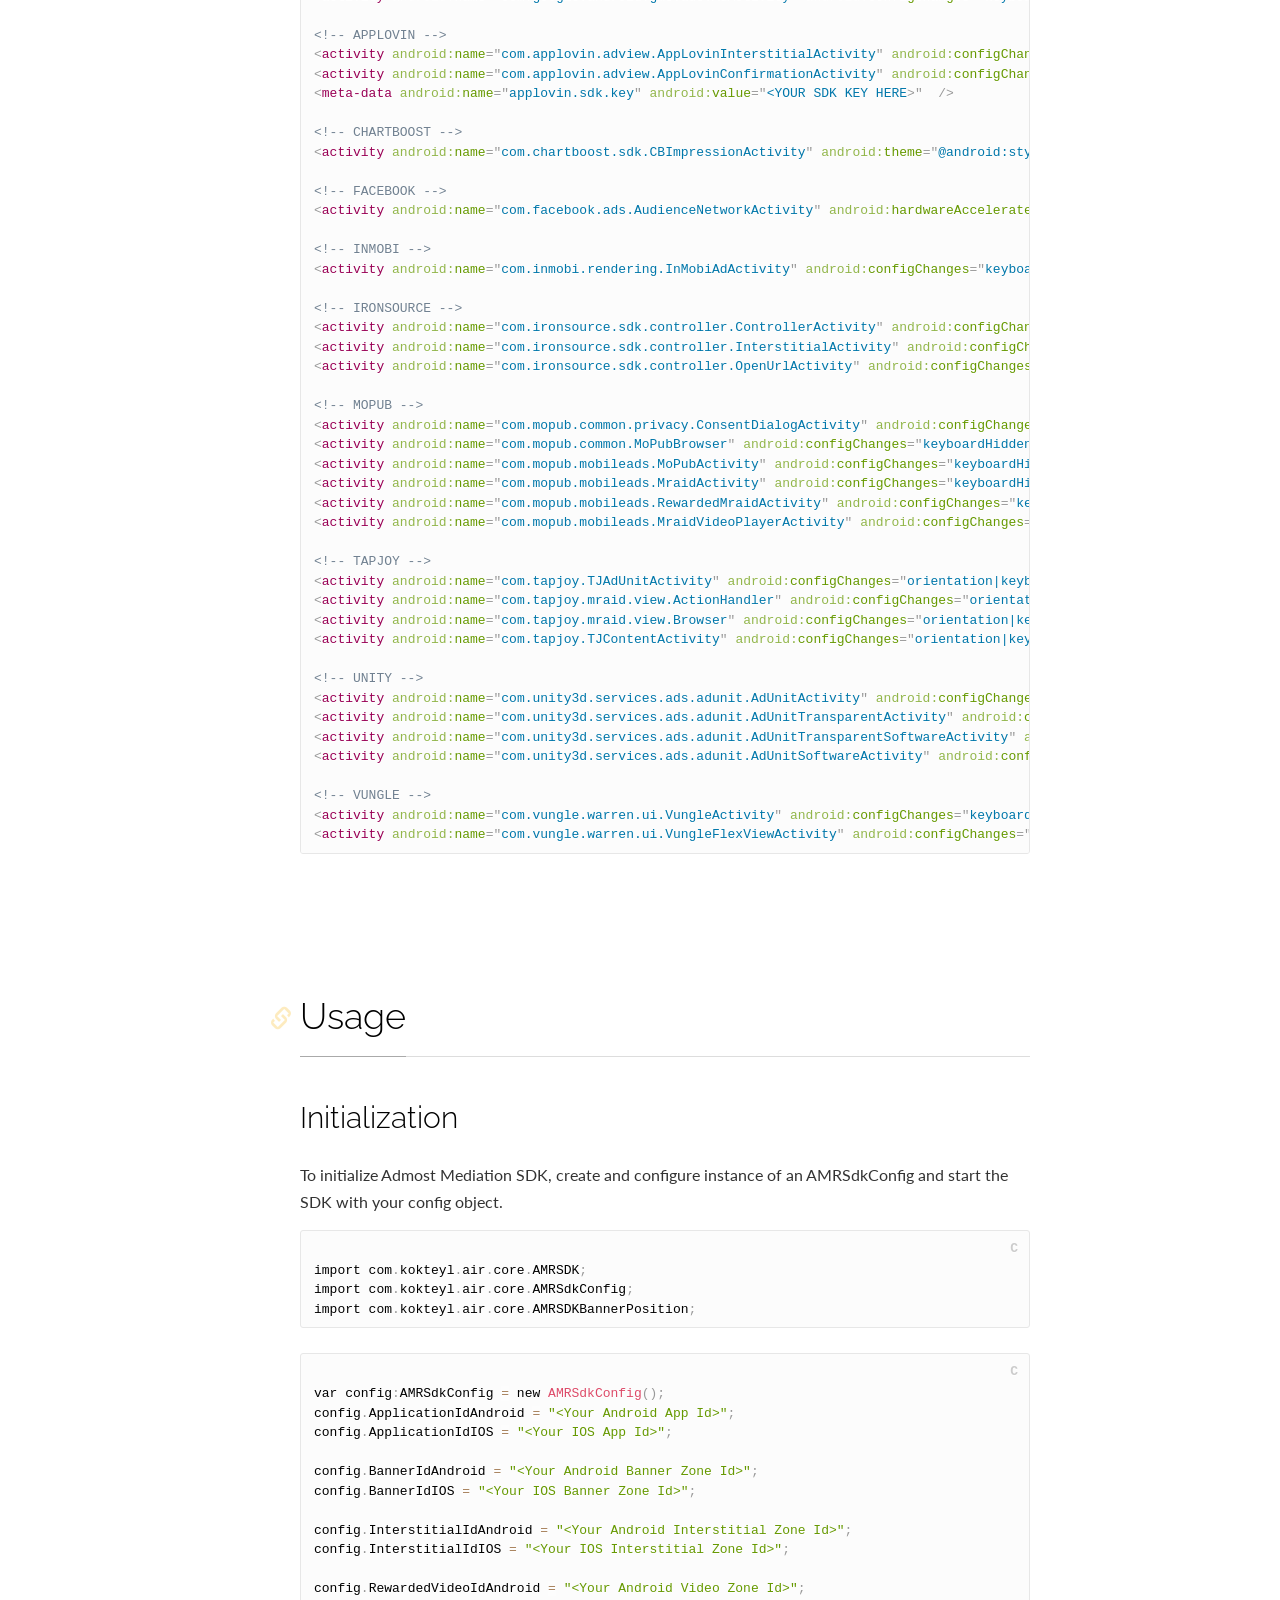
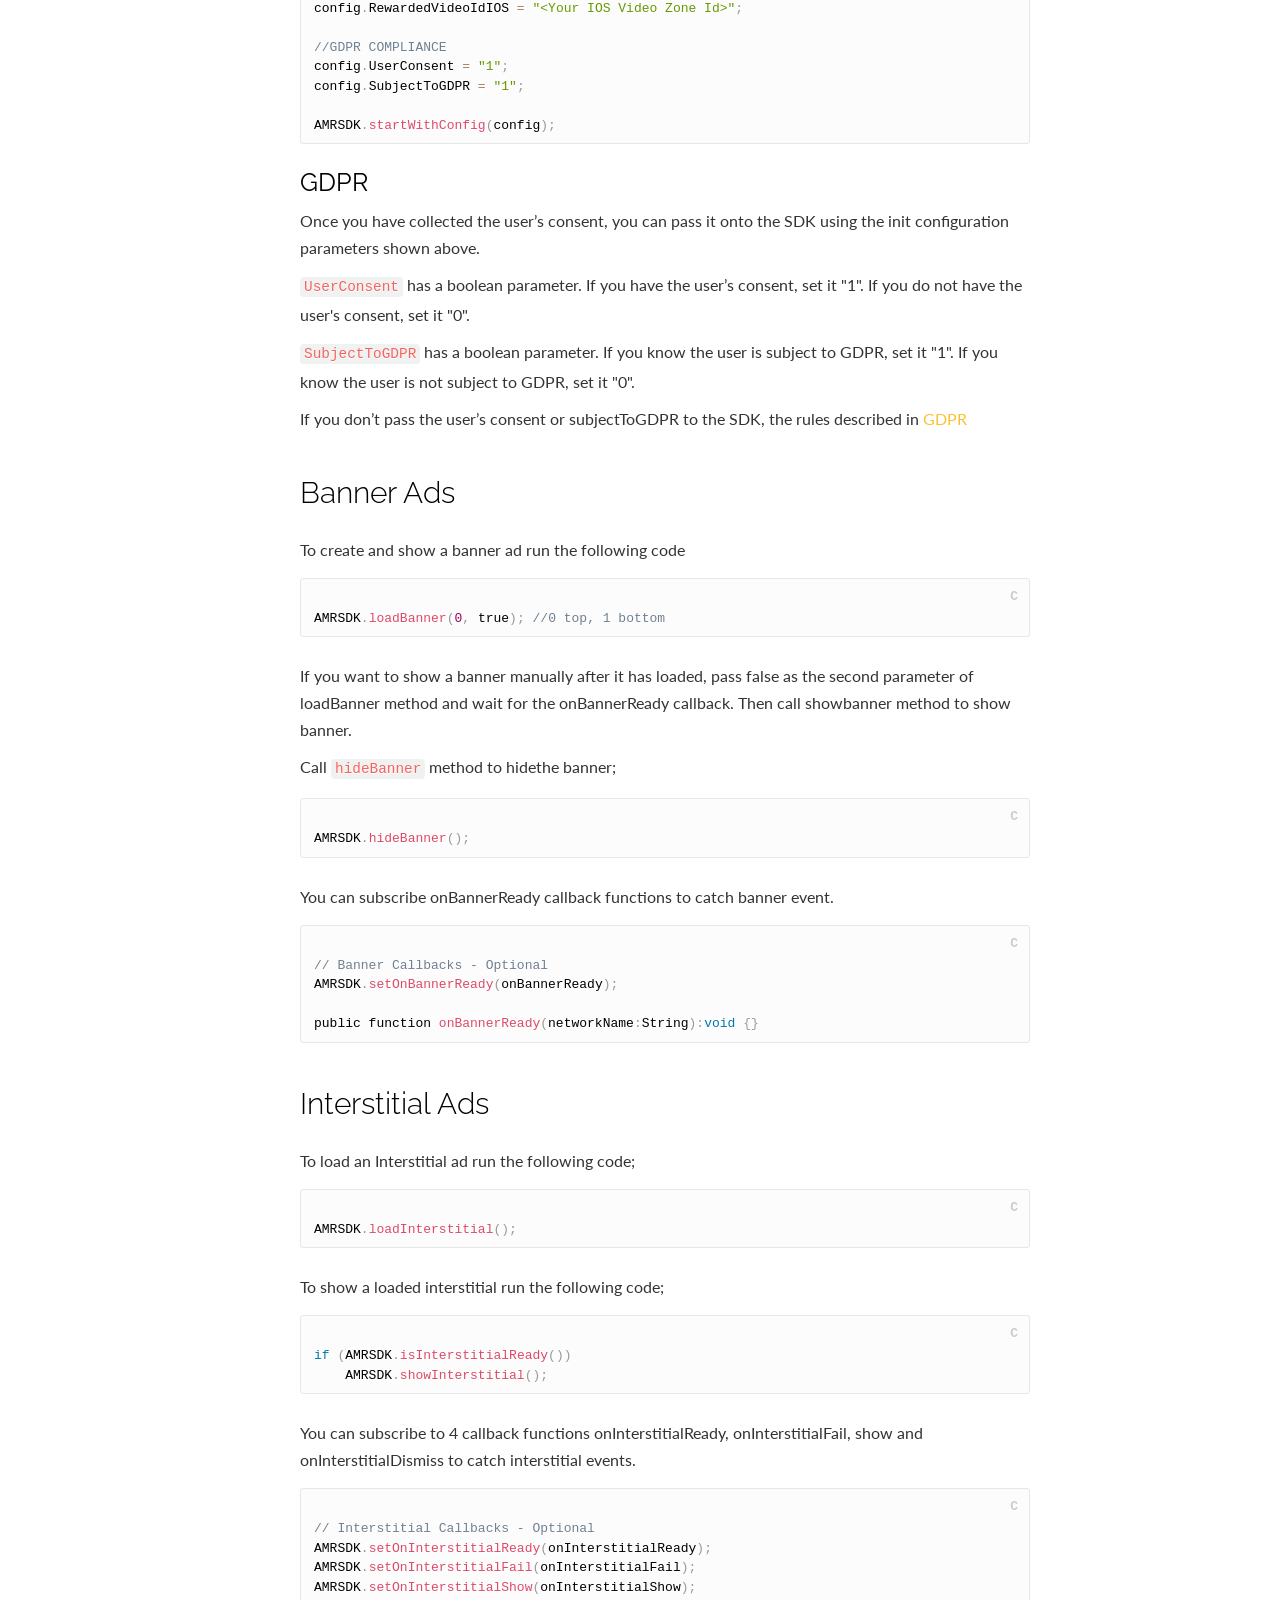
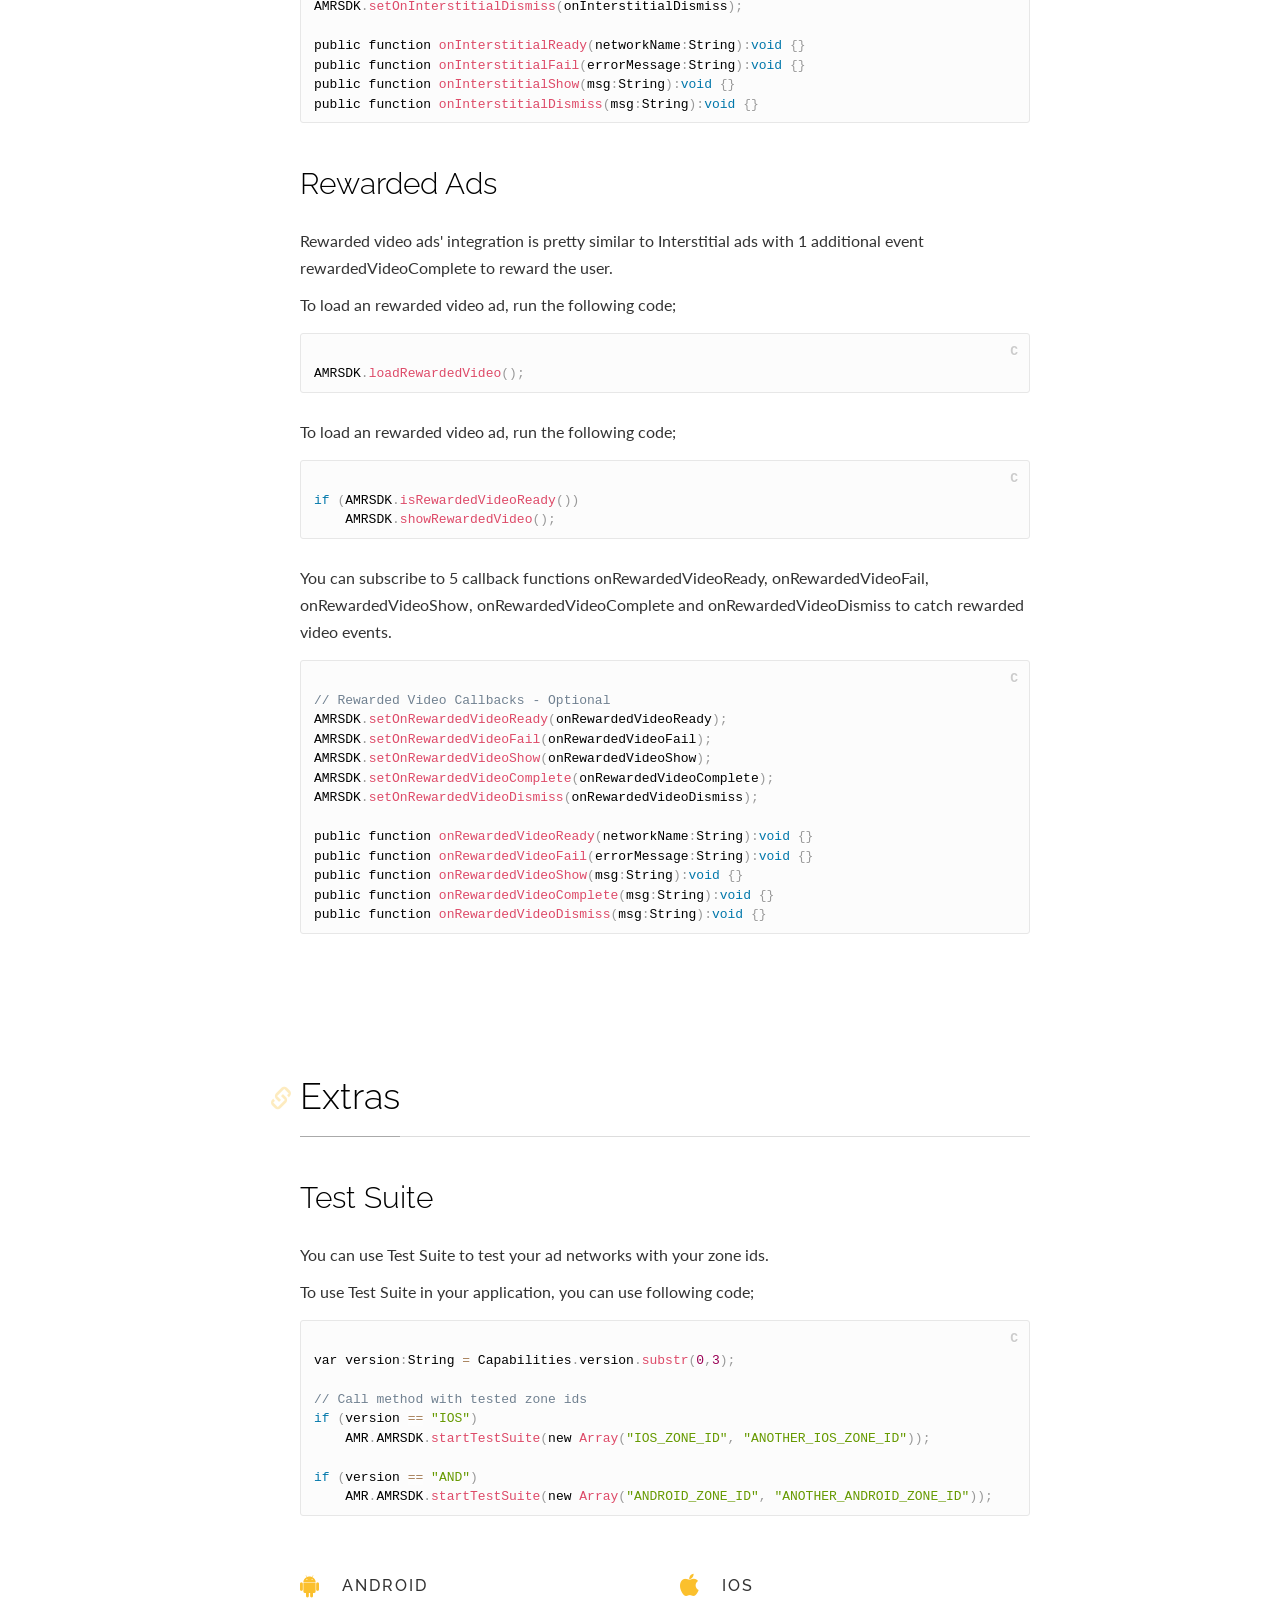
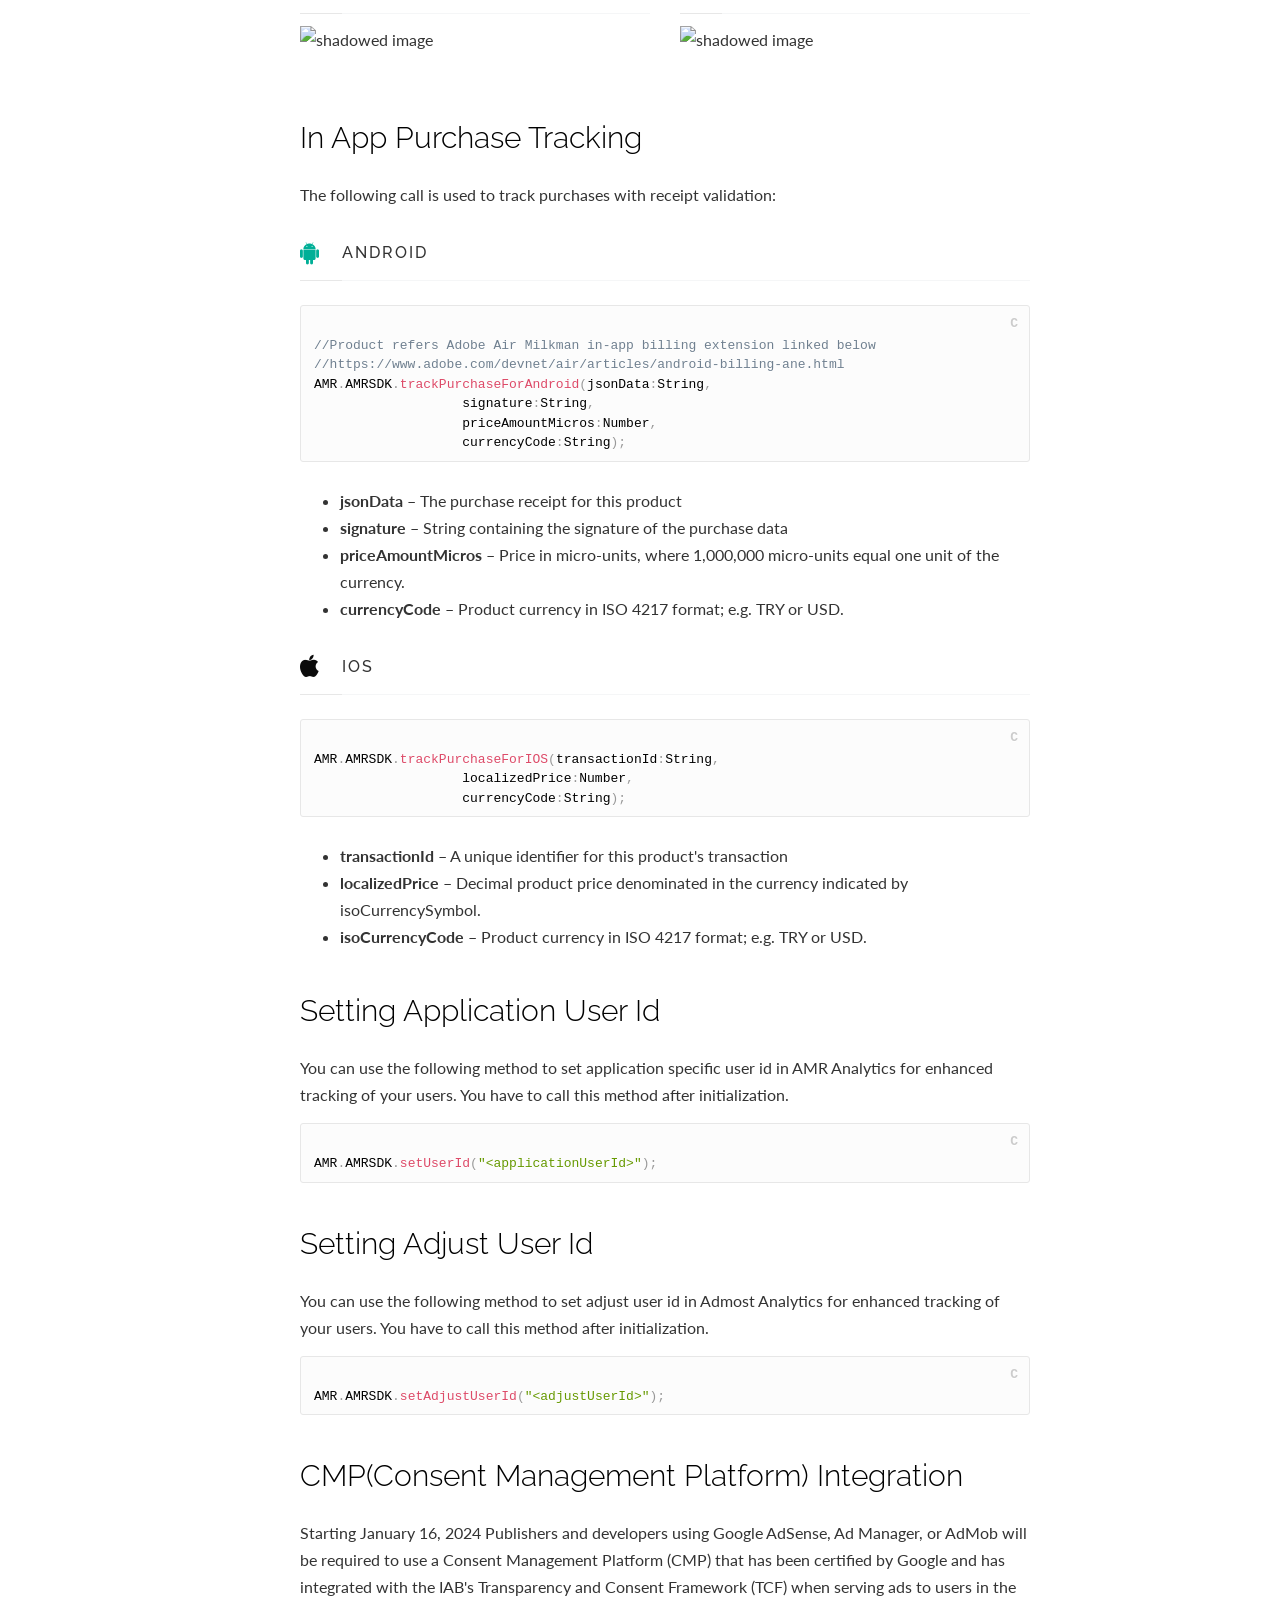
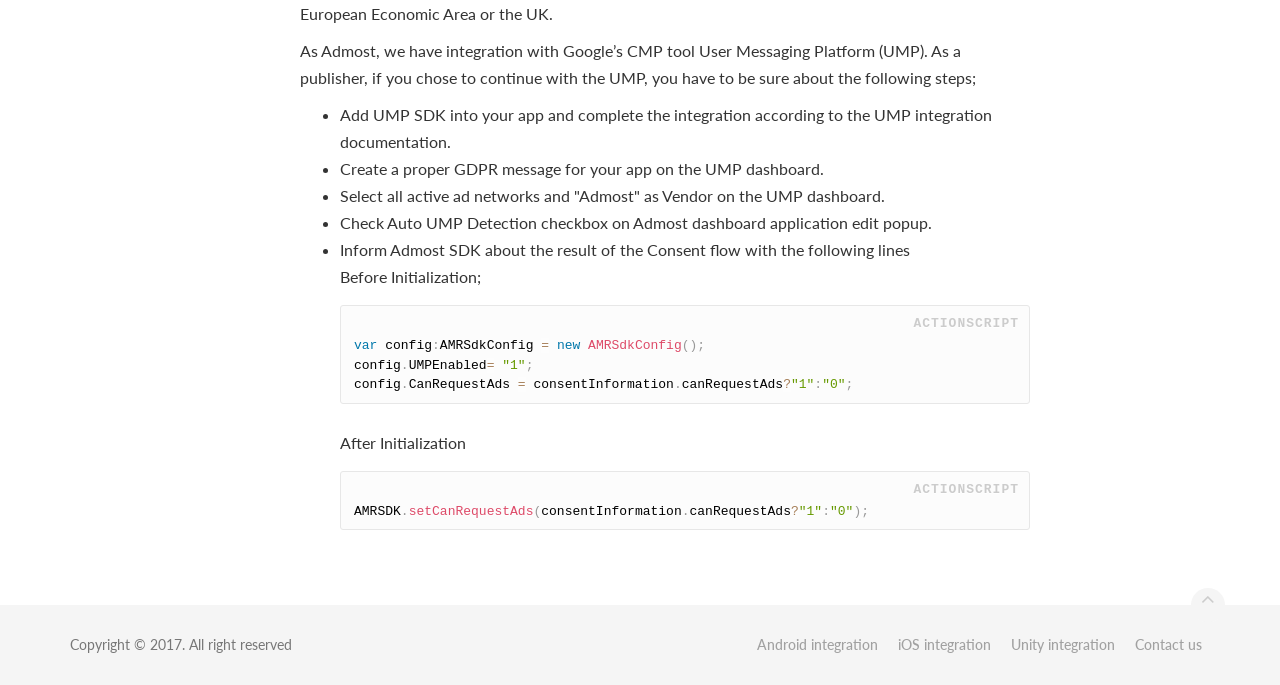
==== commit e4c5e2c0: "ump package added" ====
--- a/docs/index.html
+++ b/docs/index.html
@@ -318,6 +318,19 @@
                                         <i style="padding-right: 16px;" class="fa fa-android"></i>/
                                         <i style="padding-left: 16px;" class="fa fa-apple"></i>
                                     </button></a>
+                                </td>
+                            </tr>
+
+                            <tr>
+                                <td><span class="label label-success">Optional</span></td>
+                                <td>UMP</td>
+                                <td></td>
+                                <td>2.2.0</td>
+                                <td colspan="2" class="text-center">
+                                    <a href="https://github.com/admost/amrair/raw/master/packages/AdmostUmp.ane">
+                                        <button type="button" class="btn btn-outline btn-block btn-primary">
+                                            <i style="padding-right: 16px;" class="fa fa-android"></i>
+                                        </button></a>
                                 </td>
                             </tr>
 
